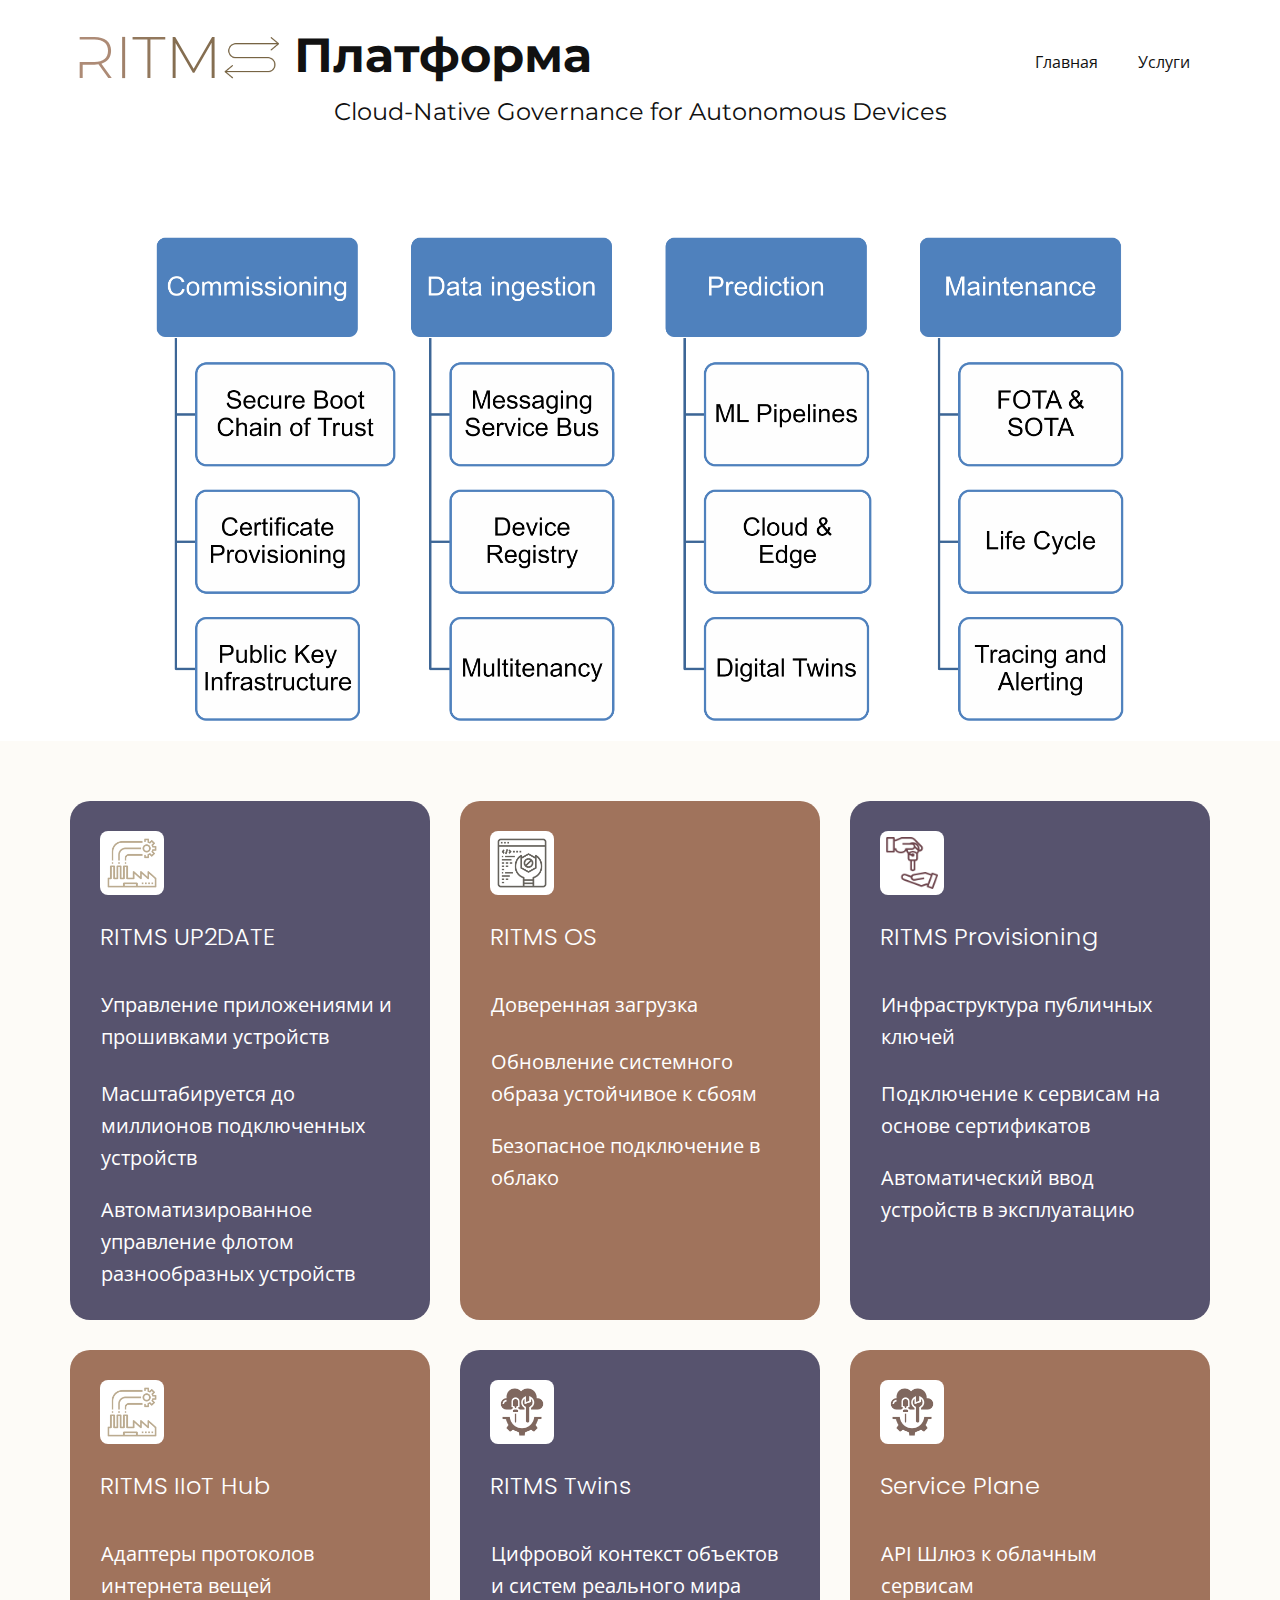
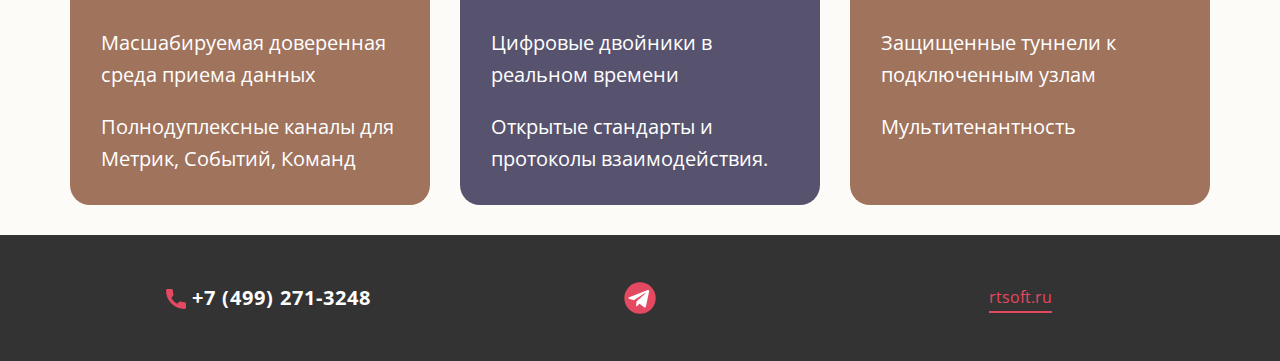
==== index.html @ 73c79a2a "home translated" ====
<!DOCTYPE html>
<html style="font-size: 16px;" lang="ru-RU">
  <head>
    <meta name="viewport" content="width=device-width, initial-scale=1.0">
    <meta charset="utf-8">
    <meta name="keywords" content="​The New ProductDevelopment Process">
    <meta name="description" content="">
    <meta name="page_type" content="np-template-header-footer-from-plugin">
    <title>Home</title>
    <link rel="stylesheet" href="nicepage.css" media="screen">
<link rel="stylesheet" href="Home.css" media="screen">
    <script class="u-script" type="text/javascript" src="jquery.js" defer=""></script>
    <script class="u-script" type="text/javascript" src="nicepage.js" defer=""></script>
    <meta name="generator" content="RTSoft GmbH, https://rtsoft.de">
    <link rel="icon" href="images/favicon.ico">
    <link id="u-theme-google-font" rel="stylesheet" href="https://fonts.googleapis.com/css?family=Roboto:100,100i,300,300i,400,400i,500,500i,700,700i,900,900i|Open+Sans:300,300i,400,400i,500,500i,600,600i,700,700i,800,800i">
    <link id="u-page-google-font" rel="stylesheet" href="https://fonts.googleapis.com/css?family=Montserrat:100,100i,200,200i,300,300i,400,400i,500,500i,600,600i,700,700i,800,800i,900,900i|Poppins:100,100i,200,200i,300,300i,400,400i,500,500i,600,600i,700,700i,800,800i,900,900i">
    
    
    
    <script type="application/ld+json">{
		"@context": "http://schema.org",
		"@type": "Organization",
		"name": "Платформа RITMS ",
		"logo": "/images/logo.svg",
		"sameAs": [
				"https://t.me/ritmsonline"
		]
}</script>
    <meta name="theme-color" content="#e54861">
    <meta property="og:title" content="Home">
    <meta property="og:description" content="">
    <meta property="og:type" content="website">
  <script>
    function gdprConfirmed() {
        return true;
    }
    if (gdprConfirmed()) {
    document.write("\
    \
    <!-- Google Analytics -->\
    <gascript async src=\"https://www.googletagmanager.com/gtag/js?id=G-9ESH33Z3LJ\"></gascript>\
    <gascript>\
        window.dataLayer = window.dataLayer || [];\
        function gtag(){dataLayer.push(arguments);}\
        gtag('js', new Date());\
        gtag('config', 'G-9ESH33Z3LJ');\
    </gascript>\
    <!-- End Google Analytics -->\
    ".replace(/gascript/g, 'script'));
    }
    </script></head>
  <body data-home-page="Home.html" data-home-page-title="Home" class="u-body u-xl-mode"><header class="u-clearfix u-header u-header" id="sec-b508"><div class="u-clearfix u-sheet u-sheet-1">
        <div class="u-container-style u-group u-group-1">
          <div class="u-container-layout">
            <a href="https://ru.ritms.online" class="u-image u-logo u-image-1" data-image-width="1024" data-image-height="768" title="logo">
              <img src="/images/logo.svg" class="u-logo-image u-logo-image-1">
            </a>
            <p class="u-custom-font u-font-montserrat u-text u-text-default u-text-1">Платформа</p>
          </div>
        </div>
        <p class="u-custom-font u-font-montserrat u-large-text u-text u-text-default u-text-variant u-text-2"> Cloud-Native Governance for Autonomous Devices</p>
        <nav class="u-menu u-menu-dropdown u-offcanvas u-menu-1">
          <div class="menu-collapse" style="font-size: 1rem; letter-spacing: 0px;">
            <a class="u-button-style u-custom-left-right-menu-spacing u-custom-padding-bottom u-custom-top-bottom-menu-spacing u-nav-link u-text-active-palette-1-base u-text-hover-palette-2-base" href="#">
              <svg class="u-svg-link" viewBox="0 0 24 24"><use xmlns:xlink="http://www.w3.org/1999/xlink" xlink:href="#menu-hamburger"></use></svg>
              <svg class="u-svg-content" version="1.1" id="menu-hamburger" viewBox="0 0 16 16" x="0px" y="0px" xmlns:xlink="http://www.w3.org/1999/xlink" xmlns="http://www.w3.org/2000/svg"><g><rect y="1" width="16" height="2"></rect><rect y="7" width="16" height="2"></rect><rect y="13" width="16" height="2"></rect>
</g></svg>
            </a>
          </div>
          <div class="u-custom-menu u-nav-container">
            <ul class="u-nav u-unstyled u-nav-1"><li class="u-nav-item"><a class="u-button-style u-nav-link u-text-active-palette-1-base u-text-hover-palette-2-base" href="/Home.html" style="padding: 10px 20px;">Главная</a>
</li><li class="u-nav-item"><a class="u-button-style u-nav-link u-text-active-palette-1-base u-text-hover-palette-2-base" href="/Services.html" style="padding: 10px 20px;">Услуги</a>
</li></ul>
          </div>
          <div class="u-custom-menu u-nav-container-collapse">
            <div class="u-black u-container-style u-inner-container-layout u-opacity u-opacity-95 u-sidenav">
              <div class="u-inner-container-layout u-sidenav-overflow">
                <div class="u-menu-close"></div>
                <ul class="u-align-center u-nav u-popupmenu-items u-unstyled u-nav-2"><li class="u-nav-item"><a class="u-button-style u-nav-link" href="/Home.html">Главная</a>
</li><li class="u-nav-item"><a class="u-button-style u-nav-link" href="/Services.html">Услуги</a>
</li></ul>
              </div>
            </div>
            <div class="u-black u-menu-overlay u-opacity u-opacity-70"></div>
          </div>
        </nav>
      </div></header>
    <section class="u-align-center u-clearfix u-image u-image-contain u-section-1" src="" id="sec-d745" data-image-width="4700" data-image-height="2000">
      <div class="u-clearfix u-sheet u-sheet-1"></div>
    </section>
    <section class="u-align-center u-clearfix u-palette-4-light-3 u-section-2" id="carousel_ea38">
      <div class="u-clearfix u-sheet u-sheet-1">
        <div class="u-expanded-width u-layout-grid u-list u-list-1">
          <div class="u-repeater u-repeater-1">
            <div class="u-align-left u-container-style u-custom-item u-list-item u-palette-2-base u-radius-20 u-repeater-item u-shape-round u-list-item-1" data-href="/up2date.html" data-page-id="262248436">
              <div class="u-container-layout u-similar-container u-valign-top u-container-layout-1"><span class="u-file-icon u-icon u-icon-circle u-radius-8 u-white u-icon-1"><img src="/images/5.png" alt=""></span>
                <h4 class="u-text u-text-default u-text-1">
                  <a class="u-active-none u-border-none u-btn u-button-link u-button-style u-custom-font u-hover-none u-none u-text-body-alt-color u-btn-1" href="/up2date"> RITMS UP2DATE</a>
                </h4>
                <p class="u-custom-font u-text u-text-font u-text-2">Управление приложениями и прошивками устройств<br>
                </p>
                <p class="u-custom-font u-text u-text-font u-text-3">Масштабируется до миллионов подключенных устройств</p>
                <p class="u-custom-font u-text u-text-font u-text-4">Автоматизированное управление флотом разнообразных устройств</p>
              </div>
            </div>
            <div class="u-align-left u-container-style u-list-item u-palette-3-dark-1 u-radius-20 u-repeater-item u-shape-round u-video-cover">
              <div class="u-container-layout u-similar-container u-valign-top u-container-layout-2"><span class="u-file-icon u-icon u-icon-circle u-radius-8 u-text-palette-1-dark-2 u-white u-icon-2"><img src="/images/4.png" alt=""></span>
                <h4 class="u-text u-text-default u-text-5"> RITMS OS</h4>
                <p class="u-custom-font u-text u-text-font u-text-6">Доверенная загрузка</p>
                <p class="u-custom-font u-text u-text-font u-text-7">Обновление системного образа устойчивое к сбоям</p>
                <p class="u-custom-font u-text u-text-font u-text-8">Безопасное подключение в облако</p>
              </div>
            </div>
            <div class="u-align-left u-container-style u-custom-item u-list-item u-palette-2-base u-radius-20 u-repeater-item u-shape-round u-video-cover">
              <div class="u-container-layout u-similar-container u-valign-top u-container-layout-3"><span class="u-file-icon u-icon u-icon-circle u-radius-8 u-text-palette-1-dark-2 u-white u-icon-3"><img src="/images/5-5.png" alt=""></span>
                <h4 class="u-text u-text-default u-text-9">RITMS Provisioning</h4>
                <p class="u-custom-font u-text u-text-font u-text-10">Инфраструктура публичных ключей</p>
                <p class="u-custom-font u-text u-text-font u-text-11">Подключение к сервисам на основе сертификатов</p>
                <p class="u-custom-font u-text u-text-font u-text-12">Автоматический ввод устройств в эксплуатацию</p>
              </div>
            </div>
            <div class="u-align-left u-container-style u-list-item u-palette-3-dark-1 u-radius-20 u-repeater-item u-shape-round u-video-cover">
              <div class="u-container-layout u-similar-container u-valign-top u-container-layout-4"><span class="u-file-icon u-icon u-icon-circle u-radius-8 u-white u-icon-4"><img src="/images/5.png" alt=""></span>
                <h4 class="u-text u-text-default u-text-13">RITMS IIoT Hub</h4>
                <p class="u-custom-font u-text u-text-font u-text-14">Адаптеры протоколов интернета вещей</p>
                <p class="u-custom-font u-text u-text-font u-text-15">Масшабируемая доверенная среда приема данных</p>
                <p class="u-custom-font u-text u-text-font u-text-16">Полнодуплексные каналы для Метрик, Событий, Команд</p>
              </div>
            </div>
            <div class="u-align-left u-container-style u-custom-item u-list-item u-palette-2-base u-radius-20 u-repeater-item u-shape-round u-video-cover">
              <div class="u-container-layout u-similar-container u-valign-top u-container-layout-5"><span class="u-file-icon u-icon u-icon-circle u-radius-8 u-text-palette-1-dark-2 u-white u-icon-5"><img src="/images/6.png" alt=""></span>
                <h4 class="u-text u-text-default u-text-17">RITMS Twins</h4>
                <p class="u-custom-font u-text u-text-font u-text-18">Цифровой контекст объектов и систем реального мира</p>
                <p class="u-custom-font u-text u-text-font u-text-19">Цифровые двойники в реальном времени</p>
                <p class="u-custom-font u-text u-text-font u-text-20">Открытые стандарты и протоколы взаимодействия.</p>
              </div>
            </div>
            <div class="u-align-left u-container-style u-list-item u-palette-3-dark-1 u-radius-20 u-repeater-item u-shape-round u-video-cover">
              <div class="u-container-layout u-similar-container u-valign-top u-container-layout-6"><span class="u-file-icon u-icon u-icon-circle u-radius-8 u-white u-icon-6"><img src="/images/6-7.png" alt=""></span>
                <h4 class="u-text u-text-default u-text-21"> Service Plane</h4>
                <p class="u-custom-font u-text u-text-font u-text-22"> API Шлюз к облачным сервисам</p>
                <p class="u-custom-font u-text u-text-font u-text-23">Защищенные туннели к подключенным узлам</p>
                <p class="u-custom-font u-text u-text-font u-text-24">Мультитенантность</p>
              </div>
            </div>
          </div>
        </div>
      </div>
    </section>
    
    
    <footer class="u-align-center u-clearfix u-footer u-grey-80 u-footer" id="footer"><div class="u-align-left u-clearfix u-sheet u-sheet-1">
        <div class="u-clearfix u-expanded-width u-layout-wrap u-layout-wrap-1">
          <div class="u-layout">
            <div class="u-layout-row">
              <div class="u-container-style u-layout-cell u-size-20 u-layout-cell-1">
                <div class="u-container-layout u-valign-middle u-container-layout-1">
                  <a href="tel:+74992713248" class="u-active-none u-btn u-button-style u-hover-none u-none u-text-hover-palette-1-base u-btn-1"><span class="u-icon u-text-palette-1-base"><svg class="u-svg-content" viewBox="0 0 405.333 405.333" x="0px" y="0px" style="width: 1em; height: 1em;"><path d="M373.333,266.88c-25.003,0-49.493-3.904-72.704-11.563c-11.328-3.904-24.192-0.896-31.637,6.699l-46.016,34.752    c-52.8-28.181-86.592-61.952-114.389-114.368l33.813-44.928c8.512-8.512,11.563-20.971,7.915-32.64    C142.592,81.472,138.667,56.96,138.667,32c0-17.643-14.357-32-32-32H32C14.357,0,0,14.357,0,32    c0,205.845,167.488,373.333,373.333,373.333c17.643,0,32-14.357,32-32V298.88C405.333,281.237,390.976,266.88,373.333,266.88z"></path></svg><img></span>&nbsp;+7 (499) 271-3248
                  </a>
                </div>
              </div>
              <div class="u-container-style u-layout-cell u-size-20 u-layout-cell-2">
                <div class="u-container-layout u-container-layout-2">
                  <div class="u-align-center u-social-icons u-spacing-10 u-social-icons-1">
                    <a class="u-social-url" target="_blank" data-type="Telegram" title="t.me/ritmsonline" href="https://t.me/ritmsonline"><span class="u-icon u-social-icon u-social-telegram u-text-palette-1-base u-icon-2"><svg class="u-svg-link" preserveAspectRatio="xMidYMin slice" viewBox="0 0 112 112" style=""><use xmlns:xlink="http://www.w3.org/1999/xlink" xlink:href="#svg-fab6"></use></svg><svg class="u-svg-content" viewBox="0 0 112 112" x="0" y="0" id="svg-fab6"><circle fill="currentColor" cx="56.1" cy="56.1" r="55"></circle><path fill="#FFFFFF" d="M18.4,53.2l64.7-24.9c3-1.1,5.6,0.7,4.7,5.3l0,0l-11,51.8c-0.8,3.7-3,4.6-6.1,2.8L53.9,75.8l-8.1,7.8
	c-0.9,0.9-1.7,1.6-3.4,1.6l1.2-17l31.1-28c1.4-1.2-0.3-1.9-2.1-0.7L34.2,63.7l-16.6-5.2C14,57.4,14,54.9,18.4,53.2L18.4,53.2z"></path></svg></span>
                    </a>
                  </div>
                </div>
              </div>
              <div class="u-align-left u-container-style u-layout-cell u-size-20 u-layout-cell-3">
                <div class="u-container-layout u-container-layout-3">
                  <a href="https://rtsoft.ru" class="u-active-none u-align-center u-border-2 u-border-palette-1-base u-bottom-left-radius-0 u-bottom-right-radius-0 u-btn u-btn-rectangle u-button-style u-hover-none u-none u-radius-0 u-top-left-radius-0 u-top-right-radius-0 u-btn-2">rtsoft.ru</a>
                </div>
              </div>
            </div>
          </div>
        </div>
      </div></footer>
  </body>
</html>
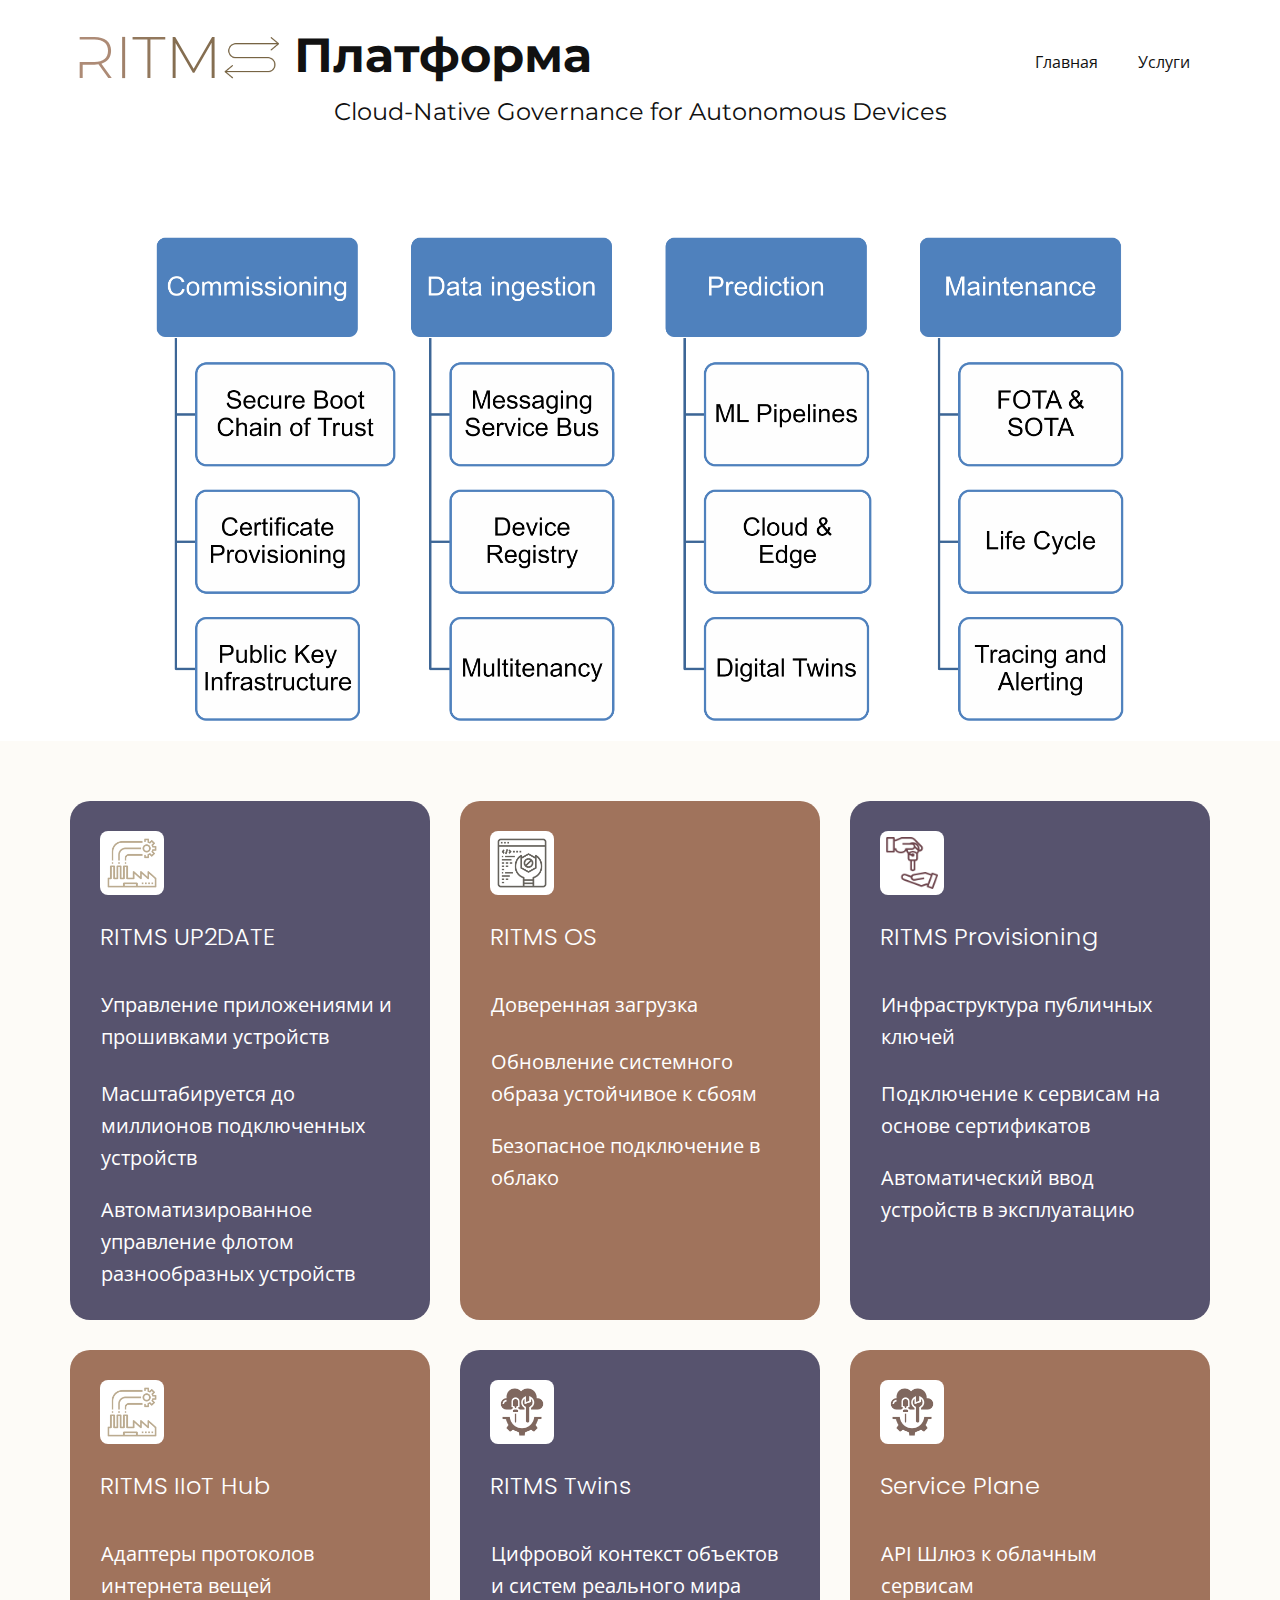
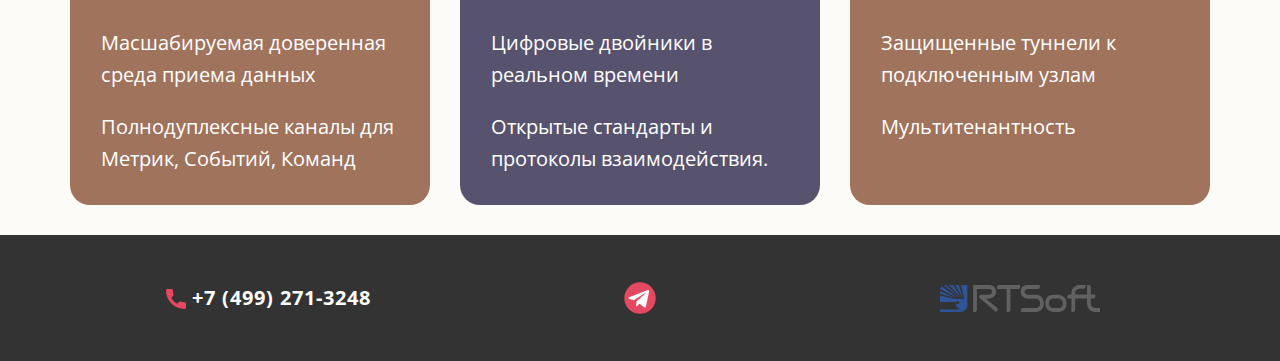
==== commit 651bf678: "add logo in footer" ====
--- a/index.html
+++ b/index.html
@@ -171,7 +171,7 @@
               </div>
               <div class="u-align-left u-container-style u-layout-cell u-size-20 u-layout-cell-3">
                 <div class="u-container-layout u-container-layout-3">
-                  <a href="https://rtsoft.ru" class="u-active-none u-align-center u-border-2 u-border-palette-1-base u-bottom-left-radius-0 u-bottom-right-radius-0 u-btn u-btn-rectangle u-button-style u-hover-none u-none u-radius-0 u-top-left-radius-0 u-top-right-radius-0 u-btn-2">rtsoft.ru</a>
+                  <img class="u-image u-image-default u-preserve-proportions u-image-1" src="/images/logo1.svg" alt="" data-image-width="222" data-image-height="37" data-href="https://rtsoft.ru" data-target="_blank">
                 </div>
               </div>
             </div>
--- a/nicepage.css
+++ b/nicepage.css
@@ -36405,6 +36405,7 @@
 
 .u-header .u-nav-1 {
   font-size: 1rem;
+  letter-spacing: normal;
 }
 
 .u-header .u-nav-2 {
@@ -36413,10 +36414,6 @@
 @media (max-width: 1199px) {
   .u-header .u-text-2 {
     margin-top: -122px;
-  }
-
-  .u-header .u-nav-1 {
-    letter-spacing: normal;
   }
 }
 
@@ -36485,11 +36482,10 @@
   padding: 30px;
 }
 
-.u-footer .u-btn-2 {
-  background-image: none;
-  border-style: none none solid;
+.u-footer .u-image-1 {
+  width: 160px;
+  height: 27px;
   margin: 20px auto 0;
-  padding: 0;
 }
 @media (max-width: 1199px) {
   .u-footer .u-sheet-1 {
@@ -36530,7 +36526,7 @@
   }
 
   .u-footer .u-layout-cell-3 {
-    min-height: 100px;
+    min-height: 80px;
   }
 }
 @media (max-width: 767px) {
@@ -36556,6 +36552,10 @@
     padding-right: 10px;
   }
 
+  .u-footer .u-layout-cell-3 {
+    min-height: 180px;
+  }
+
   .u-footer .u-container-layout-3 {
     padding-left: 10px;
     padding-right: 10px;
@@ -36571,6 +36571,10 @@
   }
 
   .u-footer .u-layout-cell-2 {
+    min-height: 113px;
+  }
+
+  .u-footer .u-layout-cell-3 {
     min-height: 113px;
   }
 }
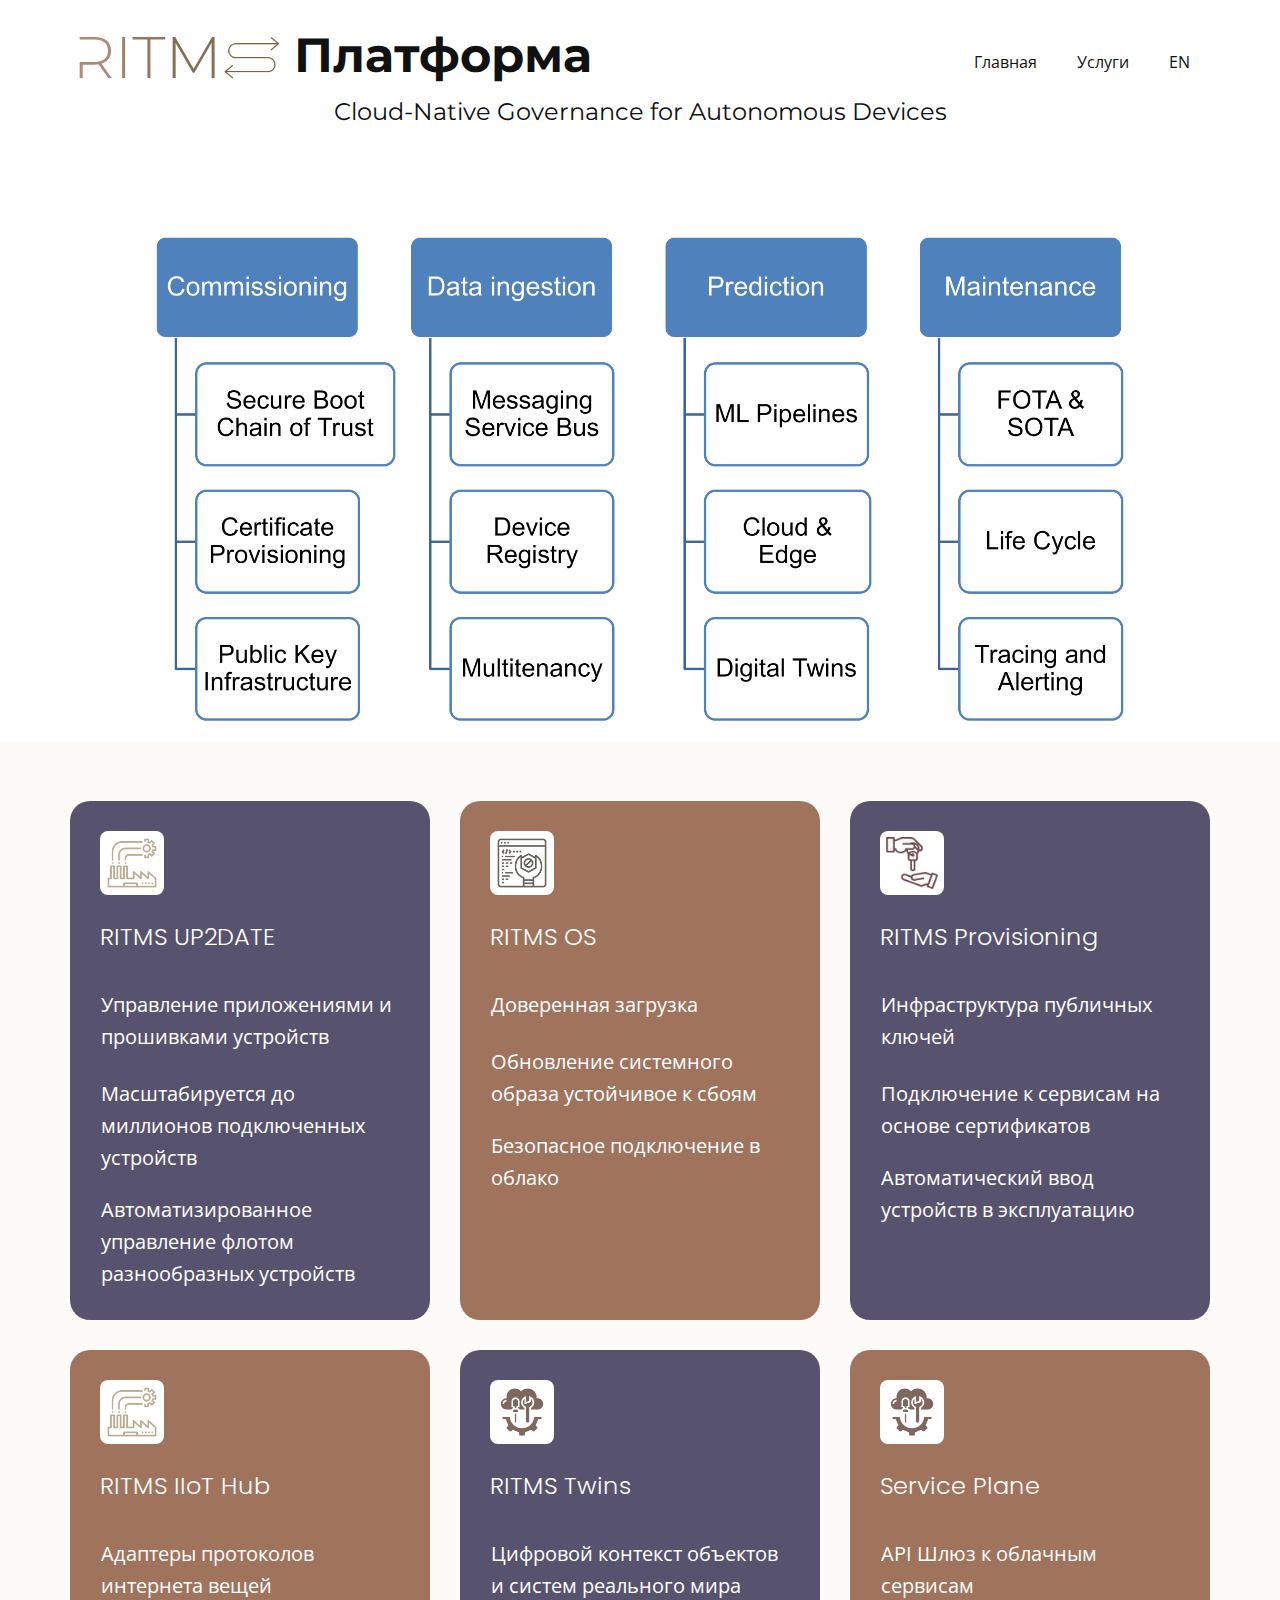
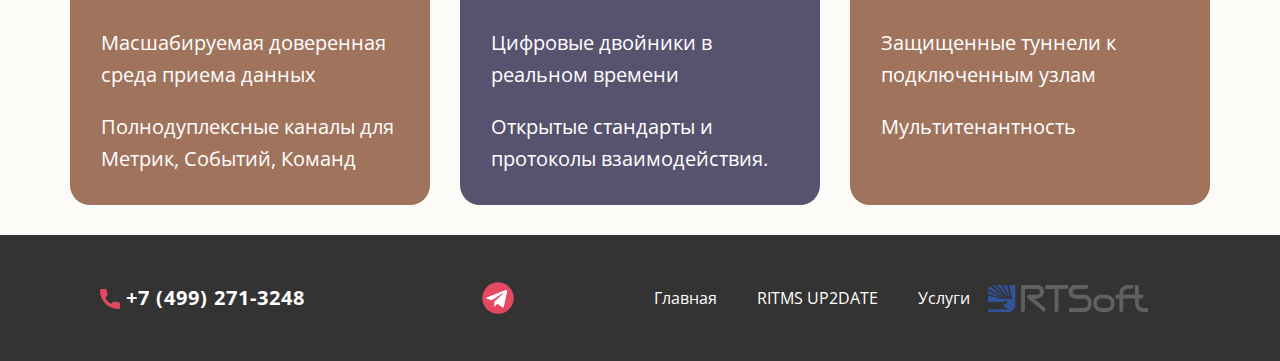
==== commit 707a8e44: "up2date translation, SEO fixes" ====
--- a/index.html
+++ b/index.html
@@ -3,10 +3,10 @@
   <head>
     <meta name="viewport" content="width=device-width, initial-scale=1.0">
     <meta charset="utf-8">
-    <meta name="keywords" content="​The New ProductDevelopment Process">
+    <meta name="keywords" content="ALM, SaaS, FOTA, SOTA, OTA, PKI, device remote management, IoT management">
     <meta name="description" content="">
     <meta name="page_type" content="np-template-header-footer-from-plugin">
-    <title>Home</title>
+    <title>RITMS Платформа</title>
     <link rel="stylesheet" href="nicepage.css" media="screen">
 <link rel="stylesheet" href="Home.css" media="screen">
     <script class="u-script" type="text/javascript" src="jquery.js" defer=""></script>
@@ -28,7 +28,7 @@
 		]
 }</script>
     <meta name="theme-color" content="#e54861">
-    <meta property="og:title" content="Home">
+    <meta property="og:title" content="RITMS Платформа">
     <meta property="og:description" content="">
     <meta property="og:type" content="website">
   <script>
@@ -71,6 +71,7 @@
           <div class="u-custom-menu u-nav-container">
             <ul class="u-nav u-unstyled u-nav-1"><li class="u-nav-item"><a class="u-button-style u-nav-link u-text-active-palette-1-base u-text-hover-palette-2-base" href="/Home.html" style="padding: 10px 20px;">Главная</a>
 </li><li class="u-nav-item"><a class="u-button-style u-nav-link u-text-active-palette-1-base u-text-hover-palette-2-base" href="/Services.html" style="padding: 10px 20px;">Услуги</a>
+</li><li class="u-nav-item"><a class="u-button-style u-nav-link u-text-active-palette-1-base u-text-hover-palette-2-base" href="https://ritms.online" style="padding: 10px 20px;">EN</a>
 </li></ul>
           </div>
           <div class="u-custom-menu u-nav-container-collapse">
@@ -79,6 +80,7 @@
                 <div class="u-menu-close"></div>
                 <ul class="u-align-center u-nav u-popupmenu-items u-unstyled u-nav-2"><li class="u-nav-item"><a class="u-button-style u-nav-link" href="/Home.html">Главная</a>
 </li><li class="u-nav-item"><a class="u-button-style u-nav-link" href="/Services.html">Услуги</a>
+</li><li class="u-nav-item"><a class="u-button-style u-nav-link" href="https://ritms.online">EN</a>
 </li></ul>
               </div>
             </div>
@@ -93,7 +95,7 @@
       <div class="u-clearfix u-sheet u-sheet-1">
         <div class="u-expanded-width u-layout-grid u-list u-list-1">
           <div class="u-repeater u-repeater-1">
-            <div class="u-align-left u-container-style u-custom-item u-list-item u-palette-2-base u-radius-20 u-repeater-item u-shape-round u-list-item-1" data-href="/up2date.html" data-page-id="262248436">
+            <div class="u-align-left u-container-style u-custom-item u-list-item u-palette-2-base u-radius-20 u-repeater-item u-shape-round u-list-item-1" data-href="/RITMS-UP2DATE.html" data-page-id="262248436">
               <div class="u-container-layout u-similar-container u-valign-top u-container-layout-1"><span class="u-file-icon u-icon u-icon-circle u-radius-8 u-white u-icon-1"><img src="/images/5.png" alt=""></span>
                 <h4 class="u-text u-text-default u-text-1">
                   <a class="u-active-none u-border-none u-btn u-button-link u-button-style u-custom-font u-hover-none u-none u-text-body-alt-color u-btn-1" href="/up2date"> RITMS UP2DATE</a>
@@ -154,13 +156,13 @@
         <div class="u-clearfix u-expanded-width u-layout-wrap u-layout-wrap-1">
           <div class="u-layout">
             <div class="u-layout-row">
-              <div class="u-container-style u-layout-cell u-size-20 u-layout-cell-1">
+              <div class="u-container-style u-layout-cell u-size-15 u-layout-cell-1">
                 <div class="u-container-layout u-valign-middle u-container-layout-1">
                   <a href="tel:+74992713248" class="u-active-none u-btn u-button-style u-hover-none u-none u-text-hover-palette-1-base u-btn-1"><span class="u-icon u-text-palette-1-base"><svg class="u-svg-content" viewBox="0 0 405.333 405.333" x="0px" y="0px" style="width: 1em; height: 1em;"><path d="M373.333,266.88c-25.003,0-49.493-3.904-72.704-11.563c-11.328-3.904-24.192-0.896-31.637,6.699l-46.016,34.752    c-52.8-28.181-86.592-61.952-114.389-114.368l33.813-44.928c8.512-8.512,11.563-20.971,7.915-32.64    C142.592,81.472,138.667,56.96,138.667,32c0-17.643-14.357-32-32-32H32C14.357,0,0,14.357,0,32    c0,205.845,167.488,373.333,373.333,373.333c17.643,0,32-14.357,32-32V298.88C405.333,281.237,390.976,266.88,373.333,266.88z"></path></svg><img></span>&nbsp;+7 (499) 271-3248
                   </a>
                 </div>
               </div>
-              <div class="u-container-style u-layout-cell u-size-20 u-layout-cell-2">
+              <div class="u-container-style u-layout-cell u-size-15 u-layout-cell-2">
                 <div class="u-container-layout u-container-layout-2">
                   <div class="u-align-center u-social-icons u-spacing-10 u-social-icons-1">
                     <a class="u-social-url" target="_blank" data-type="Telegram" title="t.me/ritmsonline" href="https://t.me/ritmsonline"><span class="u-icon u-social-icon u-social-telegram u-text-palette-1-base u-icon-2"><svg class="u-svg-link" preserveAspectRatio="xMidYMin slice" viewBox="0 0 112 112" style=""><use xmlns:xlink="http://www.w3.org/1999/xlink" xlink:href="#svg-fab6"></use></svg><svg class="u-svg-content" viewBox="0 0 112 112" x="0" y="0" id="svg-fab6"><circle fill="currentColor" cx="56.1" cy="56.1" r="55"></circle><path fill="#FFFFFF" d="M18.4,53.2l64.7-24.9c3-1.1,5.6,0.7,4.7,5.3l0,0l-11,51.8c-0.8,3.7-3,4.6-6.1,2.8L53.9,75.8l-8.1,7.8
@@ -169,8 +171,39 @@
                   </div>
                 </div>
               </div>
-              <div class="u-align-left u-container-style u-layout-cell u-size-20 u-layout-cell-3">
+              <div class="u-container-style u-layout-cell u-size-15">
                 <div class="u-container-layout u-container-layout-3">
+                  <nav class="u-align-center u-menu u-menu-dropdown u-offcanvas u-menu-1">
+                    <div class="menu-collapse">
+                      <a class="u-button-style u-nav-link" href="#">
+                        <svg class="u-svg-link" viewBox="0 0 24 24"><use xmlns:xlink="http://www.w3.org/1999/xlink" xlink:href="#svg-0587"></use></svg>
+                        <svg class="u-svg-content" version="1.1" id="svg-0587" viewBox="0 0 16 16" x="0px" y="0px" xmlns:xlink="http://www.w3.org/1999/xlink" xmlns="http://www.w3.org/2000/svg"><g><rect y="1" width="16" height="2"></rect><rect y="7" width="16" height="2"></rect><rect y="13" width="16" height="2"></rect>
+</g></svg>
+                      </a>
+                    </div>
+                    <div class="u-custom-menu u-nav-container">
+                      <ul class="u-nav u-unstyled"><li class="u-nav-item"><a class="u-button-style u-nav-link" href="/Home.html">Главная</a>
+</li><li class="u-nav-item"><a class="u-button-style u-nav-link" href="/RITMS-UP2DATE.html">RITMS UP2DATE</a>
+</li><li class="u-nav-item"><a class="u-button-style u-nav-link" href="/Services.html">Услуги</a>
+</li></ul>
+                    </div>
+                    <div class="u-custom-menu u-nav-container-collapse">
+                      <div class="u-black u-container-style u-inner-container-layout u-opacity u-opacity-95 u-sidenav">
+                        <div class="u-inner-container-layout u-sidenav-overflow">
+                          <div class="u-menu-close"></div>
+                          <ul class="u-align-center u-nav u-popupmenu-items u-unstyled u-nav-2"><li class="u-nav-item"><a class="u-button-style u-nav-link" href="/Home.html">Главная</a>
+</li><li class="u-nav-item"><a class="u-button-style u-nav-link" href="/RITMS-UP2DATE.html">RITMS UP2DATE</a>
+</li><li class="u-nav-item"><a class="u-button-style u-nav-link" href="/Services.html">Услуги</a>
+</li></ul>
+                        </div>
+                      </div>
+                      <div class="u-black u-menu-overlay u-opacity u-opacity-70"></div>
+                    </div>
+                  </nav>
+                </div>
+              </div>
+              <div class="u-align-left u-container-style u-layout-cell u-size-15 u-layout-cell-4">
+                <div class="u-container-layout u-container-layout-4">
                   <img class="u-image u-image-default u-preserve-proportions u-image-1" src="/images/logo1.svg" alt="" data-image-width="222" data-image-height="37" data-href="https://rtsoft.ru" data-target="_blank">
                 </div>
               </div>
--- a/nicepage.css
+++ b/nicepage.css
@@ -36474,11 +36474,23 @@
   height: 100%;
 }
 
-.u-footer .u-layout-cell-3 {
+.u-footer .u-container-layout-3 {
+  padding: 30px;
+}
+
+.u-footer .u-menu-1 {
+  margin: 15px -36px 0;
+}
+
+.u-footer .u-nav-2 {
+  font-size: 1.25rem;
+}
+
+.u-footer .u-layout-cell-4 {
   min-height: 126px;
 }
 
-.u-footer .u-container-layout-3 {
+.u-footer .u-container-layout-4 {
   padding: 30px;
 }
 
@@ -36508,7 +36520,7 @@
     min-height: 104px;
   }
 
-  .u-footer .u-layout-cell-3 {
+  .u-footer .u-layout-cell-4 {
     min-height: 104px;
   }
 }
@@ -36525,7 +36537,7 @@
     min-height: 80px;
   }
 
-  .u-footer .u-layout-cell-3 {
+  .u-footer .u-layout-cell-4 {
     min-height: 80px;
   }
 }
@@ -36535,7 +36547,7 @@
   }
 
   .u-footer .u-layout-cell-1 {
-    min-height: 569px;
+    min-height: 100px;
   }
 
   .u-footer .u-container-layout-1 {
@@ -36544,7 +36556,7 @@
   }
 
   .u-footer .u-layout-cell-2 {
-    min-height: 180px;
+    min-height: 240px;
   }
 
   .u-footer .u-container-layout-2 {
@@ -36552,14 +36564,19 @@
     padding-right: 10px;
   }
 
-  .u-footer .u-layout-cell-3 {
-    min-height: 180px;
-  }
-
   .u-footer .u-container-layout-3 {
     padding-left: 10px;
     padding-right: 10px;
   }
+
+  .u-footer .u-layout-cell-4 {
+    min-height: 240px;
+  }
+
+  .u-footer .u-container-layout-4 {
+    padding-left: 10px;
+    padding-right: 10px;
+  }
 }
 @media (max-width: 575px) {
   .u-footer .u-sheet-1 {
@@ -36574,7 +36591,7 @@
     min-height: 113px;
   }
 
-  .u-footer .u-layout-cell-3 {
+  .u-footer .u-layout-cell-4 {
     min-height: 113px;
   }
 }
--- a/Home.css
+++ b/Home.css
@@ -82,6 +82,7 @@
 
 .u-section-2 .u-text-3 {
   font-size: 1.25rem;
+  font-weight: normal;
   margin: 25px 1px 0;
 }
 
@@ -121,6 +122,7 @@
 
 .u-section-2 .u-text-7 {
   font-size: 1.25rem;
+  font-weight: normal;
   margin: 25px 1px 0;
 }
 
@@ -160,6 +162,7 @@
 
 .u-section-2 .u-text-11 {
   font-size: 1.25rem;
+  font-weight: normal;
   margin: 25px 1px 0;
 }
 
@@ -199,6 +202,7 @@
 
 .u-section-2 .u-text-15 {
   font-size: 1.25rem;
+  font-weight: normal;
   margin: 25px 1px 0;
 }
 
@@ -238,6 +242,7 @@
 
 .u-section-2 .u-text-19 {
   font-size: 1.25rem;
+  font-weight: normal;
   margin: 25px 1px 0;
 }
 
@@ -277,6 +282,7 @@
 
 .u-section-2 .u-text-23 {
   font-size: 1.25rem;
+  font-weight: normal;
   margin: 25px 1px 0;
 }
 
@@ -308,7 +314,6 @@
   }
 
   .u-section-2 .u-text-3 {
-    font-weight: normal;
     margin-left: 0;
     margin-right: 0;
   }
@@ -328,7 +333,6 @@
   }
 
   .u-section-2 .u-text-7 {
-    font-weight: normal;
     margin-left: 0;
     margin-right: 0;
   }
@@ -344,7 +348,6 @@
   }
 
   .u-section-2 .u-text-11 {
-    font-weight: normal;
     margin-left: 0;
     margin-right: 0;
   }
@@ -364,7 +367,6 @@
   }
 
   .u-section-2 .u-text-15 {
-    font-weight: normal;
     margin-left: 0;
     margin-right: 0;
   }
@@ -384,7 +386,6 @@
   }
 
   .u-section-2 .u-text-19 {
-    font-weight: normal;
     margin-left: 0;
     margin-right: 0;
   }
@@ -404,7 +405,6 @@
   }
 
   .u-section-2 .u-text-23 {
-    font-weight: normal;
     margin-left: 0;
     margin-right: 0;
   }
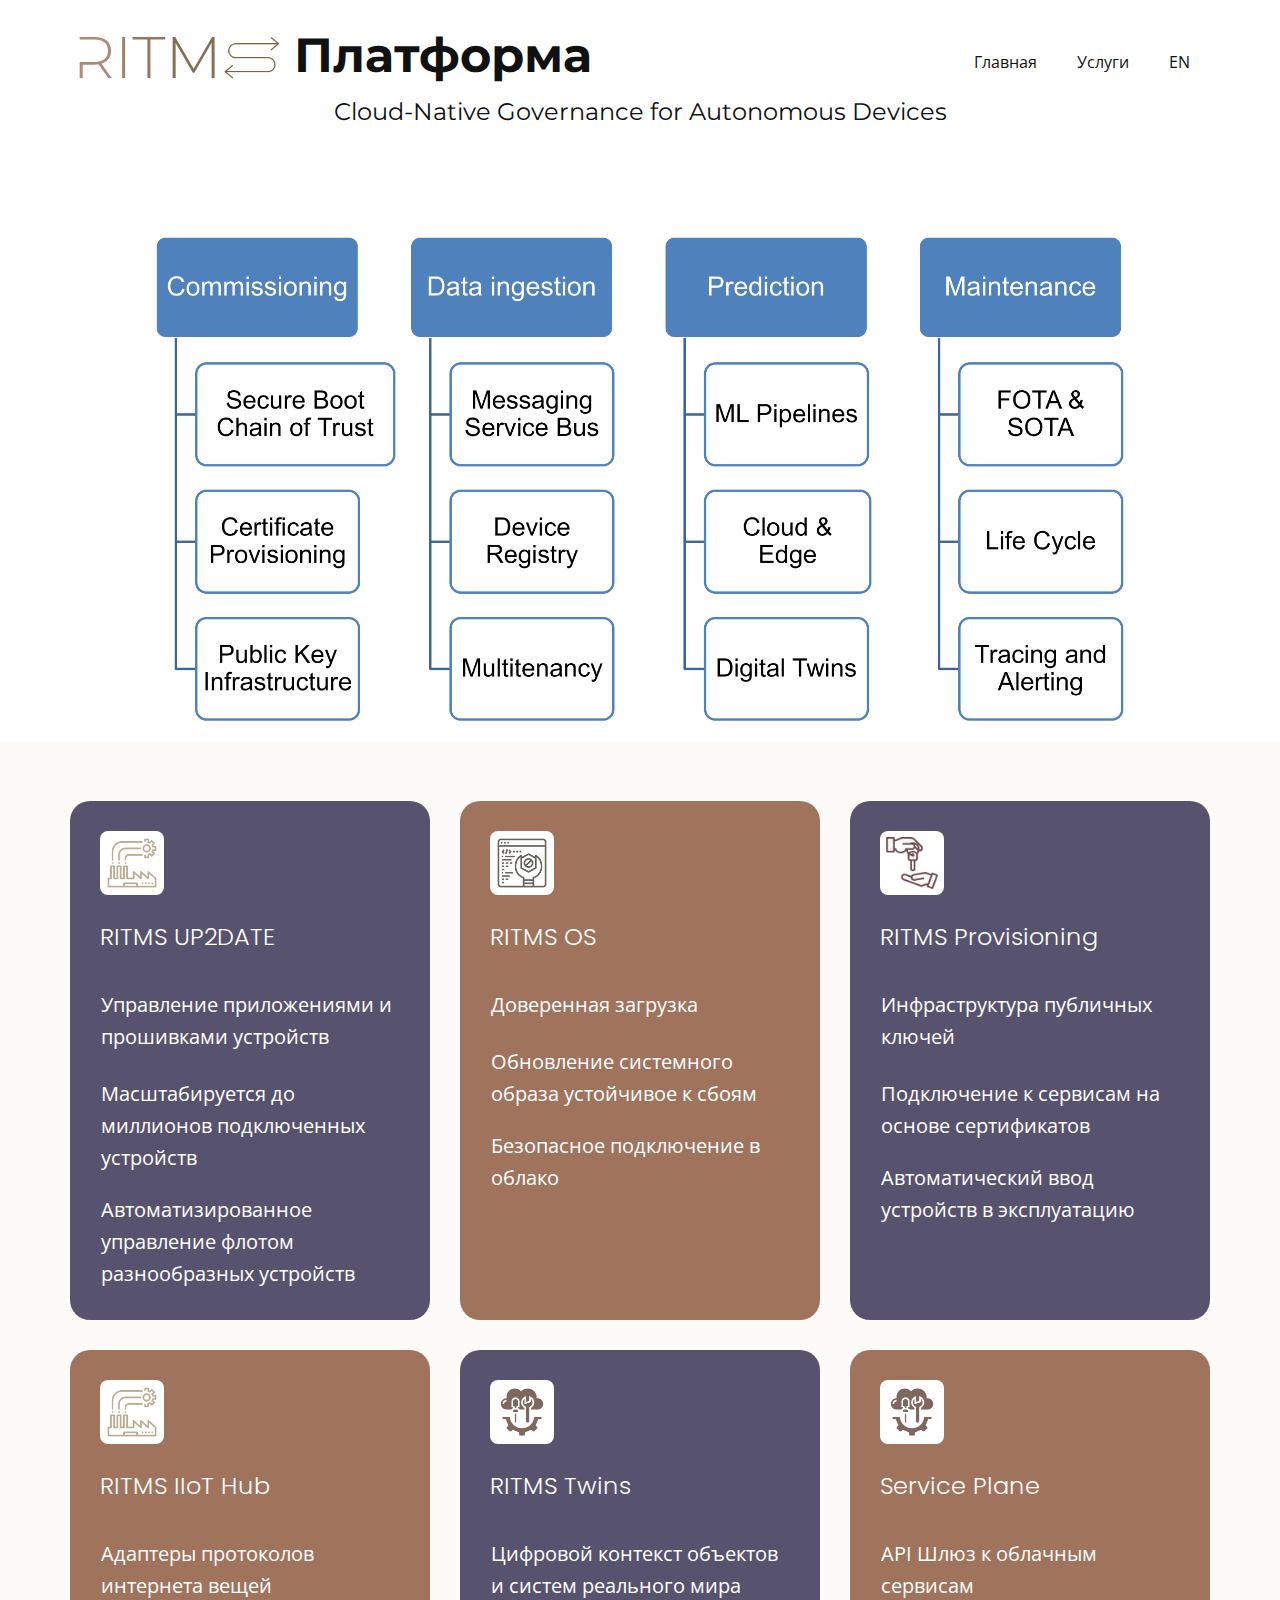
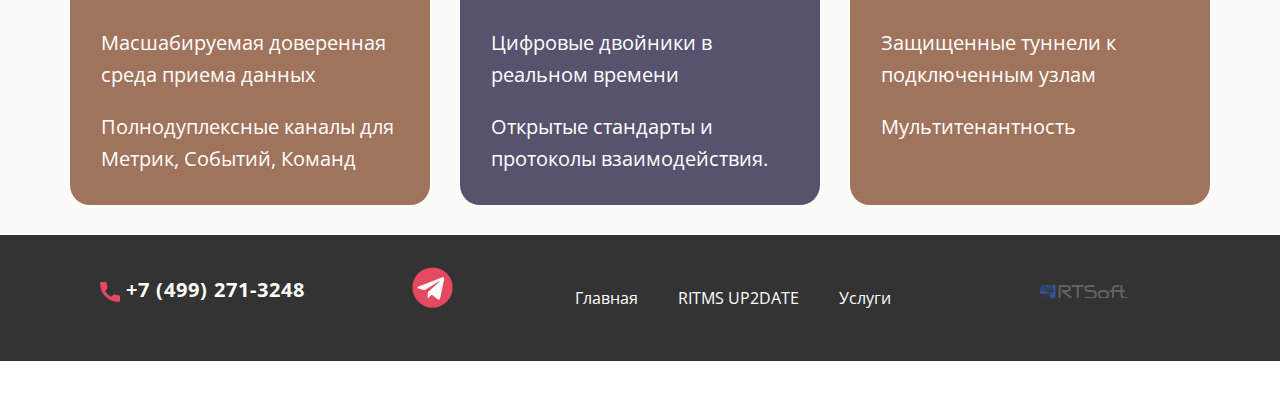
==== commit ae498c52: "fix footer" ====
--- a/index.html
+++ b/index.html
@@ -153,16 +153,16 @@
     
     
     <footer class="u-align-center u-clearfix u-footer u-grey-80 u-footer" id="footer"><div class="u-align-left u-clearfix u-sheet u-sheet-1">
-        <div class="u-clearfix u-expanded-width u-layout-wrap u-layout-wrap-1">
+        <div class="u-clearfix u-expanded-width u-gutter-100 u-layout-wrap u-layout-wrap-1">
           <div class="u-layout">
             <div class="u-layout-row">
-              <div class="u-container-style u-layout-cell u-size-15 u-layout-cell-1">
+              <div class="u-container-style u-layout-cell u-size-16 u-layout-cell-1">
                 <div class="u-container-layout u-valign-middle u-container-layout-1">
                   <a href="tel:+74992713248" class="u-active-none u-btn u-button-style u-hover-none u-none u-text-hover-palette-1-base u-btn-1"><span class="u-icon u-text-palette-1-base"><svg class="u-svg-content" viewBox="0 0 405.333 405.333" x="0px" y="0px" style="width: 1em; height: 1em;"><path d="M373.333,266.88c-25.003,0-49.493-3.904-72.704-11.563c-11.328-3.904-24.192-0.896-31.637,6.699l-46.016,34.752    c-52.8-28.181-86.592-61.952-114.389-114.368l33.813-44.928c8.512-8.512,11.563-20.971,7.915-32.64    C142.592,81.472,138.667,56.96,138.667,32c0-17.643-14.357-32-32-32H32C14.357,0,0,14.357,0,32    c0,205.845,167.488,373.333,373.333,373.333c17.643,0,32-14.357,32-32V298.88C405.333,281.237,390.976,266.88,373.333,266.88z"></path></svg><img></span>&nbsp;+7 (499) 271-3248
                   </a>
                 </div>
               </div>
-              <div class="u-container-style u-layout-cell u-size-15 u-layout-cell-2">
+              <div class="u-container-style u-layout-cell u-size-6 u-layout-cell-2">
                 <div class="u-container-layout u-container-layout-2">
                   <div class="u-align-center u-social-icons u-spacing-10 u-social-icons-1">
                     <a class="u-social-url" target="_blank" data-type="Telegram" title="t.me/ritmsonline" href="https://t.me/ritmsonline"><span class="u-icon u-social-icon u-social-telegram u-text-palette-1-base u-icon-2"><svg class="u-svg-link" preserveAspectRatio="xMidYMin slice" viewBox="0 0 112 112" style=""><use xmlns:xlink="http://www.w3.org/1999/xlink" xlink:href="#svg-fab6"></use></svg><svg class="u-svg-content" viewBox="0 0 112 112" x="0" y="0" id="svg-fab6"><circle fill="currentColor" cx="56.1" cy="56.1" r="55"></circle><path fill="#FFFFFF" d="M18.4,53.2l64.7-24.9c3-1.1,5.6,0.7,4.7,5.3l0,0l-11,51.8c-0.8,3.7-3,4.6-6.1,2.8L53.9,75.8l-8.1,7.8
@@ -171,7 +171,7 @@
                   </div>
                 </div>
               </div>
-              <div class="u-container-style u-layout-cell u-size-15">
+              <div class="u-container-style u-layout-cell u-size-21">
                 <div class="u-container-layout u-container-layout-3">
                   <nav class="u-align-center u-menu u-menu-dropdown u-offcanvas u-menu-1">
                     <div class="menu-collapse">
@@ -202,7 +202,7 @@
                   </nav>
                 </div>
               </div>
-              <div class="u-align-left u-container-style u-layout-cell u-size-15 u-layout-cell-4">
+              <div class="u-align-left u-container-style u-layout-cell u-size-17 u-layout-cell-4">
                 <div class="u-container-layout u-container-layout-4">
                   <img class="u-image u-image-default u-preserve-proportions u-image-1" src="/images/logo1.svg" alt="" data-image-width="222" data-image-height="37" data-href="https://rtsoft.ru" data-target="_blank">
                 </div>
--- a/nicepage.css
+++ b/nicepage.css
@@ -36455,19 +36455,19 @@
 }
 
 .u-footer .u-layout-cell-2 {
-  min-height: 126px;
+  min-height: 211px;
 }
 
 .u-footer .u-container-layout-2 {
-  padding: 30px;
+  padding: 30px 11px;
 }
 
 .u-footer .u-social-icons-1 {
-  height: 32px;
+  height: 41px;
   min-height: 16px;
-  width: 32px;
+  width: 41px;
   min-width: 16px;
-  margin: 17px auto 0;
+  margin: 2px 9px 0 auto;
 }
 
 .u-footer .u-icon-2 {
@@ -36479,7 +36479,7 @@
 }
 
 .u-footer .u-menu-1 {
-  margin: 15px -36px 0;
+  margin: 15px auto 0;
 }
 
 .u-footer .u-nav-2 {
@@ -36495,8 +36495,8 @@
 }
 
 .u-footer .u-image-1 {
-  width: 160px;
-  height: 27px;
+  width: 88px;
+  height: 13px;
   margin: 20px auto 0;
 }
 @media (max-width: 1199px) {
@@ -36517,12 +36517,22 @@
   }
 
   .u-footer .u-layout-cell-2 {
-    min-height: 104px;
+    min-height: 174px;
+  }
+
+  .u-footer .u-social-icons-1 {
+    height: 41px;
+    width: 41px;
   }
 
   .u-footer .u-layout-cell-4 {
     min-height: 104px;
   }
+
+  .u-footer .u-image-1 {
+    width: 160px;
+    height: 27px;
+  }
 }
 @media (max-width: 991px) {
   .u-footer .u-sheet-1 {
@@ -36534,7 +36544,7 @@
   }
 
   .u-footer .u-layout-cell-2 {
-    min-height: 80px;
+    min-height: 133px;
   }
 
   .u-footer .u-layout-cell-4 {
@@ -36556,7 +36566,7 @@
   }
 
   .u-footer .u-layout-cell-2 {
-    min-height: 240px;
+    min-height: 399px;
   }
 
   .u-footer .u-container-layout-2 {
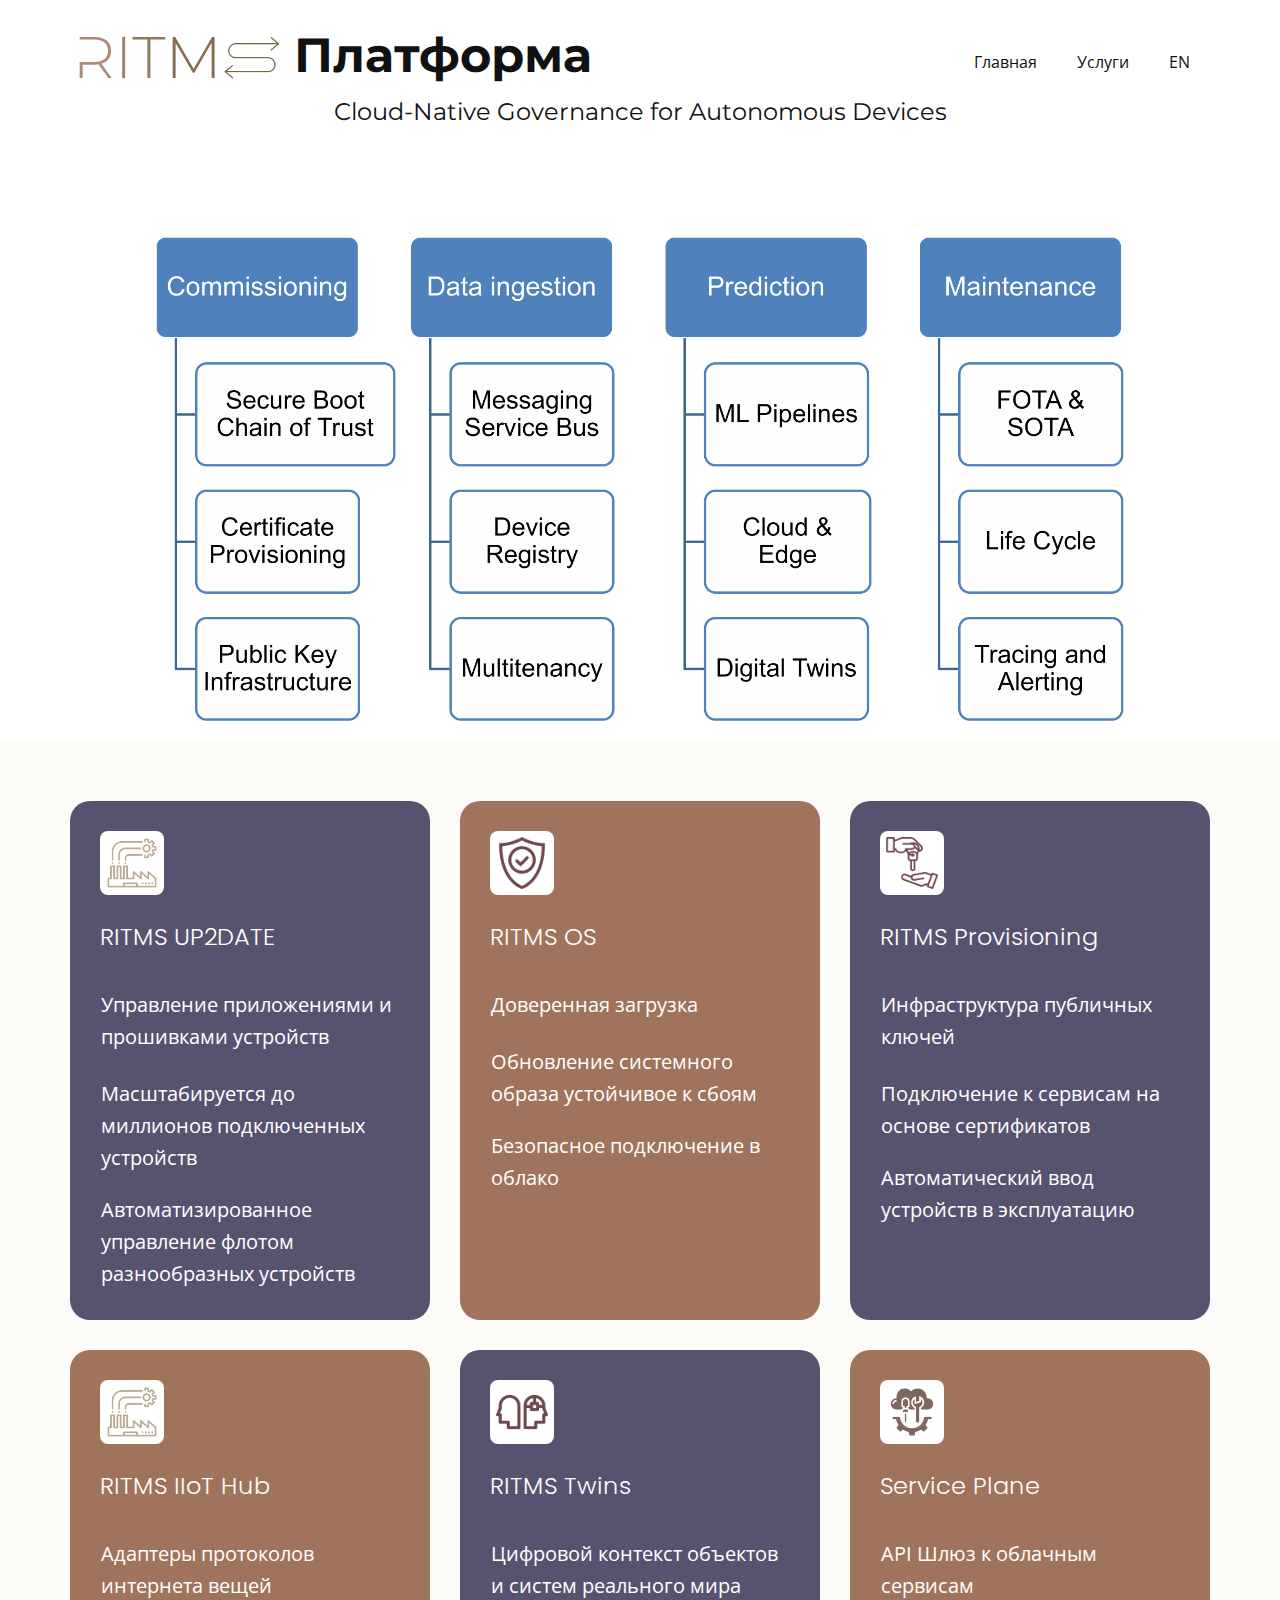
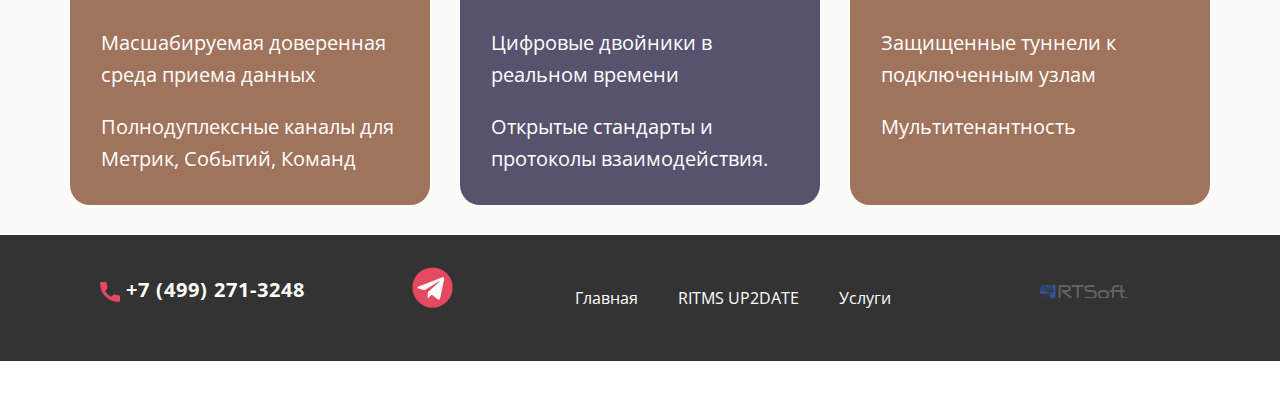
==== commit fcd7f019: "new favicon" ====
--- a/index.html
+++ b/index.html
@@ -12,7 +12,8 @@
     <script class="u-script" type="text/javascript" src="jquery.js" defer=""></script>
     <script class="u-script" type="text/javascript" src="nicepage.js" defer=""></script>
     <meta name="generator" content="RTSoft GmbH, https://rtsoft.de">
-    <link rel="icon" href="images/favicon.ico">
+    <meta property="og:url" content="https://ru.ritms.online/Home.html">
+    <link rel="icon" href="images/favicon1.ico">
     <link id="u-theme-google-font" rel="stylesheet" href="https://fonts.googleapis.com/css?family=Roboto:100,100i,300,300i,400,400i,500,500i,700,700i,900,900i|Open+Sans:300,300i,400,400i,500,500i,600,600i,700,700i,800,800i">
     <link id="u-page-google-font" rel="stylesheet" href="https://fonts.googleapis.com/css?family=Montserrat:100,100i,200,200i,300,300i,400,400i,500,500i,600,600i,700,700i,800,800i,900,900i|Poppins:100,100i,200,200i,300,300i,400,400i,500,500i,600,600i,700,700i,800,800i,900,900i">
     
@@ -39,12 +40,12 @@
     document.write("\
     \
     <!-- Google Analytics -->\
-    <gascript async src=\"https://www.googletagmanager.com/gtag/js?id=G-9ESH33Z3LJ\"></gascript>\
+    <gascript async src=\"https://www.googletagmanager.com/gtag/js?id=G-8W0ME8DTBY\"></gascript>\
     <gascript>\
         window.dataLayer = window.dataLayer || [];\
         function gtag(){dataLayer.push(arguments);}\
         gtag('js', new Date());\
-        gtag('config', 'G-9ESH33Z3LJ');\
+        gtag('config', 'G-8W0ME8DTBY');\
     </gascript>\
     <!-- End Google Analytics -->\
     ".replace(/gascript/g, 'script'));
@@ -107,7 +108,7 @@
               </div>
             </div>
             <div class="u-align-left u-container-style u-list-item u-palette-3-dark-1 u-radius-20 u-repeater-item u-shape-round u-video-cover">
-              <div class="u-container-layout u-similar-container u-valign-top u-container-layout-2"><span class="u-file-icon u-icon u-icon-circle u-radius-8 u-text-palette-1-dark-2 u-white u-icon-2"><img src="/images/4.png" alt=""></span>
+              <div class="u-container-layout u-similar-container u-valign-top u-container-layout-2"><span class="u-file-icon u-icon u-icon-circle u-radius-8 u-text-palette-1-dark-2 u-white u-icon-2"><img src="/images/1.png" alt=""></span>
                 <h4 class="u-text u-text-default u-text-5"> RITMS OS</h4>
                 <p class="u-custom-font u-text u-text-font u-text-6">Доверенная загрузка</p>
                 <p class="u-custom-font u-text u-text-font u-text-7">Обновление системного образа устойчивое к сбоям</p>
@@ -115,7 +116,7 @@
               </div>
             </div>
             <div class="u-align-left u-container-style u-custom-item u-list-item u-palette-2-base u-radius-20 u-repeater-item u-shape-round u-video-cover">
-              <div class="u-container-layout u-similar-container u-valign-top u-container-layout-3"><span class="u-file-icon u-icon u-icon-circle u-radius-8 u-text-palette-1-dark-2 u-white u-icon-3"><img src="/images/5-5.png" alt=""></span>
+              <div class="u-container-layout u-similar-container u-valign-top u-container-layout-3"><span class="u-file-icon u-icon u-icon-circle u-radius-8 u-text-palette-1-dark-2 u-white u-icon-3"><img src="/images/2.png" alt=""></span>
                 <h4 class="u-text u-text-default u-text-9">RITMS Provisioning</h4>
                 <p class="u-custom-font u-text u-text-font u-text-10">Инфраструктура публичных ключей</p>
                 <p class="u-custom-font u-text u-text-font u-text-11">Подключение к сервисам на основе сертификатов</p>
@@ -131,7 +132,7 @@
               </div>
             </div>
             <div class="u-align-left u-container-style u-custom-item u-list-item u-palette-2-base u-radius-20 u-repeater-item u-shape-round u-video-cover">
-              <div class="u-container-layout u-similar-container u-valign-top u-container-layout-5"><span class="u-file-icon u-icon u-icon-circle u-radius-8 u-text-palette-1-dark-2 u-white u-icon-5"><img src="/images/6.png" alt=""></span>
+              <div class="u-container-layout u-similar-container u-valign-top u-container-layout-5"><span class="u-file-icon u-icon u-icon-circle u-radius-8 u-text-palette-1-dark-2 u-white u-icon-5"><img src="/images/3.png" alt=""></span>
                 <h4 class="u-text u-text-default u-text-17">RITMS Twins</h4>
                 <p class="u-custom-font u-text u-text-font u-text-18">Цифровой контекст объектов и систем реального мира</p>
                 <p class="u-custom-font u-text u-text-font u-text-19">Цифровые двойники в реальном времени</p>
@@ -139,7 +140,7 @@
               </div>
             </div>
             <div class="u-align-left u-container-style u-list-item u-palette-3-dark-1 u-radius-20 u-repeater-item u-shape-round u-video-cover">
-              <div class="u-container-layout u-similar-container u-valign-top u-container-layout-6"><span class="u-file-icon u-icon u-icon-circle u-radius-8 u-white u-icon-6"><img src="/images/6-7.png" alt=""></span>
+              <div class="u-container-layout u-similar-container u-valign-top u-container-layout-6"><span class="u-file-icon u-icon u-icon-circle u-radius-8 u-white u-icon-6"><img src="/images/6.png" alt=""></span>
                 <h4 class="u-text u-text-default u-text-21"> Service Plane</h4>
                 <p class="u-custom-font u-text u-text-font u-text-22"> API Шлюз к облачным сервисам</p>
                 <p class="u-custom-font u-text u-text-font u-text-23">Защищенные туннели к подключенным узлам</p>
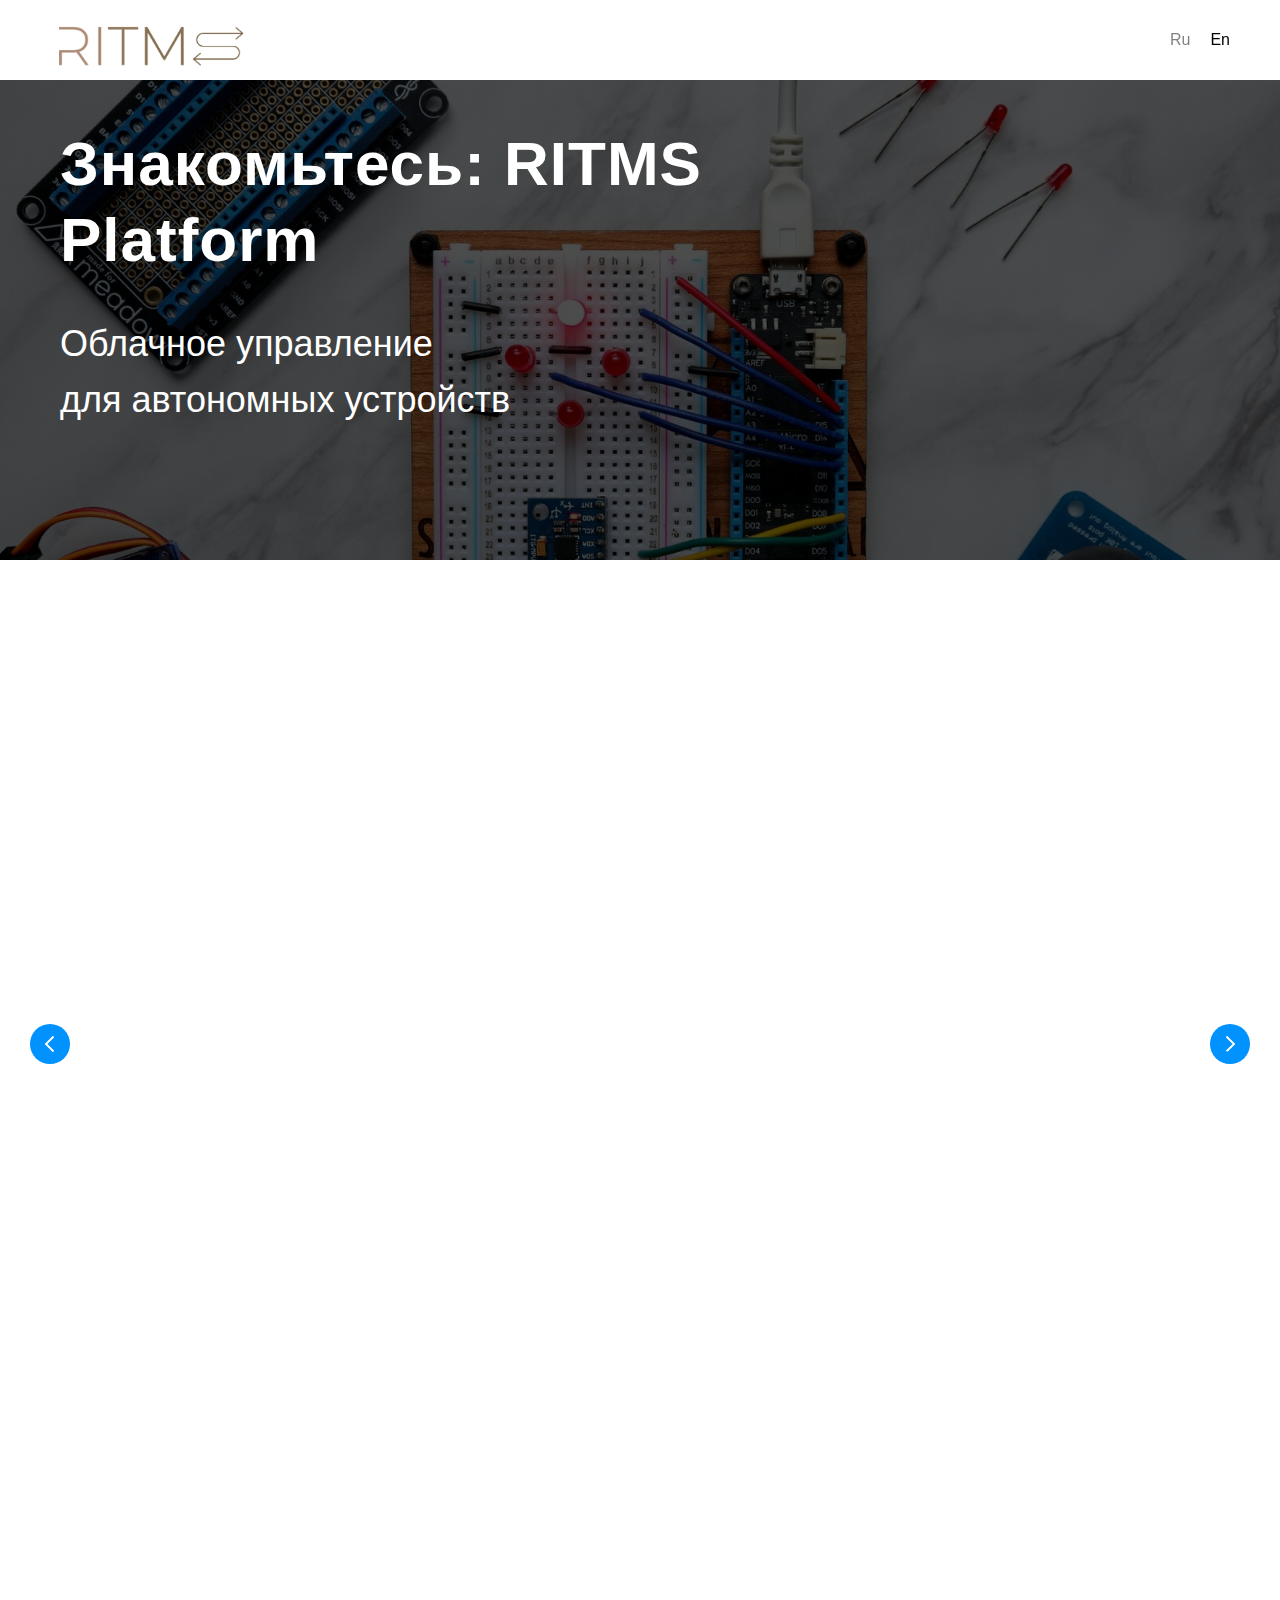
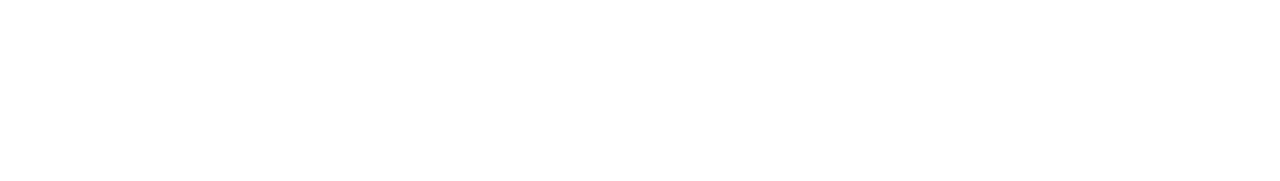
==== commit f89e06f7: "ya metrika" ====
--- a/index.html
+++ b/index.html
@@ -1,37 +1,26 @@
-<!DOCTYPE html>
-<html style="font-size: 16px;" lang="ru-RU">
-  <head>
-    <meta name="viewport" content="width=device-width, initial-scale=1.0">
-    <meta charset="utf-8">
-    <meta name="keywords" content="ALM, SaaS, FOTA, SOTA, OTA, PKI, device remote management, IoT management">
-    <meta name="description" content="">
-    <meta name="page_type" content="np-template-header-footer-from-plugin">
-    <title>RITMS Платформа</title>
-    <link rel="stylesheet" href="nicepage.css" media="screen">
-<link rel="stylesheet" href="Home.css" media="screen">
-    <script class="u-script" type="text/javascript" src="jquery.js" defer=""></script>
-    <script class="u-script" type="text/javascript" src="nicepage.js" defer=""></script>
-    <meta name="generator" content="RTSoft GmbH, https://rtsoft.de">
-    <meta property="og:url" content="https://ru.ritms.online/Home.html">
-    <link rel="icon" href="images/favicon1.ico">
-    <link id="u-theme-google-font" rel="stylesheet" href="https://fonts.googleapis.com/css?family=Roboto:100,100i,300,300i,400,400i,500,500i,700,700i,900,900i|Open+Sans:300,300i,400,400i,500,500i,600,600i,700,700i,800,800i">
-    <link id="u-page-google-font" rel="stylesheet" href="https://fonts.googleapis.com/css?family=Montserrat:100,100i,200,200i,300,300i,400,400i,500,500i,600,600i,700,700i,800,800i,900,900i|Poppins:100,100i,200,200i,300,300i,400,400i,500,500i,600,600i,700,700i,800,800i,900,900i">
-    
-    
-    
-    <script type="application/ld+json">{
-		"@context": "http://schema.org",
-		"@type": "Organization",
-		"name": "Платформа RITMS ",
-		"logo": "/images/logo.svg",
-		"sameAs": [
-				"https://t.me/ritmsonline"
-		]
-}</script>
-    <meta name="theme-color" content="#e54861">
-    <meta property="og:title" content="RITMS Платформа">
-    <meta property="og:description" content="">
-    <meta property="og:type" content="website">
+<!DOCTYPE html><html><head><meta charset="utf-8" /><meta http-equiv="Content-Type" content="text/html; charset=utf-8" /><meta name="viewport" content="width=device-width, initial-scale=1.0" /> <!--metatextblock--><title>Главная</title><meta property="og:url" content="http://ritmsonlineen.tilda.ws/ru" /><meta property="og:title" content="Главная" /><meta property="og:description" content="" /><meta property="og:type" content="website" /><meta property="og:image" content="images/tild6535-3831-4831-b836-366366646334__-__resize__504x__image_1.png" /><link rel="canonical" href="http://ritmsonlineen.tilda.ws/ru"><!--/metatextblock--><meta name="format-detection" content="telephone=no" /><meta http-equiv="x-dns-prefetch-control" content="on"><link rel="dns-prefetch" href="https://ws.tildacdn.com"><link rel="shortcut icon" href="images/tild3230-3864-4536-b437-343334363436__image_1.ico" type="image/x-icon" /><!-- Assets --><script src="https://neo.tildacdn.com/js/tilda-fallback-1.0.min.js" async charset="utf-8"></script><link rel="stylesheet" href="css/tilda-grid-3.0.min.css" type="text/css" media="all" onerror="this.loaderr='y';"/><link rel="stylesheet" href="css/tilda-blocks-page38630618.min.css?t=1691166194" type="text/css" media="all" onerror="this.loaderr='y';" /><link rel="stylesheet" href="css/tilda-animation-2.0.min.css" type="text/css" media="all" onerror="this.loaderr='y';" /><link rel="stylesheet" href="css/tilda-cover-1.0.min.css" type="text/css" media="all" onerror="this.loaderr='y';" /><link rel="stylesheet" href="css/tilda-slds-1.4.min.css" type="text/css" media="print" onload="this.media='all';" onerror="this.loaderr='y';" /><noscript><link rel="stylesheet" href="css/tilda-slds-1.4.min.css" type="text/css" media="all" /></noscript><link rel="stylesheet" href="css/tilda-cards-1.0.min.css" type="text/css" media="all" onerror="this.loaderr='y';" /><link rel="stylesheet" href="css/fonts-tildasans.css" type="text/css" media="all" onerror="this.loaderr='y';" /><script type="text/javascript">(function (d) {
+if (!d.visibilityState) {
+var s = d.createElement('script');
+s.src = 'js/tilda-polyfill-1.0.min.js';
+d.getElementsByTagName('head')[0].appendChild(s);
+}
+})(document);
+function t_onReady(func) {
+if (document.readyState != 'loading') {
+func();
+} else {
+document.addEventListener('DOMContentLoaded', func);
+}
+}
+function t_onFuncLoad(funcName, okFunc, time) {
+if (typeof window[funcName] === 'function') {
+okFunc();
+} else {
+setTimeout(function() {
+t_onFuncLoad(funcName, okFunc, time);
+},(time || 100));
+}
+}function t_throttle(fn, threshhold, scope) {return function () {fn.apply(scope || this, arguments);};}</script><script src="js/jquery-1.10.2.min.js" charset="utf-8" onerror="this.loaderr='y';"></script> <script src="js/tilda-scripts-3.0.min.js" charset="utf-8" defer onerror="this.loaderr='y';"></script><script src="js/tilda-blocks-page38630618.min.js?t=1691166194" charset="utf-8" async onerror="this.loaderr='y';"></script><script src="js/lazyload-1.3.min.js" charset="utf-8" async onerror="this.loaderr='y';"></script><script src="js/tilda-animation-2.0.min.js" charset="utf-8" async onerror="this.loaderr='y';"></script><script src="js/tilda-menu-1.0.min.js" charset="utf-8" async onerror="this.loaderr='y';"></script><script src="js/tilda-cover-1.0.min.js" charset="utf-8" async onerror="this.loaderr='y';"></script><script src="js/hammer.min.js" charset="utf-8" async onerror="this.loaderr='y';"></script><script src="js/tilda-slds-1.4.min.js" charset="utf-8" async onerror="this.loaderr='y';"></script><script src="js/tilda-cards-1.0.min.js" charset="utf-8" async onerror="this.loaderr='y';"></script><script src="js/tilda-skiplink-1.0.min.js" charset="utf-8" async onerror="this.loaderr='y';"></script><script src="js/tilda-events-1.0.min.js" charset="utf-8" async onerror="this.loaderr='y';"></script>
   <script>
     function gdprConfirmed() {
         return true;
@@ -40,177 +29,567 @@
     document.write("\
     \
     <!-- Google Analytics -->\
-    <gascript async src=\"https://www.googletagmanager.com/gtag/js?id=G-8W0ME8DTBY\"></gascript>\
+    <gascript async src=\"https://www.googletagmanager.com/gtag/js?id=G-9ESH33Z3LJ\"></gascript>\
     <gascript>\
         window.dataLayer = window.dataLayer || [];\
         function gtag(){dataLayer.push(arguments);}\
         gtag('js', new Date());\
-        gtag('config', 'G-8W0ME8DTBY');\
+        gtag('config', 'G-9ESH33Z3LJ');\
     </gascript>\
     <!-- End Google Analytics -->\
     ".replace(/gascript/g, 'script'));
     }
-    </script></head>
-  <body data-home-page="Home.html" data-home-page-title="Home" class="u-body u-xl-mode"><header class="u-clearfix u-header u-header" id="sec-b508"><div class="u-clearfix u-sheet u-sheet-1">
-        <div class="u-container-style u-group u-group-1">
-          <div class="u-container-layout">
-            <a href="https://ru.ritms.online" class="u-image u-logo u-image-1" data-image-width="1024" data-image-height="768" title="logo">
-              <img src="/images/logo.svg" class="u-logo-image u-logo-image-1">
-            </a>
-            <p class="u-custom-font u-font-montserrat u-text u-text-default u-text-1">Платформа</p>
-          </div>
-        </div>
-        <p class="u-custom-font u-font-montserrat u-large-text u-text u-text-default u-text-variant u-text-2"> Cloud-Native Governance for Autonomous Devices</p>
-        <nav class="u-menu u-menu-dropdown u-offcanvas u-menu-1">
-          <div class="menu-collapse" style="font-size: 1rem; letter-spacing: 0px;">
-            <a class="u-button-style u-custom-left-right-menu-spacing u-custom-padding-bottom u-custom-top-bottom-menu-spacing u-nav-link u-text-active-palette-1-base u-text-hover-palette-2-base" href="#">
-              <svg class="u-svg-link" viewBox="0 0 24 24"><use xmlns:xlink="http://www.w3.org/1999/xlink" xlink:href="#menu-hamburger"></use></svg>
-              <svg class="u-svg-content" version="1.1" id="menu-hamburger" viewBox="0 0 16 16" x="0px" y="0px" xmlns:xlink="http://www.w3.org/1999/xlink" xmlns="http://www.w3.org/2000/svg"><g><rect y="1" width="16" height="2"></rect><rect y="7" width="16" height="2"></rect><rect y="13" width="16" height="2"></rect>
-</g></svg>
-            </a>
-          </div>
-          <div class="u-custom-menu u-nav-container">
-            <ul class="u-nav u-unstyled u-nav-1"><li class="u-nav-item"><a class="u-button-style u-nav-link u-text-active-palette-1-base u-text-hover-palette-2-base" href="/Home.html" style="padding: 10px 20px;">Главная</a>
-</li><li class="u-nav-item"><a class="u-button-style u-nav-link u-text-active-palette-1-base u-text-hover-palette-2-base" href="/Services.html" style="padding: 10px 20px;">Услуги</a>
-</li><li class="u-nav-item"><a class="u-button-style u-nav-link u-text-active-palette-1-base u-text-hover-palette-2-base" href="https://ritms.online" style="padding: 10px 20px;">EN</a>
-</li></ul>
-          </div>
-          <div class="u-custom-menu u-nav-container-collapse">
-            <div class="u-black u-container-style u-inner-container-layout u-opacity u-opacity-95 u-sidenav">
-              <div class="u-inner-container-layout u-sidenav-overflow">
-                <div class="u-menu-close"></div>
-                <ul class="u-align-center u-nav u-popupmenu-items u-unstyled u-nav-2"><li class="u-nav-item"><a class="u-button-style u-nav-link" href="/Home.html">Главная</a>
-</li><li class="u-nav-item"><a class="u-button-style u-nav-link" href="/Services.html">Услуги</a>
-</li><li class="u-nav-item"><a class="u-button-style u-nav-link" href="https://ritms.online">EN</a>
-</li></ul>
-              </div>
-            </div>
-            <div class="u-black u-menu-overlay u-opacity u-opacity-70"></div>
-          </div>
-        </nav>
-      </div></header>
-    <section class="u-align-center u-clearfix u-image u-image-contain u-section-1" src="" id="sec-d745" data-image-width="4700" data-image-height="2000">
-      <div class="u-clearfix u-sheet u-sheet-1"></div>
-    </section>
-    <section class="u-align-center u-clearfix u-palette-4-light-3 u-section-2" id="carousel_ea38">
-      <div class="u-clearfix u-sheet u-sheet-1">
-        <div class="u-expanded-width u-layout-grid u-list u-list-1">
-          <div class="u-repeater u-repeater-1">
-            <div class="u-align-left u-container-style u-custom-item u-list-item u-palette-2-base u-radius-20 u-repeater-item u-shape-round u-list-item-1" data-href="/RITMS-UP2DATE.html" data-page-id="262248436">
-              <div class="u-container-layout u-similar-container u-valign-top u-container-layout-1"><span class="u-file-icon u-icon u-icon-circle u-radius-8 u-white u-icon-1"><img src="/images/5.png" alt=""></span>
-                <h4 class="u-text u-text-default u-text-1">
-                  <a class="u-active-none u-border-none u-btn u-button-link u-button-style u-custom-font u-hover-none u-none u-text-body-alt-color u-btn-1" href="/up2date"> RITMS UP2DATE</a>
-                </h4>
-                <p class="u-custom-font u-text u-text-font u-text-2">Управление приложениями и прошивками устройств<br>
-                </p>
-                <p class="u-custom-font u-text u-text-font u-text-3">Масштабируется до миллионов подключенных устройств</p>
-                <p class="u-custom-font u-text u-text-font u-text-4">Автоматизированное управление флотом разнообразных устройств</p>
-              </div>
-            </div>
-            <div class="u-align-left u-container-style u-list-item u-palette-3-dark-1 u-radius-20 u-repeater-item u-shape-round u-video-cover">
-              <div class="u-container-layout u-similar-container u-valign-top u-container-layout-2"><span class="u-file-icon u-icon u-icon-circle u-radius-8 u-text-palette-1-dark-2 u-white u-icon-2"><img src="/images/1.png" alt=""></span>
-                <h4 class="u-text u-text-default u-text-5"> RITMS OS</h4>
-                <p class="u-custom-font u-text u-text-font u-text-6">Доверенная загрузка</p>
-                <p class="u-custom-font u-text u-text-font u-text-7">Обновление системного образа устойчивое к сбоям</p>
-                <p class="u-custom-font u-text u-text-font u-text-8">Безопасное подключение в облако</p>
-              </div>
-            </div>
-            <div class="u-align-left u-container-style u-custom-item u-list-item u-palette-2-base u-radius-20 u-repeater-item u-shape-round u-video-cover">
-              <div class="u-container-layout u-similar-container u-valign-top u-container-layout-3"><span class="u-file-icon u-icon u-icon-circle u-radius-8 u-text-palette-1-dark-2 u-white u-icon-3"><img src="/images/2.png" alt=""></span>
-                <h4 class="u-text u-text-default u-text-9">RITMS Provisioning</h4>
-                <p class="u-custom-font u-text u-text-font u-text-10">Инфраструктура публичных ключей</p>
-                <p class="u-custom-font u-text u-text-font u-text-11">Подключение к сервисам на основе сертификатов</p>
-                <p class="u-custom-font u-text u-text-font u-text-12">Автоматический ввод устройств в эксплуатацию</p>
-              </div>
-            </div>
-            <div class="u-align-left u-container-style u-list-item u-palette-3-dark-1 u-radius-20 u-repeater-item u-shape-round u-video-cover">
-              <div class="u-container-layout u-similar-container u-valign-top u-container-layout-4"><span class="u-file-icon u-icon u-icon-circle u-radius-8 u-white u-icon-4"><img src="/images/5.png" alt=""></span>
-                <h4 class="u-text u-text-default u-text-13">RITMS IIoT Hub</h4>
-                <p class="u-custom-font u-text u-text-font u-text-14">Адаптеры протоколов интернета вещей</p>
-                <p class="u-custom-font u-text u-text-font u-text-15">Масшабируемая доверенная среда приема данных</p>
-                <p class="u-custom-font u-text u-text-font u-text-16">Полнодуплексные каналы для Метрик, Событий, Команд</p>
-              </div>
-            </div>
-            <div class="u-align-left u-container-style u-custom-item u-list-item u-palette-2-base u-radius-20 u-repeater-item u-shape-round u-video-cover">
-              <div class="u-container-layout u-similar-container u-valign-top u-container-layout-5"><span class="u-file-icon u-icon u-icon-circle u-radius-8 u-text-palette-1-dark-2 u-white u-icon-5"><img src="/images/3.png" alt=""></span>
-                <h4 class="u-text u-text-default u-text-17">RITMS Twins</h4>
-                <p class="u-custom-font u-text u-text-font u-text-18">Цифровой контекст объектов и систем реального мира</p>
-                <p class="u-custom-font u-text u-text-font u-text-19">Цифровые двойники в реальном времени</p>
-                <p class="u-custom-font u-text u-text-font u-text-20">Открытые стандарты и протоколы взаимодействия.</p>
-              </div>
-            </div>
-            <div class="u-align-left u-container-style u-list-item u-palette-3-dark-1 u-radius-20 u-repeater-item u-shape-round u-video-cover">
-              <div class="u-container-layout u-similar-container u-valign-top u-container-layout-6"><span class="u-file-icon u-icon u-icon-circle u-radius-8 u-white u-icon-6"><img src="/images/6.png" alt=""></span>
-                <h4 class="u-text u-text-default u-text-21"> Service Plane</h4>
-                <p class="u-custom-font u-text u-text-font u-text-22"> API Шлюз к облачным сервисам</p>
-                <p class="u-custom-font u-text u-text-font u-text-23">Защищенные туннели к подключенным узлам</p>
-                <p class="u-custom-font u-text u-text-font u-text-24">Мультитенантность</p>
-              </div>
-            </div>
-          </div>
-        </div>
-      </div>
-    </section>
-    
-    
-    <footer class="u-align-center u-clearfix u-footer u-grey-80 u-footer" id="footer"><div class="u-align-left u-clearfix u-sheet u-sheet-1">
-        <div class="u-clearfix u-expanded-width u-gutter-100 u-layout-wrap u-layout-wrap-1">
-          <div class="u-layout">
-            <div class="u-layout-row">
-              <div class="u-container-style u-layout-cell u-size-16 u-layout-cell-1">
-                <div class="u-container-layout u-valign-middle u-container-layout-1">
-                  <a href="tel:+74992713248" class="u-active-none u-btn u-button-style u-hover-none u-none u-text-hover-palette-1-base u-btn-1"><span class="u-icon u-text-palette-1-base"><svg class="u-svg-content" viewBox="0 0 405.333 405.333" x="0px" y="0px" style="width: 1em; height: 1em;"><path d="M373.333,266.88c-25.003,0-49.493-3.904-72.704-11.563c-11.328-3.904-24.192-0.896-31.637,6.699l-46.016,34.752    c-52.8-28.181-86.592-61.952-114.389-114.368l33.813-44.928c8.512-8.512,11.563-20.971,7.915-32.64    C142.592,81.472,138.667,56.96,138.667,32c0-17.643-14.357-32-32-32H32C14.357,0,0,14.357,0,32    c0,205.845,167.488,373.333,373.333,373.333c17.643,0,32-14.357,32-32V298.88C405.333,281.237,390.976,266.88,373.333,266.88z"></path></svg><img></span>&nbsp;+7 (499) 271-3248
-                  </a>
-                </div>
-              </div>
-              <div class="u-container-style u-layout-cell u-size-6 u-layout-cell-2">
-                <div class="u-container-layout u-container-layout-2">
-                  <div class="u-align-center u-social-icons u-spacing-10 u-social-icons-1">
-                    <a class="u-social-url" target="_blank" data-type="Telegram" title="t.me/ritmsonline" href="https://t.me/ritmsonline"><span class="u-icon u-social-icon u-social-telegram u-text-palette-1-base u-icon-2"><svg class="u-svg-link" preserveAspectRatio="xMidYMin slice" viewBox="0 0 112 112" style=""><use xmlns:xlink="http://www.w3.org/1999/xlink" xlink:href="#svg-fab6"></use></svg><svg class="u-svg-content" viewBox="0 0 112 112" x="0" y="0" id="svg-fab6"><circle fill="currentColor" cx="56.1" cy="56.1" r="55"></circle><path fill="#FFFFFF" d="M18.4,53.2l64.7-24.9c3-1.1,5.6,0.7,4.7,5.3l0,0l-11,51.8c-0.8,3.7-3,4.6-6.1,2.8L53.9,75.8l-8.1,7.8
-	c-0.9,0.9-1.7,1.6-3.4,1.6l1.2-17l31.1-28c1.4-1.2-0.3-1.9-2.1-0.7L34.2,63.7l-16.6-5.2C14,57.4,14,54.9,18.4,53.2L18.4,53.2z"></path></svg></span>
-                    </a>
-                  </div>
-                </div>
-              </div>
-              <div class="u-container-style u-layout-cell u-size-21">
-                <div class="u-container-layout u-container-layout-3">
-                  <nav class="u-align-center u-menu u-menu-dropdown u-offcanvas u-menu-1">
-                    <div class="menu-collapse">
-                      <a class="u-button-style u-nav-link" href="#">
-                        <svg class="u-svg-link" viewBox="0 0 24 24"><use xmlns:xlink="http://www.w3.org/1999/xlink" xlink:href="#svg-0587"></use></svg>
-                        <svg class="u-svg-content" version="1.1" id="svg-0587" viewBox="0 0 16 16" x="0px" y="0px" xmlns:xlink="http://www.w3.org/1999/xlink" xmlns="http://www.w3.org/2000/svg"><g><rect y="1" width="16" height="2"></rect><rect y="7" width="16" height="2"></rect><rect y="13" width="16" height="2"></rect>
-</g></svg>
-                      </a>
-                    </div>
-                    <div class="u-custom-menu u-nav-container">
-                      <ul class="u-nav u-unstyled"><li class="u-nav-item"><a class="u-button-style u-nav-link" href="/Home.html">Главная</a>
-</li><li class="u-nav-item"><a class="u-button-style u-nav-link" href="/RITMS-UP2DATE.html">RITMS UP2DATE</a>
-</li><li class="u-nav-item"><a class="u-button-style u-nav-link" href="/Services.html">Услуги</a>
-</li></ul>
-                    </div>
-                    <div class="u-custom-menu u-nav-container-collapse">
-                      <div class="u-black u-container-style u-inner-container-layout u-opacity u-opacity-95 u-sidenav">
-                        <div class="u-inner-container-layout u-sidenav-overflow">
-                          <div class="u-menu-close"></div>
-                          <ul class="u-align-center u-nav u-popupmenu-items u-unstyled u-nav-2"><li class="u-nav-item"><a class="u-button-style u-nav-link" href="/Home.html">Главная</a>
-</li><li class="u-nav-item"><a class="u-button-style u-nav-link" href="/RITMS-UP2DATE.html">RITMS UP2DATE</a>
-</li><li class="u-nav-item"><a class="u-button-style u-nav-link" href="/Services.html">Услуги</a>
-</li></ul>
-                        </div>
-                      </div>
-                      <div class="u-black u-menu-overlay u-opacity u-opacity-70"></div>
-                    </div>
-                  </nav>
-                </div>
-              </div>
-              <div class="u-align-left u-container-style u-layout-cell u-size-17 u-layout-cell-4">
-                <div class="u-container-layout u-container-layout-4">
-                  <img class="u-image u-image-default u-preserve-proportions u-image-1" src="/images/logo1.svg" alt="" data-image-width="222" data-image-height="37" data-href="https://rtsoft.ru" data-target="_blank">
-                </div>
-              </div>
-            </div>
-          </div>
-        </div>
-      </div></footer>
-  </body>
-</html>+    </script>
+<script type="text/javascript">window.dataLayer = window.dataLayer || [];</script><script type="text/javascript">(function () {
+if((/bot|google|yandex|baidu|bing|msn|duckduckbot|teoma|slurp|crawler|spider|robot|crawling|facebook/i.test(navigator.userAgent))===false && typeof(sessionStorage)!='undefined' && sessionStorage.getItem('visited')!=='y' && document.visibilityState){
+var style=document.createElement('style');
+style.type='text/css';
+style.innerHTML='@media screen and (min-width: 980px) {.t-records {opacity: 0;}.t-records_animated {-webkit-transition: opacity ease-in-out .2s;-moz-transition: opacity ease-in-out .2s;-o-transition: opacity ease-in-out .2s;transition: opacity ease-in-out .2s;}.t-records.t-records_visible {opacity: 1;}}';
+document.getElementsByTagName('head')[0].appendChild(style);
+function t_setvisRecs(){
+var alr=document.querySelectorAll('.t-records');
+Array.prototype.forEach.call(alr, function(el) {
+el.classList.add("t-records_animated");
+});
+setTimeout(function () {
+Array.prototype.forEach.call(alr, function(el) {
+el.classList.add("t-records_visible");
+});
+sessionStorage.setItem("visited", "y");
+}, 400);
+} 
+document.addEventListener('DOMContentLoaded', t_setvisRecs);
+}
+})();</script>
+<!-- Yandex.Metrika counter -->
+<script type="text/javascript" >
+    (function(m,e,t,r,i,k,a){m[i]=m[i]||function(){(m[i].a=m[i].a||[]).push(arguments)};
+    m[i].l=1*new Date();
+    for (var j = 0; j < document.scripts.length; j++) {if (document.scripts[j].src === r) { return; }}
+    k=e.createElement(t),a=e.getElementsByTagName(t)[0],k.async=1,k.src=r,a.parentNode.insertBefore(k,a)})
+    (window, document, "script", "https://mc.yandex.ru/metrika/tag.js", "ym");
+ 
+    ym(94582884, "init", {
+         clickmap:true,
+         trackLinks:true,
+         accurateTrackBounce:true,
+         webvisor:true
+    });
+ </script>
+ <noscript><div><img src="https://mc.yandex.ru/watch/94582884" style="position:absolute; left:-9999px;" alt="" /></div></noscript>
+ <!-- /Yandex.Metrika counter -->
+</head><body class="t-body" style="margin:0;"><!--allrecords--><div id="allrecords" data-tilda-export="yes" class="t-records" data-hook="blocks-collection-content-node" data-tilda-project-id="7657869" data-tilda-page-id="38630618" data-tilda-page-alias="ru" data-tilda-formskey="eed1e48a2c98e5f3a4cbca3b37657869" data-tilda-cookie="no" data-tilda-lazy="yes" data-tilda-project-headcode="yes"><div id="rec624431242" class="r t-rec" style=" " data-animationappear="off" data-record-type="257" ><!-- T228 --><div id="nav624431242marker"></div><div class="tmenu-mobile" ><div class="tmenu-mobile__container"><div class="tmenu-mobile__burgerlogo"><a href="https://up2date.ritms.online" style="color:#ffffff;"><img src="images/tild6535-3831-4831-b836-366366646334__image_1.png" class="tmenu-mobile__imglogo" imgfield="img" style="min-width:150px;" alt="RITMS UP2DATE"></a></div><button type="button" 
+class="t-menuburger t-menuburger_first " 
+aria-label="Навигационное меню" 
+aria-expanded="false"><span style="background-color:#0e74c0;"></span><span style="background-color:#0e74c0;"></span><span style="background-color:#0e74c0;"></span><span style="background-color:#0e74c0;"></span></button><script>function t_menuburger_init(recid) {
+var rec = document.querySelector('#rec' + recid);
+if (!rec) return;
+var burger = rec.querySelector('.t-menuburger');
+if (!burger) return;
+var isSecondStyle = burger.classList.contains('t-menuburger_second');
+if (isSecondStyle && !window.isMobile && !('ontouchend' in document)) {
+burger.addEventListener('mouseenter', function() {
+if (burger.classList.contains('t-menuburger-opened')) return;
+burger.classList.remove('t-menuburger-unhovered');
+burger.classList.add('t-menuburger-hovered');
+});
+burger.addEventListener('mouseleave', function() {
+if (burger.classList.contains('t-menuburger-opened')) return;
+burger.classList.remove('t-menuburger-hovered');
+burger.classList.add('t-menuburger-unhovered');
+setTimeout(function() {
+burger.classList.remove('t-menuburger-unhovered');
+}, 300);
+});
+}
+burger.addEventListener('click', function() {
+if (!burger.closest('.tmenu-mobile') &&
+!burger.closest('.t450__burger_container') &&
+!burger.closest('.t466__container') &&
+!burger.closest('.t204__burger') &&
+!burger.closest('.t199__js__menu-toggler')) {
+burger.classList.toggle('t-menuburger-opened');
+burger.classList.remove('t-menuburger-unhovered');
+}
+});
+var menu = rec.querySelector('[data-menu="yes"]');
+if (!menu) return;
+var menuLinks = menu.querySelectorAll('.t-menu__link-item');
+var submenuClassList = ['t978__menu-link_hook', 't978__tm-link', 't966__tm-link', 't794__tm-link', 't-menusub__target-link'];
+Array.prototype.forEach.call(menuLinks, function (link) {
+link.addEventListener('click', function () {
+var isSubmenuHook = submenuClassList.some(function (submenuClass) {
+return link.classList.contains(submenuClass);
+});
+if (isSubmenuHook) return;
+burger.classList.remove('t-menuburger-opened');
+});
+});
+menu.addEventListener('clickedAnchorInTooltipMenu', function () {
+burger.classList.remove('t-menuburger-opened');
+});
+}
+t_onReady(function() {
+t_onFuncLoad('t_menuburger_init', function(){t_menuburger_init('624431242');});
+});</script><style>.t-menuburger {
+position: relative;
+flex-shrink: 0;
+width: 28px;
+height: 20px;
+padding: 0;
+border: none;
+background-color: transparent;
+outline: none;
+-webkit-transform: rotate(0deg);
+transform: rotate(0deg);
+transition: transform .5s ease-in-out;
+cursor: pointer;
+z-index: 999;
+}
+/*---menu burger lines---*/
+.t-menuburger span {
+display: block;
+position: absolute;
+width: 100%;
+opacity: 1;
+left: 0;
+-webkit-transform: rotate(0deg);
+transform: rotate(0deg);
+transition: .25s ease-in-out;
+height: 3px;
+background-color: #000;
+}
+.t-menuburger span:nth-child(1) {
+top: 0px;
+}
+.t-menuburger span:nth-child(2),
+.t-menuburger span:nth-child(3) {
+top: 8px;
+}
+.t-menuburger span:nth-child(4) {
+top: 16px;
+}
+/*menu burger big*/
+.t-menuburger__big {
+width: 42px;
+height: 32px;
+}
+.t-menuburger__big span {
+height: 5px;
+}
+.t-menuburger__big span:nth-child(2),
+.t-menuburger__big span:nth-child(3) {
+top: 13px;
+}
+.t-menuburger__big span:nth-child(4) {
+top: 26px;
+}
+/*menu burger small*/
+.t-menuburger__small {
+width: 22px;
+height: 14px;
+}
+.t-menuburger__small span {
+height: 2px;
+}
+.t-menuburger__small span:nth-child(2),
+.t-menuburger__small span:nth-child(3) {
+top: 6px;
+}
+.t-menuburger__small span:nth-child(4) {
+top: 12px;
+}
+/*menu burger opened*/
+.t-menuburger-opened span:nth-child(1) {
+top: 8px;
+width: 0%;
+left: 50%;
+}
+.t-menuburger-opened span:nth-child(2) {
+-webkit-transform: rotate(45deg);
+transform: rotate(45deg);
+}
+.t-menuburger-opened span:nth-child(3) {
+-webkit-transform: rotate(-45deg);
+transform: rotate(-45deg);
+}
+.t-menuburger-opened span:nth-child(4) {
+top: 8px;
+width: 0%;
+left: 50%;
+}
+.t-menuburger-opened.t-menuburger__big span:nth-child(1) {
+top: 6px;
+}
+.t-menuburger-opened.t-menuburger__big span:nth-child(4) {
+top: 18px;
+}
+.t-menuburger-opened.t-menuburger__small span:nth-child(1),
+.t-menuburger-opened.t-menuburger__small span:nth-child(4) {
+top: 6px;
+}
+/*---menu burger first style---*/
+@media (hover), (min-width:0\0) {
+.t-menuburger_first:hover span:nth-child(1) {
+transform: translateY(1px);
+}
+.t-menuburger_first:hover span:nth-child(4) {
+transform: translateY(-1px);
+}
+.t-menuburger_first.t-menuburger__big:hover span:nth-child(1) {
+transform: translateY(3px);
+}
+.t-menuburger_first.t-menuburger__big:hover span:nth-child(4) {
+transform: translateY(-3px);
+}
+}
+/*---menu burger second style---*/
+.t-menuburger_second span:nth-child(2),
+.t-menuburger_second span:nth-child(3) {
+width: 80%;
+left: 20%;
+right: 0;
+}
+@media (hover), (min-width:0\0) {
+.t-menuburger_second.t-menuburger-hovered span:nth-child(2),
+.t-menuburger_second.t-menuburger-hovered span:nth-child(3) {
+animation: t-menuburger-anim 0.3s ease-out normal forwards;
+}
+.t-menuburger_second.t-menuburger-unhovered span:nth-child(2),
+.t-menuburger_second.t-menuburger-unhovered span:nth-child(3) {
+animation: t-menuburger-anim2 0.3s ease-out normal forwards;
+}
+}
+.t-menuburger_second.t-menuburger-opened span:nth-child(2),
+.t-menuburger_second.t-menuburger-opened span:nth-child(3){
+left: 0;
+right: 0;
+width: 100%!important;
+}
+/*---menu burger third style---*/
+.t-menuburger_third span:nth-child(4) {
+width: 70%;
+left: unset;
+right: 0;
+}
+@media (hover), (min-width:0\0) {
+.t-menuburger_third:not(.t-menuburger-opened):hover span:nth-child(4) {
+width: 100%;
+}
+}
+.t-menuburger_third.t-menuburger-opened span:nth-child(4) {
+width: 0!important;
+right: 50%;
+}
+/*---menu burger fourth style---*/
+.t-menuburger_fourth {
+height: 12px;
+}
+.t-menuburger_fourth.t-menuburger__small {
+height: 8px;
+}
+.t-menuburger_fourth.t-menuburger__big {
+height: 18px;
+}
+.t-menuburger_fourth span:nth-child(2),
+.t-menuburger_fourth span:nth-child(3) {
+top: 4px;
+opacity: 0;
+}
+.t-menuburger_fourth span:nth-child(4) {
+top: 8px;
+}
+.t-menuburger_fourth.t-menuburger__small span:nth-child(2),
+.t-menuburger_fourth.t-menuburger__small span:nth-child(3) {
+top: 3px;
+}
+.t-menuburger_fourth.t-menuburger__small span:nth-child(4) {
+top: 6px;
+}
+.t-menuburger_fourth.t-menuburger__small span:nth-child(2),
+.t-menuburger_fourth.t-menuburger__small span:nth-child(3) {
+top: 3px;
+}
+.t-menuburger_fourth.t-menuburger__small span:nth-child(4) {
+top: 6px;
+}
+.t-menuburger_fourth.t-menuburger__big span:nth-child(2),
+.t-menuburger_fourth.t-menuburger__big span:nth-child(3) {
+top: 6px;
+}
+.t-menuburger_fourth.t-menuburger__big span:nth-child(4) {
+top: 12px;
+}
+@media (hover), (min-width:0\0) {
+.t-menuburger_fourth:not(.t-menuburger-opened):hover span:nth-child(1) {
+transform: translateY(1px);
+}
+.t-menuburger_fourth:not(.t-menuburger-opened):hover span:nth-child(4) {
+transform: translateY(-1px);
+}
+.t-menuburger_fourth.t-menuburger__big:not(.t-menuburger-opened):hover span:nth-child(1) {
+transform: translateY(3px);
+}
+.t-menuburger_fourth.t-menuburger__big:not(.t-menuburger-opened):hover span:nth-child(4) {
+transform: translateY(-3px);
+}
+}
+.t-menuburger_fourth.t-menuburger-opened span:nth-child(1),
+.t-menuburger_fourth.t-menuburger-opened span:nth-child(4) {
+top: 4px;
+}
+.t-menuburger_fourth.t-menuburger-opened span:nth-child(2),
+.t-menuburger_fourth.t-menuburger-opened span:nth-child(3) {
+opacity: 1;
+}
+/*---menu burger animations---*/
+@keyframes t-menuburger-anim {
+0% {
+width: 80%;
+left: 20%;
+right: 0;
+}
+50% {
+width: 100%;
+left: 0;
+right: 0;
+}
+100% {
+width: 80%;
+left: 0;
+right: 20%;
+}
+}
+@keyframes t-menuburger-anim2 {
+0% {
+width: 80%;
+left: 0;
+}
+50% {
+width: 100%;
+right: 0;
+left: 0;
+}
+100% {
+width: 80%;
+left: 20%;
+right: 0;
+}
+}</style> </div></div><style>.tmenu-mobile {
+background-color: #111;
+display: none;
+width: 100%;
+top: 0;
+z-index: 990;
+}
+.tmenu-mobile_positionfixed {
+position: fixed;
+}
+.tmenu-mobile__text {
+color: #fff;
+}
+.tmenu-mobile__container {
+min-height: 64px;
+padding: 20px;
+position: relative;
+box-sizing: border-box;
+display: -webkit-flex;
+display: -ms-flexbox;
+display: flex;
+-webkit-align-items: center;
+-ms-flex-align: center;
+align-items: center;
+-webkit-justify-content: space-between;
+-ms-flex-pack: justify;
+justify-content: space-between;
+}
+.tmenu-mobile__list {
+display: block;
+}
+.tmenu-mobile__burgerlogo {
+display: inline-block;
+font-size: 24px;
+font-weight: 400;
+white-space: nowrap;
+vertical-align: middle;
+}
+.tmenu-mobile__imglogo {
+height: auto;
+display: block;
+max-width: 300px!important;
+box-sizing: border-box;
+padding: 0;
+margin: 0 auto;
+}
+@media screen and (max-width: 980px) {
+.tmenu-mobile__menucontent_hidden {
+display: none;
+height: 100%;
+}
+.tmenu-mobile {
+display: block;
+}
+}
+@media screen and (max-width: 980px) {
+#rec624431242 .tmenu-mobile {
+background-color: #ffffff;
+}
+#rec624431242 .t-menuburger {
+-webkit-order: 1;
+-ms-flex-order: 1;
+order: 1;
+}
+}</style><div id="nav624431242" class="t228 t228__positionfixed tmenu-mobile__menucontent_hidden" style="background-color: rgba(255,255,255,1); " data-bgcolor-hex="#ffffff" data-bgcolor-rgba="rgba(255,255,255,1)" data-navmarker="nav624431242marker" data-appearoffset="" data-bgopacity-two="90" data-menushadow="" data-bgopacity="1" data-bgcolor-rgba-afterscroll="rgba(255,255,255,0.90)" data-menu-items-align="center" data-menu="yes"><div class="t228__maincontainer " style=""><div class="t228__padding40px"></div><div class="t228__leftside"><div class="t228__leftcontainer"><a href="https://up2date.ritms.online" class="t228__imgwrapper" style="color:#ffffff;"><img class="t228__imglogo " 
+src="images/tild6535-3831-4831-b836-366366646334__image_1.png" 
+imgfield="img"
+style="max-height: 80px" alt="RITMS UP2DATE"
+></a></div></div><div class="t228__centerside "></div><div class="t228__rightside"><div class="t228__rightcontainer"><div class="t228__right_langs"><div class="t228__right_buttons_wrap"><div class="t228__right_langs_lang"><a style="color:#000000;font-weight:400;opacity: 0.5;" href="">Ru</a></div><div class="t228__right_langs_lang"><a style="color:#000000;font-weight:400;" href="en.index.html">En</a></div></div></div></div></div><div class="t228__padding40px"></div></div></div><style>@media screen and (max-width: 980px) {
+#rec624431242 .t228__leftcontainer{
+display: none;
+}
+}</style><style>@media screen and (max-width: 980px) {
+#rec624431242 .t228 {
+position: static;
+}
+}</style><script>window.addEventListener('load', function () {
+t_onFuncLoad('t228_setWidth', function () {
+t228_setWidth('624431242');
+});
+});
+window.addEventListener('resize', t_throttle(function () {
+t_onFuncLoad('t228_setWidth', function () {
+t228_setWidth('624431242');
+});
+t_onFuncLoad('t_menu__setBGcolor', function () {
+t_menu__setBGcolor('624431242', '.t228');
+});
+}));
+t_onReady(function () {
+t_onFuncLoad('t_menu__highlightActiveLinks', function () {
+t_menu__highlightActiveLinks('.t228__list_item a');
+});
+t_onFuncLoad('t_menu__findAnchorLinks', function () {
+t_menu__findAnchorLinks('624431242', '.t228__list_item a');
+});
+t_onFuncLoad('t228__init', function () {
+t228__init('624431242');
+});
+t_onFuncLoad('t_menu__setBGcolor', function () {
+t_menu__setBGcolor('624431242', '.t228');
+});
+t_onFuncLoad('t_menu__interactFromKeyboard', function () {
+t_menu__interactFromKeyboard('624431242');
+});
+t_onFuncLoad('t228_setWidth', function () {
+t228_setWidth('624431242');
+});
+t_onFuncLoad('t_menu__changeBgOpacity', function () {
+t_menu__changeBgOpacity('624431242', '.t228');
+window.addEventListener('scroll', t_throttle(function () {
+t_menu__changeBgOpacity('624431242', '.t228');
+}));
+});
+t_onFuncLoad('t_menu__createMobileMenu', function () {
+t_menu__createMobileMenu('624431242', '.t228');
+});
+});</script><!--[if IE 8]><style>#rec624431242 .t228 {
+filter: progid:DXImageTransform.Microsoft.gradient(startColorStr='#D9ffffff', endColorstr='#D9ffffff');
+}</style><![endif]--><style>@media (hover), (min-width:0\0) {
+#rec624431242 .t-btn:not(.t-animate_no-hover):hover,
+#rec624431242 .t-btn:not(.t-animate_no-hover):focus-visible {
+background: #0e74c0 !important;
+}
+#rec624431242 .t-btn:not(.t-animate_no-hover){
+-webkit-transition: background-color 0.2s ease-in-out, color 0.2s ease-in-out, border-color 0.2s ease-in-out, box-shadow 0.2s ease-in-out; transition: background-color 0.2s ease-in-out, color 0.2s ease-in-out, border-color 0.2s ease-in-out, box-shadow 0.2s ease-in-out;
+}
+#rec624431242 .t-btntext:not(.t-animate_no-hover):hover{
+}
+}</style><style>#rec624431242 .t-menu__link-item{
+}
+@supports (overflow:-webkit-marquee) and (justify-content:inherit)
+{
+#rec624431242 .t-menu__link-item,
+#rec624431242 .t-menu__link-item.t-active {
+opacity: 1 !important;
+}
+}</style></div><div id="rec624431243" class="r t-rec t-rec_pt_0 t-rec_pb_0" style="padding-top:0px;padding-bottom:0px; " data-animationappear="off" data-record-type="204" ><!-- cover --><div class="t-cover"
+id="recorddiv624431243"
+bgimgfield="img"
+style="height:40vh; background-image:url('images/tild6237-6464-4639-b437-376536313164__-__resize__20x__jorge-ramirez-2bj2oh.jpg');"
+><div class="t-cover__carrier" id="coverCarry624431243"data-content-cover-id="624431243"data-content-cover-bg="images/tild6237-6464-4639-b437-376536313164__jorge-ramirez-2bj2oh.jpg"data-display-changed="true"data-content-cover-height="40vh"data-content-cover-parallax="fixed"style="height:40vh; "itemscope itemtype="http://schema.org/ImageObject"><meta itemprop="image" content="images/tild6237-6464-4639-b437-376536313164__jorge-ramirez-2bj2oh.jpg"></div><div class="t-cover__filter" style="height:40vh;background-image: -moz-linear-gradient(top, rgba(0,0,0,0.70), rgba(0,0,0,0.70));background-image: -webkit-linear-gradient(top, rgba(0,0,0,0.70), rgba(0,0,0,0.70));background-image: -o-linear-gradient(top, rgba(0,0,0,0.70), rgba(0,0,0,0.70));background-image: -ms-linear-gradient(top, rgba(0,0,0,0.70), rgba(0,0,0,0.70));background-image: linear-gradient(top, rgba(0,0,0,0.70), rgba(0,0,0,0.70));filter: progid:DXImageTransform.Microsoft.gradient(startColorStr='#4c000000', endColorstr='#4c000000');"></div><div class="t-container"><div class="t-col t-col_8"><div class="t-cover__wrapper t-valign_middle" style="height:40vh; position: relative;z-index: 1;"><div class="t181"><div data-hook-content="covercontent"><div class="t181__wrapper"><h1 class="t181__title t-title t-title_md" style="" field="title"><div style="font-size: 62px;" data-customstyle="yes">Знакомьтесь: RITMS Platform</div></h1><div class="t181__descr t-descr t-descr_lg " style="" field="descr"><div style="font-size: 36px;" data-customstyle="yes"><span style="color: rgb(255, 255, 255);">Облачное управление </span><br /><span style="color: rgb(255, 255, 255);">для автономных устройств</span></div></div></div></div></div></div></div></div></div></div><div id="rec624431244" class="r t-rec t-rec_pt_135 t-rec_pb_45" style="padding-top:135px;padding-bottom:45px;background-color:#ffffff; " data-animationappear="off" data-record-type="923" data-bg-color="#ffffff"><!-- t923 --><div class="t923 "><div class="t-slds" style="visibility: hidden;" aria-roledescription="carousel" aria-label="Слайдер"><div class="t-slds__main t-container"><ul role="list" class="t-slds__arrow_container"><li class="t-slds__arrow_wrapper t-slds__arrow_wrapper-left" data-slide-direction="left"><button 
+type="button" 
+class="t-slds__arrow t-slds__arrow-left t-slds__arrow-withbg" 
+aria-controls="carousel_624431244" 
+aria-disabled="false" 
+aria-label="Предыдущий слайд"
+style="width: 40px; height: 40px;background-color: rgba(0,146,255,1);"><div class="t-slds__arrow_body t-slds__arrow_body-left" style="width: 10px;"><svg role="presentation" focusable="false" style="display: block" viewBox="0 0 10.6 18" xmlns="http://www.w3.org/2000/svg" xmlns:xlink="http://www.w3.org/1999/xlink"><polyline
+fill="none" 
+stroke="#ffffff"
+stroke-linejoin="butt" 
+stroke-linecap="butt"
+stroke-width="2" 
+points="1,1 9,9 1,17" 
+/></svg></div></button></li><li class="t-slds__arrow_wrapper t-slds__arrow_wrapper-right" data-slide-direction="right"><button 
+type="button" 
+class="t-slds__arrow t-slds__arrow-right t-slds__arrow-withbg" 
+aria-controls="carousel_624431244" 
+aria-disabled="false" 
+aria-label="Следующий слайд"
+style="width: 40px; height: 40px;background-color: rgba(0,146,255,1);"><div class="t-slds__arrow_body t-slds__arrow_body-right" style="width: 10px;"><svg role="presentation" focusable="false" style="display: block" viewBox="0 0 10.6 18" xmlns="http://www.w3.org/2000/svg" xmlns:xlink="http://www.w3.org/1999/xlink"><polyline
+fill="none" 
+stroke="#ffffff"
+stroke-linejoin="butt" 
+stroke-linecap="butt"
+stroke-width="2" 
+points="1,1 9,9 1,17" 
+/></svg></div></button></li> </ul><div class="t-slds__container"><div class="t-card__container t-slds__items-wrapper t-slds_animated-slow" 
+id="carousel_624431244" data-slider-items-in-row="3" data-slider-transition="500" data-slider-with-cycle="true" data-slider-correct-height="true" data-auto-correct-mobile-width="false"
+aria-live="off"><div class="t-card__col t-slds__item t-slds__item_active t-animate" data-animate-style="fadeindown" data-animate-chain="yes" data-slide-index="1" 
+role="group" 
+aria-roledescription="slide" 
+aria-label="1 из 5"><div class="t923__width_12 t-margin_auto t-width"><div class="t923__slds-wrapper t-slds__wrapper t-align_center"><div class="t923__col t-col t-align_left" style="width: 360px"><div class="t923__wrapper" style="border-radius:10px;" data-blocks-per-row="3"><div class="t923__imgwrapper t923__imgwrapper_1-1" itemscope itemtype="http://schema.org/ImageObject"><meta itemprop="image" content="images/tild6131-3038-4534-b261-343765613236__main_pic.png"> <div class="t923__bgimg t-bgimg" data-original="images/tild6131-3038-4534-b261-343765613236__main_pic.png" style="background-image:url('images/tild6131-3038-4534-b261-343765613236__-__resizeb__20x__main_pic.png');" 
+bgimgfield="li_img__1571909339456"
+></div></div><div class="t923__content" style="background-color: #f3fbff;"><div class="t923__textwrapper t923__paddingsmall"><div class="t-card__title t-name t-name_md" field="li_title__1571909339456" style=""><div style="font-size: 30px; line-height: 40px;" data-customstyle="yes">RITMS UP2DATE</div></div><div class="t-card__descr t-descr t-descr_xxs" field="li_descr__1571909339456" style=""><div style="font-size: 20px;" data-customstyle="yes"><ul><li style="text-align: left;">Управление ПО и прошивками</li><li style="text-align: left;">Масштабируемость до миллиона подключенных устройств</li><li style="text-align: left;">API for управлением флотом устройств</li></ul></div></div></div><div class="t-card__btntext-wrapper t923__paddingsmall"><a href="https://up2date.ritms.online/ru" class="t-card__link"><div class="t-card__btn-text t-btntext " style="color:#0092ff;font-weight:400;">Узнать больше</div></a></div></div></div></div></div></div></div><div class="t-card__col t-slds__item t-animate" data-animate-style="fadeindown" data-animate-chain="yes" data-slide-index="2" 
+role="group" 
+aria-roledescription="slide" 
+aria-label="2 из 5"><div class="t923__width_12 t-margin_auto t-width"><div class="t923__slds-wrapper t-slds__wrapper t-align_center"><div class="t923__col t-col t-align_left" style="width: 360px"><div class="t923__wrapper" style="border-radius:10px;" data-blocks-per-row="3"><div class="t923__imgwrapper t923__imgwrapper_1-1" itemscope itemtype="http://schema.org/ImageObject"><meta itemprop="image" content="images/tild3865-6434-4631-a238-396261393965__2.png"> <div class="t923__bgimg t-bgimg" data-original="images/tild3865-6434-4631-a238-396261393965__2.png" style="background-image:url('images/tild3865-6434-4631-a238-396261393965__-__resizeb__20x__2.png');" 
+bgimgfield="li_img__1571909341844"
+></div></div><div class="t923__content" style="background-color: #f3fbff;"><div class="t923__textwrapper t923__paddingsmall"><div class="t-card__title t-name t-name_md" field="li_title__1571909341844" style=""><div style="font-size: 30px; line-height: 40px;" data-customstyle="yes">RITMS AIST</div></div><div class="t-card__descr t-descr t-descr_xxs" field="li_descr__1571909341844" style=""><div style="font-size: 20px;" data-customstyle="yes">Управляйте AI-моделями на умных устройствах </div></div></div><div class="t-card__btntext-wrapper t923__paddingsmall"><a href="https://aist.ritms.online/" class="t-card__link"><div class="t-card__btn-text t-btntext " style="color:#0092ff;font-weight:400;">Узнать больше</div></a></div></div></div></div></div></div></div><div class="t-card__col t-card__col_withoutbtn t-slds__item t-animate" data-animate-style="fadeindown" data-animate-chain="yes" data-slide-index="3" 
+role="group" 
+aria-roledescription="slide" 
+aria-label="3 из 5"><div class="t923__width_12 t-margin_auto t-width"><div class="t923__slds-wrapper t-slds__wrapper t-align_center"><div class="t923__col t-col t-align_left" style="width: 360px"><div class="t923__wrapper" style="border-radius:10px;" data-blocks-per-row="3"><div class="t923__imgwrapper t923__imgwrapper_1-1" itemscope itemtype="http://schema.org/ImageObject"><meta itemprop="image" content="images/tild3762-6232-4838-b839-393530343432__screenshot_2023-08-0.png"> <div class="t923__bgimg t-bgimg" data-original="images/tild3762-6232-4838-b839-393530343432__screenshot_2023-08-0.png" style="background-image:url('images/tild3762-6232-4838-b839-393530343432__-__resizeb__20x__screenshot_2023-08-0.png');" 
+bgimgfield="li_img__1691158872005"
+></div></div><div class="t923__content" style="background-color: #f3fbff;"><div class="t923__textwrapper t923__paddingsmall"><div class="t-card__title t-name t-name_md" field="li_title__1691158872005" style=""><div style="font-size: 30px;" data-customstyle="yes">RITMS OS</div></div><div class="t-card__descr t-descr t-descr_xxs" field="li_descr__1691158872005" style=""><div style="font-size: 20px; line-height: 24px;" data-customstyle="yes"><ul><li style="text-align: left;">Доверенная загрузка (поддержка HSM)</li><li style="text-align: left;">Обновление прошивок</li><li style="text-align: left;">Облачное подключение</li></ul></div></div></div></div></div></div></div></div></div><div class="t-card__col t-card__col_withoutbtn t-slds__item t-animate" data-animate-style="fadeindown" data-animate-chain="yes" data-slide-index="4" 
+role="group" 
+aria-roledescription="slide" 
+aria-label="4 из 5"><div class="t923__width_12 t-margin_auto t-width"><div class="t923__slds-wrapper t-slds__wrapper t-align_center"><div class="t923__col t-col t-align_left" style="width: 360px"><div class="t923__wrapper" style="border-radius:10px;" data-blocks-per-row="3"><div class="t923__imgwrapper t923__imgwrapper_1-1" itemscope itemtype="http://schema.org/ImageObject"><meta itemprop="image" content="images/tild3765-3436-4263-a236-343935313931__4.png"> <div class="t923__bgimg t-bgimg" data-original="images/tild3765-3436-4263-a236-343935313931__4.png" style="background-image:url('images/tild3765-3436-4263-a236-343935313931__-__resizeb__20x__4.png');" 
+bgimgfield="li_img__1691163761383"
+></div></div><div class="t923__content" style="background-color: #f3fbff;"><div class="t923__textwrapper t923__paddingsmall"><div class="t-card__title t-name t-name_md" field="li_title__1691163761383" style=""><div style="font-size: 30px; line-height: 30px;" data-customstyle="yes">RITMS Provisioning</div></div><div class="t-card__descr t-descr t-descr_xxs" field="li_descr__1691163761383" style=""><div style="font-size: 20px; line-height: 24px;" data-customstyle="yes"><ul><li style="text-align: left;">Public Key Infrastructure</li><li style="text-align: left;">На основе сертификатов (поддержка X509, mTLS, HSM)</li><li style="text-align: left;">Бесплатный ввод устройства в эксплуатацию</li></ul></div></div></div></div></div></div></div></div></div><div class="t-card__col t-slds__item t-animate" data-animate-style="fadeindown" data-animate-chain="yes" data-slide-index="5" 
+role="group" 
+aria-roledescription="slide" 
+aria-label="5 из 5"><div class="t923__width_12 t-margin_auto t-width"><div class="t923__slds-wrapper t-slds__wrapper t-align_center"><div class="t923__col t-col t-align_left" style="width: 360px"><div class="t923__wrapper" style="border-radius:10px;" data-blocks-per-row="3"><div class="t923__imgwrapper t923__imgwrapper_1-1" itemscope itemtype="http://schema.org/ImageObject"><meta itemprop="image" content="images/tild6338-3936-4537-b163-396662633064__6.png"> <div class="t923__bgimg t-bgimg" data-original="images/tild6338-3936-4537-b163-396662633064__6.png" style="background-image:url('images/tild6338-3936-4537-b163-396662633064__-__resizeb__20x__6.png');" 
+bgimgfield="li_img__1691165002463"
+></div></div><div class="t923__content" style="background-color: #f3fbff;"><div class="t923__textwrapper t923__paddingsmall"><div class="t-card__title t-name t-name_md" field="li_title__1691165002463" style=""><div style="font-size: 30px;" data-customstyle="yes">Аутсорсинг ML-услуг</div></div><div class="t-card__descr t-descr t-descr_xxs" field="li_descr__1691165002463" style=""><div style="font-size: 20px; line-height: 24px;" data-customstyle="yes">Разметим уникальные наборы данных, поможем подобрать подходящую модель ML и разработаем ПО в области компьютерного зрения</div></div></div><div class="t-card__btntext-wrapper t923__paddingsmall"><a href="https://ml.ritms.online" class="t-card__link"><div class="t-card__btn-text t-btntext " style="color:#0092ff;font-weight:400;">Узнать больше</div></a></div></div></div></div></div></div></div></div></div></div></div><script>t_onReady(function() {
+t_onFuncLoad('t_sldsInit', function() {
+t_sldsInit('624431244');
+});
+});</script><style>#rec624431244 .t-slds__bullet_active .t-slds__bullet_body {
+background-color: #222 !important;
+}
+#rec624431244 .t-slds__bullet:hover .t-slds__bullet_body {
+background-color: #222 !important;
+}</style></div><!--[if (IE 8)|(IE 9)]><style>#rec624431244 .t923__slds-wrapper .t923__col{
+display: block;
+margin: 0 auto;
+float: none;
+}</style><![endif]--><script>t_onReady(function () {
+t_onFuncLoad('t923_init', function () {
+t923_init('624431244');
+});
+});</script></div><div id="rec624433270" class="r t-rec t-rec_pt_60 t-rec_pb_105" style="padding-top:60px;padding-bottom:105px; " data-record-type="463" ><!-- T463 --><div class="t463" id="t-footer_624433270"><div class="t463__maincontainer t463__c12collumns" ><div class="t463__content" style="padding-left:20px; padding-right: 20px;"><div class="t463__colwrapper"><div class="t463__col"><a href="https://www.rtsoft.ru" style="color:#ffffff;font-size:20px;font-weight:600;"><img class="t463__logo t463__img t-img" 
+src="images/tild3164-3630-4461-a632-336562636330__-__empty_____.png" data-original="images/tild3164-3630-4461-a632-336562636330_____.png" 
+imgfield="img"
+alt=""></a></div><div class="t463__col t463__col_center t-align_center"><div class="t463__typo t463__copyright t-name t-name_xs" field="text" style="color: #000000;color:#000000;"><span style="font-weight: 400; font-family: Roboto; font-size: 22px;">✉</span><span style="font-family: Roboto; font-size: 16px; color: rgb(0, 0, 0);"> </span><a href="mailto:info@list.dev.rtsoft.ru" style="color: rgb(0, 0, 0);">info@list.dev.rtsoft.ru</a><br /><br /><span style="font-weight: 400; font-family: Roboto; font-size: 16px;"> </span>☎<span style="font-size: 16px; font-weight: 400;">+7 499 271 32 48</span><br /><br /><span style="font-weight: 400; font-family: Roboto; font-size: 16px;">⚑ </span><span style="font-weight: 400; font-size: 16px;">Верхняя Первомайская, стр. 51, Москва, 105264</span><br /><br /><br /><br /><span style="font-weight: 300;">Copyright © RTSoft. Все права защищены.</span></div></div><div class="t463__col t-align_right"></div></div></div></div></div></div></div><!--/allrecords--><!-- Stat --><script type="text/javascript">if (! window.mainTracker) { window.mainTracker = 'tilda'; }
+window.tildastatcookie='no'; 
+setTimeout(function(){ (function (d, w, k, o, g) { var n=d.getElementsByTagName(o)[0],s=d.createElement(o),f=function(){n.parentNode.insertBefore(s,n);}; s.type = "text/javascript"; s.async = true; s.key = k; s.id = "tildastatscript"; s.src=g; if (w.opera=="[object Opera]") {d.addEventListener("DOMContentLoaded", f, false);} else { f(); } })(document, window, 'f6b2b8561b6d30e1a8f48381d3612d05','script','js/tilda-stat-1.0.min.js');
+}, 2000); </script></body></html>--- a/css/tilda-grid-3.0.min.css
+++ b/css/tilda-grid-3.0.min.css
@@ -0,0 +1 @@
+*,*:before,*:after{-webkit-box-sizing:content-box;-moz-box-sizing:content-box;box-sizing:content-box}div,span,h1,h2,h3,h4,h5,h6,p,blockquote,pre,a,code,img,b,u,i,center,table,tr,th,td,video{margin:0;padding:0;border:0}sup{line-height:0;font-size:smaller;vertical-align:super}sub{line-height:0;font-size:smaller;vertical-align:sub}.t-clear{clear:both}.t-row{margin:0}.t-container{margin-left:auto;margin-right:auto;width:100%;max-width:1200px;padding:0}.t-container.flexx{display:-webkit-box;display:-moz-box;display:-ms-flexbox;display:-webkit-flex;display:flex}.t-container_flex{display:-webkit-box;display:-moz-box;display:-ms-flexbox;display:-webkit-flex;display:flex}.t-container_100{width:100%;padding:0}.t-container_10{margin-left:auto;margin-right:auto;width:100%;max-width:1000px;padding:0}.t-container_8{margin-left:auto;margin-right:auto;width:100%;max-width:800px;padding:0}.t-container:before,.t-container:after,.t-container_10:before,.t-container_10:after,.t-container_8:before,.t-container_8:after,.t-container_100:before,.t-container_100:after{display:table;content:" ";width:0}.t-container:after,.t-container_10:after,.t-container_8:after,.t-container_100:after{clear:both}.t-col{display:inline;float:left;margin-left:20px;margin-right:20px;width:100%}.t-col.flexx{align-items:stretch;height:inherit;margin-top:auto;margin-bottom:auto}.t-col_flex{align-items:stretch;height:inherit;margin-top:auto;margin-bottom:auto}.t-col_1{max-width:60px}.t-col_2{max-width:160px}.t-col_3{max-width:260px}.t-col_4{max-width:360px}.t-col_5{max-width:460px}.t-col_6{max-width:560px}.t-col_7{max-width:660px}.t-col_8{max-width:760px}.t-col_9{max-width:860px}.t-col_10{max-width:960px}.t-col_11{max-width:1060px}.t-col_12{max-width:1160px}.t-col_100{max-width:100vw}.t-prefix_1{padding-left:100px}.t-prefix_2{padding-left:200px}.t-prefix_3{padding-left:300px}.t-prefix_4{padding-left:400px}.t-prefix_5{padding-left:500px}.t-prefix_6{padding-left:600px}.t-prefix_7{padding-left:700px}.t-prefix_8{padding-left:800px}.t-prefix_9{padding-left:900px}.t-prefix_10{padding-left:1000px}.t-prefix_11{padding-left:1100px}.t-prefix_12{padding-left:1200px}.t-width{width:100%}.t-width_1{max-width:60px}.t-width_2{max-width:160px}.t-width_3{max-width:260px}.t-width_4{max-width:360px}.t-width_5{max-width:460px}.t-width_6{max-width:560px}.t-width_7{max-width:660px}.t-width_8{max-width:760px}.t-width_9{max-width:860px}.t-width_10{max-width:960px}.t-width_11{max-width:1060px}.t-width_12{max-width:1160px}.t-width_100{max-width:100%}.t-cell{display:table-cell;vertical-align:middle;height:100%;margin-left:0;margin-right:0}.t-cell_25{width:25vw}.t-cell_33{width:33.3333333vw}.t-cell_50{width:50vw}.t-cell_100{width:100vw}@media screen and (max-width:1200px){.t-container{max-width:960px;padding:0}.t-container_10{max-width:780px}.t-container_8{max-width:640px}.t-col{display:inline;float:left;margin-left:10px;margin-right:10px;width:100%}.t-col_1{max-width:60px}.t-col_2{max-width:140px}.t-col_3{max-width:220px}.t-col_4{max-width:300px}.t-col_5{max-width:380px}.t-col_6{max-width:460px}.t-col_7{max-width:540px}.t-col_8{max-width:620px}.t-col_9{max-width:700px}.t-col_10{max-width:780px}.t-col_11{max-width:860px}.t-col_12{max-width:940px}.t-prefix_1{padding-left:80px}.t-prefix_2{padding-left:160px}.t-prefix_3{padding-left:240px}.t-prefix_4{padding-left:320px}.t-prefix_5{padding-left:400px}.t-prefix_6{padding-left:480px}.t-prefix_7{padding-left:560px}.t-prefix_8{padding-left:640px}.t-prefix_9{padding-left:720px}.t-prefix_10{padding-left:800px}.t-prefix_11{padding-left:880px}.t-prefix_12{padding-left:960px}.t-width_1{max-width:60px}.t-width_2{max-width:140px}.t-width_3{max-width:220px}.t-width_4{max-width:300px}.t-width_5{max-width:380px}.t-width_6{max-width:460px}.t-width_7{max-width:540px}.t-width_8{max-width:620px}.t-width_9{max-width:700px}.t-width_10{max-width:780px}.t-width_11{max-width:860px}.t-width_12{max-width:940px}.t-width_100{max-width:100%}}@media screen and (max-width:960px){.t-container{max-width:640px}.t-container.flexx{display:block}.t-container_flex{display:block}.t-col{display:block;float:none;padding-left:20px;padding-right:20px;margin:0;width:100%;max-width:100%;box-sizing:border-box}.t-col_1,.t-col_2,.t-col_3,.t-col_4,.t-col_5,.t-col_6,.t-col_7,.t-col_8,.t-col_9,.t-col_10,.t-col_11,.t-col_12{width:100%;max-width:100%}.t-prefix_1,.t-prefix_2,.t-prefix_3,.t-prefix_4,.t-prefix_5,.t-prefix_6,.t-prefix_7,.t-prefix_8,.t-prefix_9,.t-prefix_10,.t-prefix_11,.t-prefix_12{padding-left:none}}--- a/css/tilda-blocks-page38630618.min.css
+++ b/css/tilda-blocks-page38630618.min.css
@@ -0,0 +1 @@
+.csssize{height:5210px}.t-body{margin:0}#allrecords{-webkit-font-smoothing:antialiased;background-color:none}#allrecords a{color:#ff8562;text-decoration:none}#allrecords a,#allrecords button,#allrecords .t-radio,#allrecords .t-checkbox,#allrecords .t-img-select{outline:none}#allrecords a:focus-visible,#allrecords button:focus-visible,#allrecords .t-focusable,#allrecords .t-focusable .t-btn,#allrecords .t-focusable .t-btntext,#allrecords .t-img-select:focus-visible+.t-img-select__indicator,#allrecords .t-img-select:focus-visible+.t-img-select__indicator:after,#allrecords .t-radio:focus-visible+.t-radio__indicator,#allrecords .t-checkbox:focus-visible+.t-checkbox__indicator{outline-color:#2015FF;outline-offset:4px;outline-style:auto}#allrecords .t-descr a:focus-visible,#allrecords .t-sociallinks a:focus-visible,#allrecords .ya-share2__link:focus-visible{outline-offset:2px}#allrecords a[href^=tel]{color:inherit;text-decoration:none}#allrecords ol{padding-left:22px}#allrecords ul{padding-left:20px}#allrecords b,#allrecords strong{font-weight:700}@media print{body,html{min-width:1200px;max-width:1200px;padding:0;margin:0 auto;border:none}}.t-records{-webkit-font_smoothing:antialiased;background-color:none}.t-records a{color:#ff8562;text-decoration:none}.t-records a[href^=tel]{color:inherit;text-decoration:none}.t-records ol{padding-left:22px;margin-top:0;margin-bottom:10px}.t-records ul{padding-left:20px;margin-top:0;margin-bottom:10px}.t-mbfix{opacity:.01;-webkit-transform:translateX(0);-ms-transform:translateX(0);transform:translateX(0);position:fixed;width:100%;height:500px;background-color:white;top:0;left:0;z-index:10000;-webkit-transition:all 0.1s ease;transition:all 0.1s ease}.t-mbfix_hide{-webkit-transform:translateX(3000px);-ms-transform:translateX(3000px);transform:translateX(3000px)}img:not([src]){visibility:hidden}.t-body_scroll-locked{position:fixed;left:0;width:100%;height:100%;overflow:hidden}.r_anim{-webkit-transition:opacity 0.5s;transition:opacity 0.5s}.r_hidden{opacity:0}.r_showed{opacity:1}.t-name{font-family:'TildaSans',Arial,sans-serif;font-weight:600;color:#000000}.t-name_xs{font-size:16px;line-height:1.35}.t-name_md{font-size:20px;line-height:1.35}.t-title{font-family:'TildaSans',Arial,sans-serif;font-weight:600;color:#000000}.t-title_md{font-size:52px;line-height:1.23}.t-descr{font-family:'TildaSans',Arial,sans-serif;font-weight:300;color:#000000}.t-descr_xxs{font-size:14px;line-height:1.55}.t-descr_lg{font-size:22px;line-height:1.55}.t-btn{display:inline-block;font-family:'TildaSans',Arial,sans-serif;border:0 none;text-align:center;white-space:nowrap;vertical-align:middle;font-weight:700;background-image:none;cursor:pointer;-webkit-appearance:none;-webkit-user-select:none;-moz-user-select:none;-ms-user-select:none;-o-user-select:none;user-select:none;-webkit-box-sizing:border-box;-moz-box-sizing:border-box;box-sizing:border-box}.t-btn td{vertical-align:middle}.t-btn_sending{opacity:.5}.t-btntext{font-family:'TildaSans',Arial,sans-serif;color:#000000;font-size:20px;line-height:1.55;font-weight:700;text-decoration:none;cursor:pointer;display:inline-block}.t-btntext:after{content:"\00a0→";font-family:Arial,Helvetica,sans-serif}.t-uppercase.t-btntext{font-size:16px}.t-align_center{text-align:center}.t-align_left{text-align:left}.t-align_right{text-align:right}.t-margin_auto{margin-left:auto;margin-right:auto}.t-valign_middle{vertical-align:middle}.t-rec_pt_0{padding-top:0}.t-rec_pt_60{padding-top:60px}.t-rec_pt_135{padding-top:135px}.t-rec_pb_0{padding-bottom:0}.t-rec_pb_45{padding-bottom:45px}.t-rec_pb_105{padding-bottom:105px}@media screen and (max-width:1200px){.t-descr_xxs{font-size:12px}.t-descr_lg{font-size:20px}.t-title_md{font-size:48px}.t-name_xs{font-size:14px}.t-name_md{font-size:18px}}@media screen and (max-width:640px){.t-descr_lg{font-size:18px;line-height:1.45}.t-title_md{font-size:30px}.t-name_xs{font-size:12px}.t-name_md{font-size:16px}.t-btn{white-space:normal}}@media screen and (max-width:480px){.t-rec_pt_0{padding-top:0}.t-rec_pt_60{padding-top:60px}.t-rec_pt_135{padding-top:90px!important}.t-rec_pb_0{padding-bottom:0}.t-rec_pb_45{padding-bottom:45px}.t-rec_pb_105{padding-bottom:90px}}.t-menusub__menu{display:none}.t228{width:100%;height:80px;z-index:2000;position:fixed;top:0;box-shadow:0 1px 3px rgba(0,0,0,0);transition:background-color .3s linear}.t228__beforeready{visibility:hidden}.t228__maincontainer{width:100%;height:80px;display:table}.t228__maincontainer.t228__c12collumns{max-width:1200px;margin:0 auto}.t228__leftside{display:table-cell;vertical-align:middle}.t228__centerside{display:table-cell;vertical-align:middle;text-align:center;width:100%}.t228__centerside.t228__menualign_left{text-align:left}.t228__centerside.t228__menualign_right{text-align:right}.t228__rightside{display:table-cell;vertical-align:middle;text-align:right}.t228__right_langs_lang a[href=""]{cursor:text}.t228 .lastside{display:table-cell;vertical-align:middle}.t228__padding40px{width:40px}.t228__maincontainer.t228__c12collumns .t228__padding40px{width:20px}.t228__imgwrapper{display:inline-block}.t228__logo{display:inline-block;font-size:24px;font-weight:400;white-space:nowrap;padding-right:30px}.t228__imglogo{margin-right:30px;vertical-align:middle}.t228__list{font-size:0;transition:opacity ease-in-out .2s}#allrecords ul.t228__list{margin:0;padding:0;list-style-type:none}.t228__list_item{clear:both;font-family:'TildaSans',Arial,sans-serif;font-size:16px;display:inline-block;padding-left:15px;padding-right:15px;margin:0;color:#000000;white-space:nowrap}.t228__list_item .t-active{opacity:.7}.t228__list_hidden{opacity:0}.t228__list_item:first-child{padding-left:0}.t228__list_item:last-child{padding-right:0}.t228__leftcontainer{display:inline-block}.t228__rightcontainer{display:table;text-align:right;width:auto;position:relative;float:right}.t228__right_descr{padding-left:30px;display:table-cell;vertical-align:middle;white-space:nowrap;font-family:'TildaSans',Arial,sans-serif;font-size:13px;color:#000000}.t228__right_buttons{padding-left:30px;display:table-cell;vertical-align:middle}.t228__right_buttons_wrap{display:table;width:auto;float:right}.t228__right_buttons_but{display:table-cell;vertical-align:middle}.t228__right_share_buttons{display:table-cell;vertical-align:middle;min-width:220px}.t228 .b-share{display:table!important;float:right}.t228 .b-share-btn__wrap{display:table-cell!important;float:none!important;padding-left:5px!important}.t228__right_langs{padding-left:30px;display:table-cell;vertical-align:middle}.t228__right_langs_wrap{display:table;width:auto;float:right}.t228__right_langs_lang{display:table-cell;vertical-align:middle;padding:0 10px;font-family:'TildaSans',Arial,sans-serif;font-size:16px;color:#000000;word-break:keep-all}.t228 .t-sociallinks,.t228__right_social_links{padding-left:30px;display:table-cell;vertical-align:middle;line-height:0}.t228 .t-sociallinks__wrapper,.t228__right_social_links_wrap{display:table;width:auto}#allrecords .t228 ul.t-sociallinks__wrapper{margin-bottom:0;padding-left:0}.t228 .t-sociallinks a,.t228__right_social_links a{display:block;vertical-align:middle}.t228 .t-sociallinks__item,.t228__right_social_links_item{display:table-cell;vertical-align:middle;padding:0 5px}.t228__mobile{display:none;width:100%;top:0;z-index:990}.t228 a,#allrecords .t228 a{text-decoration:none;color:#000000}.t228 .t-btn{height:40px;font-size:14px;padding-left:30px;padding-right:30px;margin-left:10px}.t228__right_langs_lang a,.t228__right_langs_lang .t794__tm-link{white-space:nowrap}@media screen and (max-width:1200px){.t228__padding40px{width:20px}.t228__maincontainer.t228__c12collumns .t228__padding40px{width:20px}.t228__imglogo{margin-right:15px}.t228__logo{padding-right:15px}.t228__right_descr{padding-left:15px}.t228__right_buttons{padding-left:15px}.t228__right_share_buttons{padding-left:15px}.t228__right_langs{padding-left:15px}.t228 .t-sociallinks,.t228__right_social_links{padding-left:15px}}@media screen and (max-width:980px){.t228__list_hidden{opacity:1}.t228{position:static;text-align:center;display:block;margin:0;padding:0;height:auto!important}.t228__maincontainer{height:auto!important;display:block}.t228__mobile.t228__positionfixed+.t228.t228__positionfixed{top:64px}.t228__leftside,.t228__rightside,.t228__centerside{display:block;text-align:center;float:none}.t228__leftcontainer,.t228__centercontainer,.t228__rightcontainer{padding:20px 0}.t228__imglogo{width:auto!important;box-sizing:border-box;padding:20px;margin:0 auto}.t228__imglogomobile.t228__imglogo{width:100%!important;min-width:100%!important}.t228__padding40px{display:none}.t228__padding10px{display:none}.t228__rightcontainer{display:table;position:static;float:none;text-align:center;margin:0 auto}.t228__right_share_buttons{display:table;position:static;padding:15px 0;margin:0 auto;text-align:center;float:none;min-width:inherit}.t228__right_buttons{display:table;padding:15px 0;margin:0 auto;text-align:center}.t228 .t-sociallinks,.t228__right_descr,.t228__right_langs,.t228__right_social_links{display:table;padding:10px 0;margin:0 auto;text-align:center}.t228__logo{text-align:center;margin:20px}.t228 img{float:inherit}.t228 .t228__list_item{display:block;text-align:center;padding:10px!important;white-space:normal}.t228__list_item a{display:inline-block}.t228 .t-btn{margin-left:5px;margin-left:5px}.t228__logo{white-space:normal;padding:0}}@media screen and (max-width:640px){.t228__right_buttons_but{display:table;padding:0 0;margin:0 auto 10px}}.t228__overflow{overflow:scroll}.t228__positionabsolute{position:absolute}.t228__mobile.t228__positionfixed{position:fixed}.t228__positionstatic{position:static}.t228 .ya-share2__container_size_m .ya-share2__icon{width:28px;height:28px}.t228 .ya-share2__list{margin-bottom:0}.t228 .ya-share2__container_size_m .ya-share2__counter{line-height:28px}.t228__black-white .ya-share2__badge{background-color:#111!important}.t228__transp-white .ya-share2__badge{background-color:transparent!important}.t228__transp-white .ya-share2__container_size_m .ya-share2__counter:before{display:none}.t228__transp-white .ya-share2__container_size_m .ya-share2__counter{padding-left:0!important;margin-top:2px}.t228__white-black .ya-share2__badge{background-color:#fff!important}.t228__white-black .ya-share2__container_size_m .ya-share2__item_service_facebook .ya-share2__icon{background-image:url([data-uri])}.t228__white-black .ya-share2__container_size_m .ya-share2__counter{color:#222}.t228__white-black .ya-share2__counter:before{background-color:#222}.t228__white-black .ya-share2__container_size_m .ya-share2__item_service_vkontakte .ya-share2__icon{background-image:url([data-uri])}.t228__white-black .ya-share2__container_size_m .ya-share2__item_service_twitter .ya-share2__icon{background-image:url([data-uri])}.t228__white-black .ya-share2__container_size_m .ya-share2__item_service_odnoklassniki .ya-share2__icon{background-image:url([data-uri]);background-size:28px 28px}.t228__transp-black .ya-share2__badge{background-color:transparent!important}.t228__transp-black .ya-share2__container_size_m .ya-share2__item_service_facebook .ya-share2__icon{background-image:url([data-uri])}.t228__transp-black .ya-share2__container_size_m .ya-share2__counter{color:#222;padding-left:0!important;margin-top:2px}.t228__transp-black .ya-share2__counter:before{display:none}.t228__transp-black .ya-share2__container_size_m .ya-share2__item_service_vkontakte .ya-share2__icon{background-image:url([data-uri])}.t228__transp-black .ya-share2__container_size_m .ya-share2__item_service_twitter .ya-share2__icon{background-image:url([data-uri])}.t228__transp-black .ya-share2__container_size_m .ya-share2__item_service_odnoklassniki .ya-share2__icon{background-image:url([data-uri]);background-size:28px 28px}.t181{text-align:left}.t181__wrapper{padding-top:42px;padding-bottom:42px}.t181__title{padding:24px 0 38px 0;letter-spacing:1px;color:#fff}.t181__descr{padding:0 0 30px 0;color:#afafaf}.t181 .t-btnwrapper{display:inline-block}.t181 :not(.t-btnwrapper) .t-btn:nth-child(1),.t181 .t-btnwrapper:nth-child(1){margin-right:10px}.t181 :not(.t-btnwrapper) .t-btn,.t181 .t-btnwrapper{margin-top:8px}@media screen and (max-width:640px){.t181 :not(.t-btnwrapper) .t-btn:nth-child(2),.t181 .t-btnwrapper:nth-child(2){margin-left:0}.t181 :not(.t-btnwrapper) .t-btn,.t181 .t-btnwrapper{margin:5px;margin-left:0}}.t923 .t-section__topwrapper{margin-bottom:105px}.t923 .t-slds__bullet_wrapper{display:none}.t923 .t-section__title{margin-bottom:40px}.t923 .t-section__descr{max-width:560px}.t923 .t-section__bottomwrapper{margin-top:105px}.t923 li ul{list-style-type:disc}.t923 .t-slds__arrow_wrapper{width:5%}.t923__slds-wrapper{-webkit-flex-wrap:wrap;display:-webkit-box;display:-ms-flexbox;display:flex;flex-wrap:wrap;justify-content:center;-webkit-justify-content:center;font-size:0}.t923__img{max-width:100%;width:100%;margin:0 auto}.t923__item{display:-webkit-box;display:-ms-flexbox;display:flex;margin:0;padding:20px;box-sizing:border-box}.t923__width_6{max-width:600px}.t923__width_7{max-width:700px}.t923__width_8{max-width:800px}.t923__width_9{max-width:900px}.t923__width_10{max-width:1000px}.t923__width_11{max-width:1100px}.t923__width_12{max-width:1200px}.t923__width_100{max-width:100%}@media screen and (max-width:1300px){.t923 .t-slds__container{width:calc(100% - 80px);margin:0 auto}}@media screen and (max-width:1200px){.t923__item{padding:10px}.t923__width_6{max-width:480px}.t923__width_7{max-width:560px}.t923__width_8{max-width:640px}.t923__width_9{max-width:720px}.t923__width_10{max-width:800px}.t923__width_11{max-width:880px}.t923__width_12{max-width:960px}.t923__width_100{max-width:100%}}.t923 .t-section__topwrapper{margin-bottom:90px}.t923 .t-section__title{margin-bottom:20px}.t923 .t-section__descr{max-width:560px}.t923 .t-section__bottomwrapper{margin-top:105px}.t923__separator{margin-bottom:40px}.t923__wrapper{width:100%;overflow:hidden;-webkit-transition:all 0.2s linear;transition:all 0.2s linear}.t923__imgwrapper{position:relative;width:100%}.t923__imgwrapper_16-9{padding-bottom:56%}.t923__imgwrapper_4-3{padding-bottom:75%}.t923__imgwrapper_3-2{padding-bottom:66%}.t923__imgwrapper_1-1{padding-bottom:100%}.t923__imgwrapper_2-3{padding-bottom:150%}.t923__imgwrapper_3-4{padding-bottom:133%}.t923__imgwrapper_9-16{padding-bottom:177%}.t923__bgimg{position:absolute;top:0;right:0;bottom:0;left:0;z-index:2;background-position:center;background-repeat:no-repeat;background-size:cover;-webkit-transition:opacity 0.1s linear;transition:opacity 0.1s linear}.t923__bgimg_second{z-index:1;opacity:0}.t923__content{position:relative}.t923__textwrapper{padding:27px 30px;box-sizing:border-box}.t923__textwrapper.t923__paddingsmall{padding:18px 20px}.t923__textwrapper.t923__paddingbig{padding:36px 40px}.t923 .t-card__uptitle{margin-bottom:8px;color:#ff8562}.t923 .t-card__descr{margin-top:8px}.t923__price-wrapper{margin-top:12px}.t923__price-item{display:inline-block;vertical-align:middle}.t923 .t-card__btn-wrapper,.t923 .t-card__btntext-wrapper{position:absolute;bottom:0;width:100%;padding:0 30px 21px;box-sizing:border-box}.t923 .t-card__btn{display:-webkit-inline-box;display:-ms-inline-flexbox;display:inline-flex;-webkit-box-align:center;-ms-flex-align:center;align-items:center;line-height:1}.t923 .t-align_center .t-card__btn,.t923 .t-align_center .t-card__btn-text{margin:0 2px 8px}.t923 .t-align_left .t-card__btn,.t923 .t-align_left .t-card__btn-text{margin:0 4px 8px 0}.t923__paddingbig.t-card__btn-wrapper,.t923__paddingbig.t-card__btntext-wrapper{padding:0 40px 28px}.t923__paddingsmall.t-card__btn-wrapper,.t923__paddingsmall.t-card__btntext-wrapper{padding:0 16px 14px}.t923__scroll-icon-wrapper{display:none}@media screen and (min-width:960px){.t923__imgwrapper:hover .t923__bgimg_second{z-index:3;opacity:1}}@media screen and (max-width:960px){.t923__separator{display:none}.t923__col{margin-bottom:40px}.t923__img_second{display:none}}@media screen and (-ms-high-contrast:active),screen and (-ms-high-contrast:none){.t923__bgimg,.t923__wrapper{right:-.99px}}@media screen and (max-width:960px){.t923 .t-section__bottomwrapper{margin-top:45px}.t923 .t923__slds-wrapper .t-col{padding:0}.t923 .t923__slds-wrapper .t923__col{margin-bottom:0}.t923 .t-section__topwrapper{margin-bottom:45px}.t923 .t-section__title{margin-bottom:20px}.t923__item_6-in-row{width:33.333%}}@media screen and (max-width:640px){.t923__item_4-in-row{width:50%}.t923 .t923__slds-wrapper .t-col{padding:0 30px}}@media screen and (max-width:440px){.t923 .t-width .t-slds__wrapper,.t923 .t923__slds-wrapper .t-col{padding:0 5px}.t923__item_6-in-row{width:50%}}.t463__colwrapper{display:table;width:100%}.t463__c12collumns{max-width:1200px;margin:0 auto}.t463__maincontainer{width:100%;height:80px;display:table}.t463__content{padding:2px 40px 0;display:table-cell;vertical-align:middle}.t463__col{display:table-cell;vertical-align:middle;width:33%}.t463__col_center{padding:0 16px}.t463 .t-sociallinks__wrapper{display:-webkit-flex;display:flex;-webkit-justify-content:flex-end;justify-content:flex-end}#allrecords .t463 ul.t-sociallinks__wrapper{margin-bottom:0;padding-left:0}.t463 .t-sociallinks__item{margin:0 3px 0;overflow:hidden}.t463__typo{font-size:14px;color:#222}.t463__img{max-width:150px}@media screen and (max-width:1200px){.t463__content{padding:2px 20px 0}}@media screen and (max-width:960px){.t463__col,.t463__copyright{width:100%;display:block;text-align:center}.t463__maincontainer{display:block}.t463__content{display:block}.t463__maincontainer{height:auto!important;padding:40px 0}.t463__col{margin-bottom:20px;padding:0}.t463__list_item{margin:0 10px 4px}.t463__col:last-child{margin-bottom:0}.t463 .t-sociallinks__wrapper{-webkit-justify-content:center;justify-content:center}}@media screen and (max-width:670px){.t463__typo{font-size:12px}}--- a/css/tilda-animation-2.0.min.css
+++ b/css/tilda-animation-2.0.min.css
@@ -0,0 +1 @@
+.t396 .t-animate[data-animate-style='fadein'],.t396 .t-animate[data-animate-style='fadeinup'],.t396 .t-animate[data-animate-style='fadeindown'],.t396 .t-animate[data-animate-style='fadeinleft'],.t396 .t-animate[data-animate-style='fadeinright'],.t396 .t-animate[data-animate-style='zoomin'],.t396 .t-animate[data-animate-style='zoomout']{opacity:0}@media screen and (min-width:980px){.t-animate[data-animate-style='fadein'],.t-animate[data-animate-style='fadeinup'],.t-animate[data-animate-style='fadeindown'],.t-animate[data-animate-style='fadeinleft'],.t-animate[data-animate-style='fadeinright'],.t-animate[data-animate-style='zoomin'],.t-animate[data-animate-style='zoomout']{opacity:0;-webkit-transition-property:opacity,transform;transition-property:opacity,transform;-webkit-transition-duration:1s;transition-duration:1s;-webkit-transition-timing-function:cubic-bezier(.19,1,.22,1);transition-timing-function:cubic-bezier(.19,1,.22,1);-webkit-backface-visibility:hidden;backface-visibility:hidden}.t-title.t-animate{-webkit-transition-duration:1.2s;transition-duration:1.2s}.t-descr.t-animate,.t-uptitle.t-animate,.t-subtitle.t-animate,.t-text.t-animate{-webkit-transition-duration:0.7s;transition-duration:0.7s}.t-item.t-animate{-webkit-transition-duration:0.5s;transition-duration:0.5s}.t-animate_started[data-animate-style='fadein']{opacity:1}.t-animate[data-animate-style='fadeinup']{-webkit-transform:translate(0,100px);transform:translate(0,100px)}.t-animate_started[data-animate-style='fadeinup']{opacity:1;-webkit-transform:none;transform:none}.t-animate[data-animate-style='fadeindown']{-webkit-transform:translate(0,-100px);transform:translate(0,-100px)}.t-animate_started[data-animate-style='fadeindown']{opacity:1;-webkit-transform:none;transform:none}.t-animate[data-animate-style='fadeinleft']{-webkit-transform:translate(100px,0);transform:translate(100px,0)}.t-animate_started[data-animate-style='fadeinleft']{opacity:1;-webkit-transform:none;transform:none}.t-animate[data-animate-style='fadeinright']{-webkit-transform:translate(-100px,0);transform:translate(-100px,0)}.t-animate_started[data-animate-style='fadeinright']{opacity:1;-webkit-transform:none;transform:none}.t-animate[data-animate-style='zoomin']{-webkit-transform:scale(.9);transform:scale(.9)}.t-animate_started[data-animate-style='zoomin']{opacity:1;-webkit-transform:scale(1);transform:scale(1)}.t-animate[data-animate-style='zoomout']{-webkit-transform:scale(1.2);transform:scale(1.2)}.t-animate_started[data-animate-style='zoomout']{opacity:1;-webkit-transform:scale(1);transform:scale(1)}.t-animate_started[data-animate-distance],.t-animate_started[data-animate-scale]{-webkit-transform:none!important;transform:none!important}}--- a/css/tilda-cover-1.0.min.css
+++ b/css/tilda-cover-1.0.min.css
@@ -0,0 +1 @@
+@-webkit-keyframes t-arrow-bottom{0%,to{-moz-transform:translateY(0);-ms-transform:translateY(0);-webkit-transform:translateY(0);-o-transform:translateY(0);transform:translateY(0)}50%,55%{-moz-transform:translateY(-7px);-ms-transform:translateY(-7px);-webkit-transform:translateY(-7px);-o-transform:translateY(-7px);transform:translateY(-7px)}}@keyframes t-arrow-bottom{0%,to{-moz-transform:translateY(0);-ms-transform:translateY(0);-webkit-transform:translateY(0);-o-transform:translateY(0);transform:translateY(0)}50%,55%{-moz-transform:translateY(-7px);-ms-transform:translateY(-7px);-webkit-transform:translateY(-7px);-o-transform:translateY(-7px);transform:translateY(-7px)}}.t-cover,.t-cover__carrier{height:700px;width:100%;background-size:cover;-webkit-background-size:cover;-moz-background-size:cover;-o-background-size:cover;background-repeat:no-repeat;background-position:center center;text-align:center;vertical-align:middle;position:relative;background-attachment:fixed}.t-cover{background-color:#000;overflow:hidden}.t-cover.t-cover__transparent{background-color:transparent}.t-cover__carrier{-moz-transform:unset}@supports (-ms-ime-align:auto){.t-cover__carrier{transform:unset}}.t-cover__carrier.loading{opacity:0}.t-cover__carrier[data-content-cover-bg=''].loading{opacity:1!important}.t-cover__carrier.loaded{opacity:1;transition:opacity 700ms}@media screen and (max-device-width:1024px){.t-cover,.t-cover__carrier{background-attachment:scroll}}@media print{.t-cover,.t-cover__carrier{background-attachment:scroll}}.t-cover__filter{height:700px;width:100%;position:absolute;top:0;left:0}.t-cover .t-container,.t-cover .t-container_10,.t-cover .t-container_100,.t-cover .t-container_8{position:absolute;top:0;left:0;bottom:0;right:0}.t-cover__wrapper{height:700px;display:table-cell;width:1200px}.t-cover__wrapper span.space{display:inline-block;height:100%;width:1px}@media screen and (max-width:640px){.t-cover{background-attachment:fixed}.t-cover__carrier{background-attachment:scroll!important;background-size:cover;background-position:center center}}.t-cover__arrow-wrapper_animated{animation:t-arrow-bottom 1.7s infinite ease}.t-cover__arrow{position:absolute;z-index:9;bottom:40px;right:0;left:0;text-align:center}.t-cover__arrow-wrapper{display:inline-block;-webkit-transition:all ease-in-out .2s;-moz-transition:all ease-in-out .2s;-o-transition:all ease-in-out .2s;transition:all ease-in-out .2s;cursor:pointer}.t-cover__arrow-wrapper:hover{opacity:.7}.t-cover__arrow-svg{fill:#fff}@media screen and (max-width:640px){.t-cover__arrow_mobile{-moz-transform:scale(.7);-ms-transform:scale(.7);-webkit-transform:scale(.7);-o-transform:scale(.7);transform:scale(.7)}.t-cover__arrow{bottom:14px}}--- a/css/tilda-slds-1.4.min.css
+++ b/css/tilda-slds-1.4.min.css
@@ -0,0 +1 @@
+.t-slds{position:relative;overflow:hidden}.t-slds__bgimg{background-size:cover;background-repeat:no-repeat;background-position:center}.t-slds__bgimg-contain{background-size:contain}.t-slds__iframe{position:relative}.t-slds__iframe__body{position:absolute;top:0;right:0;bottom:0;left:0}.t-slds__img{display:block;width:100%}.t-slds__container{overflow:hidden;position:relative}.t-slds__items-wrapper{position:relative;overflow:hidden}.t-store__relevants-grid-cont.t-store__valign-buttons .t-slds__items-wrapper{display:-webkit-box;display:-ms-flexbox;display:flex}.t-slds__nocycle .t-slds__item:not(.js-feed-post):first-child,.t-slds__nocycle .t-slds__item:not(.js-feed-post):not(.t-slds__item_dummy):last-child{opacity:0!important}.t-slds__nocycle .t-slds__arrow_wrapper-left{display:none}.t-slds__items-wrapper:before,.t-slds__items-wrapper:after{content:'';display:table;clear:both}.t-slds_animated.t-slds_animated-fast,.t-slds_animated.t-slds_animated-none{-webkit-transition:height ease-in-out .3s,transform ease-in-out .3s;-moz-transition:height ease-in-out .3s,transform ease-in-out .3s;-o-transition:height ease-in-out .3s,transform ease-in-out .3s;transition:height ease-in-out .3s,transform ease-in-out .3s}.t-slds_animated.t-slds_animated-slow{-webkit-transition:height ease-in-out .5s,transform ease-in-out .5s;-moz-transition:height ease-in-out .5s,transform ease-in-out .5s;-o-transition:height ease-in-out .5s,transform ease-in-out .5s;transition:height ease-in-out .5s,transform ease-in-out .5s}.t-slds_animated.t-slds_animated-cancel{-webkit-transition:height ease-in-out .3s,transform 0s;-moz-transition:height ease-in-out .3s,transform 0s;-o-transition:height ease-in-out .3s,transform 0s;transition:height ease-in-out .3s,transform 0s}.t-slds__item{float:left;transform:translateZ(0);-webkit-backface-visibility:hidden;backface-visibility:hidden}#allrecords li.t-slds__item{list-style:none}.t-slds_ie .t-slds__item{display:none!important}.t-slds_ie .t-slds__item_active{display:block!important}.t-slds__item-innactive:not(.t-slds__item_active){display:block;height:1px}.t-slds__item-innactive:not(.t-slds__item_active) div{display:none}#allrecords ul.t-slds__arrow_container{margin:0 auto;padding-left:0}.t-slds__arrow_container-outside{position:absolute;margin:0 auto;top:0;left:0;right:0;width:100%}.t-slds__arrow_container.t-slds__arrow_container-outside{margin:0 auto;box-sizing:border-box}.t-slds__arrow_wrapper{position:absolute;top:0;bottom:0;width:1%;cursor:pointer;z-index:15;list-style:none;-webkit-transition:height ease-in-out .3s;-moz-transition:height ease-in-out .3s;-o-transition:height ease-in-out .3s;transition:height ease-in-out .3s}.t-slds__arrow_wrapper-left{left:0}.t-slds__arrow_wrapper-right{right:0}.t-slds__arrow{-moz-transform:translateY(-50%);-ms-transform:translateY(-50%);-webkit-transform:translateY(-50%);-o-transform:translateY(-50%);transform:translateY(-50%);position:absolute;top:50%;display:inline-block;padding:0;background-color:transparent;border:none;outline-offset:5px;cursor:pointer}@media screen and (max-width:640px){.t-store__relevants__container .t-slds__arrow{padding:20px}.t-store__relevants__container .t-slds__arrow-left{transform:translateY(-50%) translateX(-20px)}.t-store__relevants__container .t-slds__arrow-right{transform:translateY(-50%) translateX(20px)}.t-store__relevants__container .t-slds__arrow.t-slds__arrow-withbg{padding:0}.t-slds__arrow_wrapper{width:45px}}.t-slds__arrow-left{left:30px}.t-slds__arrow-right{right:30px}@media screen and (min-width:960px){.t-slds__arrow-nearpic .t-slds__arrow-left{right:40px;-moz-transform:translate(50%,-50%);-ms-transform:translate(50%,-50%);-webkit-transform:translate(50%,-50%);-o-transform:translate(50%,-50%);transform:translate(50%,-50%);left:auto}.t-slds__arrow-nearpic .t-slds__arrow-right{left:40px;-moz-transform:translate(-50%,-50%);-ms-transform:translate(-50%,-50%);-webkit-transform:translate(-50%,-50%);-o-transform:translate(-50%,-50%);transform:translate(-50%,-50%);right:auto}.t-slds__arrow-inpic .t-slds__arrow-left{right:-40px;-moz-transform:translate(50%,-50%);-ms-transform:translate(50%,-50%);-webkit-transform:translate(50%,-50%);-o-transform:translate(50%,-50%);transform:translate(50%,-50%);left:auto}.t-slds__arrow-inpic .t-slds__arrow-right{left:-40px;-moz-transform:translate(-50%,-50%);-ms-transform:translate(-50%,-50%);-webkit-transform:translate(-50%,-50%);-o-transform:translate(-50%,-50%);transform:translate(-50%,-50%);right:auto}}@media screen and (min-width:1200px){.t-slds__arrow-nearpic .t-slds__arrow-left{right:50px}.t-slds__arrow-nearpic .t-slds__arrow-right{left:50px}.t-slds__arrow-inpic .t-slds__arrow-left{right:-50px}.t-slds__arrow-inpic .t-slds__arrow-right{left:-50px}}.t-slds__arrow-withbg{border-radius:100px;background-color:#eee;-webkit-transition:background-color ease-in-out .2s,border-color ease-in-out .2s;-moz-transition:background-color ease-in-out .2s,border-color ease-in-out .2s;-o-transition:background-color ease-in-out .2s,border-color ease-in-out .2s;transition:background-color ease-in-out .2s,border-color ease-in-out .2s}.t-slds__arrow-withbg .t-slds__arrow_body{position:absolute;top:50%;left:50%}.t-slds__arrow-withbg .t-slds__arrow_body-left{-webkit-transform:translate(-55%,-50%) rotate(180deg);-moz-transform:translate(-55%,-50%) rotate(180deg);-o-transform:translate(-55%,-50%) rotate(180deg);transform:translate(-55%,-50%) rotate(180deg)}.t-slds__arrow-withbg .t-slds__arrow_body-right{-webkit-transform:translate(-45%,-50%);-moz-transform:translate(-45%,-50%);-o-transform:translate(-45%,-50%);transform:translate(-45%,-50%)}.t-slds__arrow_body-left{-webkit-transform:rotate(180deg);-moz-transform:rotate(180deg);-o-transform:rotate(180deg);transform:rotate(180deg)}#allrecords ul.t-slds__items-wrapper{margin:0!important;padding:0!important}#allrecords ul.t-slds__bullet_wrapper{margin:0!important;padding-left:0!important}ul.t-slds__bullet_wrapper,.t-slds__bullet_wrapper{text-align:center;position:relative;z-index:15;padding:16px 0 0;width:100%;font-size:0;list-style:none}.t-slds__container .t-slds__bullet_wrapper{position:absolute;bottom:0;left:0;right:0}.t-slds__container ul.t-slds__bullet_wrapper,.t-slds__container .t-slds__bullet_wrapper{padding-bottom:16px}.t-slds__bullet{display:inline-block;padding:10px 5px;cursor:pointer}.t-slds__bullet_body{background-color:#eee;width:8px;height:8px;border-radius:100px;-webkit-transition:background-color ease-in-out .2s;-moz-transition:background-color ease-in-out .2s;-o-transition:background-color ease-in-out .2s;transition:background-color ease-in-out .2s;box-sizing:border-box;border:none;padding:0;cursor:pointer}.t-slds__caption__container{position:relative;margin-top:16px}.t-slds__caption_wrapper{border-top:1px solid #eee;padding:14px 0}.t-slds__caption{position:absolute;top:0;left:0;right:0;opacity:0;-webkit-transition:opacity ease-in-out .3s;-moz-transition:opacity ease-in-out .3s;-o-transition:opacity ease-in-out .3s;transition:opacity ease-in-out .3s}.t-slds__caption-active{position:relative;top:auto;left:auto;right:auto;opacity:1}.t-slds__descr{margin-top:5px;color:#777}@media screen and (max-width:960px){.t-width .t-slds__wrapper{padding:0 20px}.t-col_12 .t-slds__witharrows .t-slds__wrapper{padding:0}.t-width_12 .t-slds__witharrows .t-slds__wrapper{padding:0 20px}.t-slds__arrow-left{left:20px}.t-slds__arrow-right{right:20px}}@media screen and (max-width:640px){.t-slds__arrow-left{left:5px}.t-slds__arrow-right{right:5px}.t-store__relevants__container .t-slds__arrow-withbg{width:40px!important;height:40px!important}.t-slds__arrow-withbg{width:24px!important;height:24px!important}.t-slds__arrow_body{width:10px!important}.t-slds__arrow-withbg .t-slds__arrow_body{width:6px!important}.t-col .t-slds__witharrows .t-slds__wrapper{padding:0 15px}.t-width .t-slds__witharrows .t-slds__wrapper{padding:0 35px}.t-col_12 .t-slds__witharrows .t-slds__wrapper{padding:0 15px}.t-width_12 .t-slds__witharrows .t-slds__wrapper{padding:0 35px}}.t-slds__play{position:absolute;top:0;right:0;bottom:0;left:0;cursor:pointer;z-index:2}.t-slds__play_icon{position:absolute;left:0;right:0;top:50%;-moz-transform:translateY(-50%);-ms-transform:translateY(-50%);-webkit-transform:translateY(-50%);-o-transform:translateY(-50%);transform:translateY(-50%);width:70px;height:70px;margin:0 auto;-webkit-transition:all ease-in-out .2s;-moz-transition:all ease-in-out .2s;-o-transition:all ease-in-out .2s;transition:all ease-in-out .2s}.t-slds__play:hover .t-slds__play_icon{-moz-transform:translateY(-50%) scale(1.15);-ms-transform:translateY(-50%) scale(1.15);-webkit-transform:translateY(-50%) scale(1.15);-o-transform:translateY(-50%) scale(1.15);transform:translateY(-50%) scale(1.15)}.t-slds__frame{z-index:1;position:absolute;top:0;right:0;bottom:0;left:0}.t-slds__thumbsbullet-wrapper{font-size:0}.t-slds__thumbsbullets-with-gallery .t-slds__thumbsbullet-wrapper{display:-webkit-box;display:-ms-flexbox;display:flex}.t-slds__thumbsbullets-with-gallery .t-slds__thumbs_gallery:before,.t-slds__thumbsbullets-with-gallery .t-slds__thumbs_gallery:after{opacity:1;-webkit-transition:.2s;-o-transition:.2s;transition:.2s;position:absolute;top:0;bottom:0;left:0;right:0}.t-slds__thumbsbullets-with-gallery .t-slds__thumbs_gallery:before{background:rgba(0,0,0,.1);content:''}.t-slds__thumbsbullets-with-gallery .t-slds__thumbs_gallery:after{content:"+ "attr(data-gallery-length);letter-spacing:-4px;font-weight:700;font-size:36px;line-height:30px;height:30px;color:white;text-align:center;margin:auto;font-family:'Roboto',Arial,sans-serif}.t-slds__thumbsbullets-with-gallery.t-slds{display:-webkit-box;display:-ms-flexbox;display:flex;-webkit-box-orient:horizontal;-webkit-box-direction:normal;-ms-flex-direction:row;flex-direction:row;-webkit-box-pack:justify;-ms-flex-pack:justify}.t-slds__thumbsbullets-with-gallery .t-slds__main{width:calc(100% - 70px);-webkit-box-ordinal-group:3;-ms-flex-order:2;order:2}.t-slds__thumbsbullets-with-gallery .t-slds__thumbsbullet.t-slds__bullet{width:100%;margin:0;margin-bottom:10px}.t-slds__thumbsbullets-with-gallery .t-slds__thumbsbullet.t-slds__bullet:last-child{margin-bottom:0}.t-slds__thumbsbullets-with-gallery .t-slds__thumbsbullet-wrapper{display:-webkit-box;display:-ms-flexbox;display:flex;-webkit-box-orient:vertical;-webkit-box-direction:normal;-ms-flex-direction:column;flex-direction:column;width:60px;margin-right:10px;-webkit-box-pack:justify;-ms-flex-pack:justify;justify-content:flex-start;-webkit-box-ordinal-group:2;-ms-flex-order:1;order:1}@media screen and (max-width:640px){.t-slds__thumbsbullets-with-gallery .t-slds__main{width:100%}.t-slds__thumbsbullets-with-gallery .t-slds__thumbsbullet-wrapper{width:100%;-webkit-box-orient:horizontal;-webkit-box-direction:normal;-ms-flex-direction:row;flex-direction:row;-webkit-box-ordinal-group:3;-ms-flex-order:2;order:2;margin-right:0;margin-top:10px}.t-slds__thumbsbullets-with-gallery .t-slds__thumbsbullet.t-slds__bullet{width:60px;margin-bottom:0;margin-right:10px}.t-slds__thumbsbullets-with-gallery.t-slds{-webkit-box-orient:vertical;-webkit-box-direction:normal;-ms-flex-direction:column;flex-direction:column}.t-slds__thumbsbullets-with-gallery .t-slds__thumbs_gallery:after{font-size:32px}}.t-slds__thumbsbullet.t-slds__bullet{padding:0;width:60px;position:relative;-webkit-transition:opacity ease-in-out .3s;-moz-transition:opacity ease-in-out .3s;-o-transition:opacity ease-in-out .3s;transition:opacity ease-in-out .3s;margin-right:5px;margin-top:4px}.t-slds__thumbsbullet.t-slds__bullet:not(.t-slds__bullet_active):hover{opacity:.7}.t-slds__thumbsbullet-border{position:absolute;top:0;right:0;left:0;bottom:0;border:2px solid transparent;-webkit-transition:border-color ease-in-out .3s;-moz-transition:border-color ease-in-out .3s;-o-transition:border-color ease-in-out .3s;transition:border-color ease-in-out .3s}.t-slds__thumbsbullet.t-slds__bullet_active .t-slds__thumbsbullet-border{border-color:rgba(0,0,0,.15)}@media screen and (max-width:640px){.t-slds__thumbsbullet.t-slds__bullet{width:40px;margin-right:4px;margin-top:3px}}@media screen and (max-width:480px){.t-slds__arrow{outline-offset:3px}}--- a/css/tilda-slds-1.4.min.css
+++ b/css/tilda-slds-1.4.min.css
@@ -0,0 +1 @@
+.t-slds{position:relative;overflow:hidden}.t-slds__bgimg{background-size:cover;background-repeat:no-repeat;background-position:center}.t-slds__bgimg-contain{background-size:contain}.t-slds__iframe{position:relative}.t-slds__iframe__body{position:absolute;top:0;right:0;bottom:0;left:0}.t-slds__img{display:block;width:100%}.t-slds__container{overflow:hidden;position:relative}.t-slds__items-wrapper{position:relative;overflow:hidden}.t-store__relevants-grid-cont.t-store__valign-buttons .t-slds__items-wrapper{display:-webkit-box;display:-ms-flexbox;display:flex}.t-slds__nocycle .t-slds__item:not(.js-feed-post):first-child,.t-slds__nocycle .t-slds__item:not(.js-feed-post):not(.t-slds__item_dummy):last-child{opacity:0!important}.t-slds__nocycle .t-slds__arrow_wrapper-left{display:none}.t-slds__items-wrapper:before,.t-slds__items-wrapper:after{content:'';display:table;clear:both}.t-slds_animated.t-slds_animated-fast,.t-slds_animated.t-slds_animated-none{-webkit-transition:height ease-in-out .3s,transform ease-in-out .3s;-moz-transition:height ease-in-out .3s,transform ease-in-out .3s;-o-transition:height ease-in-out .3s,transform ease-in-out .3s;transition:height ease-in-out .3s,transform ease-in-out .3s}.t-slds_animated.t-slds_animated-slow{-webkit-transition:height ease-in-out .5s,transform ease-in-out .5s;-moz-transition:height ease-in-out .5s,transform ease-in-out .5s;-o-transition:height ease-in-out .5s,transform ease-in-out .5s;transition:height ease-in-out .5s,transform ease-in-out .5s}.t-slds_animated.t-slds_animated-cancel{-webkit-transition:height ease-in-out .3s,transform 0s;-moz-transition:height ease-in-out .3s,transform 0s;-o-transition:height ease-in-out .3s,transform 0s;transition:height ease-in-out .3s,transform 0s}.t-slds__item{float:left;transform:translateZ(0);-webkit-backface-visibility:hidden;backface-visibility:hidden}#allrecords li.t-slds__item{list-style:none}.t-slds_ie .t-slds__item{display:none!important}.t-slds_ie .t-slds__item_active{display:block!important}.t-slds__item-innactive:not(.t-slds__item_active){display:block;height:1px}.t-slds__item-innactive:not(.t-slds__item_active) div{display:none}#allrecords ul.t-slds__arrow_container{margin:0 auto;padding-left:0}.t-slds__arrow_container-outside{position:absolute;margin:0 auto;top:0;left:0;right:0;width:100%}.t-slds__arrow_container.t-slds__arrow_container-outside{margin:0 auto;box-sizing:border-box}.t-slds__arrow_wrapper{position:absolute;top:0;bottom:0;width:1%;cursor:pointer;z-index:15;list-style:none;-webkit-transition:height ease-in-out .3s;-moz-transition:height ease-in-out .3s;-o-transition:height ease-in-out .3s;transition:height ease-in-out .3s}.t-slds__arrow_wrapper-left{left:0}.t-slds__arrow_wrapper-right{right:0}.t-slds__arrow{-moz-transform:translateY(-50%);-ms-transform:translateY(-50%);-webkit-transform:translateY(-50%);-o-transform:translateY(-50%);transform:translateY(-50%);position:absolute;top:50%;display:inline-block;padding:0;background-color:transparent;border:none;outline-offset:5px;cursor:pointer}@media screen and (max-width:640px){.t-store__relevants__container .t-slds__arrow{padding:20px}.t-store__relevants__container .t-slds__arrow-left{transform:translateY(-50%) translateX(-20px)}.t-store__relevants__container .t-slds__arrow-right{transform:translateY(-50%) translateX(20px)}.t-store__relevants__container .t-slds__arrow.t-slds__arrow-withbg{padding:0}.t-slds__arrow_wrapper{width:45px}}.t-slds__arrow-left{left:30px}.t-slds__arrow-right{right:30px}@media screen and (min-width:960px){.t-slds__arrow-nearpic .t-slds__arrow-left{right:40px;-moz-transform:translate(50%,-50%);-ms-transform:translate(50%,-50%);-webkit-transform:translate(50%,-50%);-o-transform:translate(50%,-50%);transform:translate(50%,-50%);left:auto}.t-slds__arrow-nearpic .t-slds__arrow-right{left:40px;-moz-transform:translate(-50%,-50%);-ms-transform:translate(-50%,-50%);-webkit-transform:translate(-50%,-50%);-o-transform:translate(-50%,-50%);transform:translate(-50%,-50%);right:auto}.t-slds__arrow-inpic .t-slds__arrow-left{right:-40px;-moz-transform:translate(50%,-50%);-ms-transform:translate(50%,-50%);-webkit-transform:translate(50%,-50%);-o-transform:translate(50%,-50%);transform:translate(50%,-50%);left:auto}.t-slds__arrow-inpic .t-slds__arrow-right{left:-40px;-moz-transform:translate(-50%,-50%);-ms-transform:translate(-50%,-50%);-webkit-transform:translate(-50%,-50%);-o-transform:translate(-50%,-50%);transform:translate(-50%,-50%);right:auto}}@media screen and (min-width:1200px){.t-slds__arrow-nearpic .t-slds__arrow-left{right:50px}.t-slds__arrow-nearpic .t-slds__arrow-right{left:50px}.t-slds__arrow-inpic .t-slds__arrow-left{right:-50px}.t-slds__arrow-inpic .t-slds__arrow-right{left:-50px}}.t-slds__arrow-withbg{border-radius:100px;background-color:#eee;-webkit-transition:background-color ease-in-out .2s,border-color ease-in-out .2s;-moz-transition:background-color ease-in-out .2s,border-color ease-in-out .2s;-o-transition:background-color ease-in-out .2s,border-color ease-in-out .2s;transition:background-color ease-in-out .2s,border-color ease-in-out .2s}.t-slds__arrow-withbg .t-slds__arrow_body{position:absolute;top:50%;left:50%}.t-slds__arrow-withbg .t-slds__arrow_body-left{-webkit-transform:translate(-55%,-50%) rotate(180deg);-moz-transform:translate(-55%,-50%) rotate(180deg);-o-transform:translate(-55%,-50%) rotate(180deg);transform:translate(-55%,-50%) rotate(180deg)}.t-slds__arrow-withbg .t-slds__arrow_body-right{-webkit-transform:translate(-45%,-50%);-moz-transform:translate(-45%,-50%);-o-transform:translate(-45%,-50%);transform:translate(-45%,-50%)}.t-slds__arrow_body-left{-webkit-transform:rotate(180deg);-moz-transform:rotate(180deg);-o-transform:rotate(180deg);transform:rotate(180deg)}#allrecords ul.t-slds__items-wrapper{margin:0!important;padding:0!important}#allrecords ul.t-slds__bullet_wrapper{margin:0!important;padding-left:0!important}ul.t-slds__bullet_wrapper,.t-slds__bullet_wrapper{text-align:center;position:relative;z-index:15;padding:16px 0 0;width:100%;font-size:0;list-style:none}.t-slds__container .t-slds__bullet_wrapper{position:absolute;bottom:0;left:0;right:0}.t-slds__container ul.t-slds__bullet_wrapper,.t-slds__container .t-slds__bullet_wrapper{padding-bottom:16px}.t-slds__bullet{display:inline-block;padding:10px 5px;cursor:pointer}.t-slds__bullet_body{background-color:#eee;width:8px;height:8px;border-radius:100px;-webkit-transition:background-color ease-in-out .2s;-moz-transition:background-color ease-in-out .2s;-o-transition:background-color ease-in-out .2s;transition:background-color ease-in-out .2s;box-sizing:border-box;border:none;padding:0;cursor:pointer}.t-slds__caption__container{position:relative;margin-top:16px}.t-slds__caption_wrapper{border-top:1px solid #eee;padding:14px 0}.t-slds__caption{position:absolute;top:0;left:0;right:0;opacity:0;-webkit-transition:opacity ease-in-out .3s;-moz-transition:opacity ease-in-out .3s;-o-transition:opacity ease-in-out .3s;transition:opacity ease-in-out .3s}.t-slds__caption-active{position:relative;top:auto;left:auto;right:auto;opacity:1}.t-slds__descr{margin-top:5px;color:#777}@media screen and (max-width:960px){.t-width .t-slds__wrapper{padding:0 20px}.t-col_12 .t-slds__witharrows .t-slds__wrapper{padding:0}.t-width_12 .t-slds__witharrows .t-slds__wrapper{padding:0 20px}.t-slds__arrow-left{left:20px}.t-slds__arrow-right{right:20px}}@media screen and (max-width:640px){.t-slds__arrow-left{left:5px}.t-slds__arrow-right{right:5px}.t-store__relevants__container .t-slds__arrow-withbg{width:40px!important;height:40px!important}.t-slds__arrow-withbg{width:24px!important;height:24px!important}.t-slds__arrow_body{width:10px!important}.t-slds__arrow-withbg .t-slds__arrow_body{width:6px!important}.t-col .t-slds__witharrows .t-slds__wrapper{padding:0 15px}.t-width .t-slds__witharrows .t-slds__wrapper{padding:0 35px}.t-col_12 .t-slds__witharrows .t-slds__wrapper{padding:0 15px}.t-width_12 .t-slds__witharrows .t-slds__wrapper{padding:0 35px}}.t-slds__play{position:absolute;top:0;right:0;bottom:0;left:0;cursor:pointer;z-index:2}.t-slds__play_icon{position:absolute;left:0;right:0;top:50%;-moz-transform:translateY(-50%);-ms-transform:translateY(-50%);-webkit-transform:translateY(-50%);-o-transform:translateY(-50%);transform:translateY(-50%);width:70px;height:70px;margin:0 auto;-webkit-transition:all ease-in-out .2s;-moz-transition:all ease-in-out .2s;-o-transition:all ease-in-out .2s;transition:all ease-in-out .2s}.t-slds__play:hover .t-slds__play_icon{-moz-transform:translateY(-50%) scale(1.15);-ms-transform:translateY(-50%) scale(1.15);-webkit-transform:translateY(-50%) scale(1.15);-o-transform:translateY(-50%) scale(1.15);transform:translateY(-50%) scale(1.15)}.t-slds__frame{z-index:1;position:absolute;top:0;right:0;bottom:0;left:0}.t-slds__thumbsbullet-wrapper{font-size:0}.t-slds__thumbsbullets-with-gallery .t-slds__thumbsbullet-wrapper{display:-webkit-box;display:-ms-flexbox;display:flex}.t-slds__thumbsbullets-with-gallery .t-slds__thumbs_gallery:before,.t-slds__thumbsbullets-with-gallery .t-slds__thumbs_gallery:after{opacity:1;-webkit-transition:.2s;-o-transition:.2s;transition:.2s;position:absolute;top:0;bottom:0;left:0;right:0}.t-slds__thumbsbullets-with-gallery .t-slds__thumbs_gallery:before{background:rgba(0,0,0,.1);content:''}.t-slds__thumbsbullets-with-gallery .t-slds__thumbs_gallery:after{content:"+ "attr(data-gallery-length);letter-spacing:-4px;font-weight:700;font-size:36px;line-height:30px;height:30px;color:white;text-align:center;margin:auto;font-family:'Roboto',Arial,sans-serif}.t-slds__thumbsbullets-with-gallery.t-slds{display:-webkit-box;display:-ms-flexbox;display:flex;-webkit-box-orient:horizontal;-webkit-box-direction:normal;-ms-flex-direction:row;flex-direction:row;-webkit-box-pack:justify;-ms-flex-pack:justify}.t-slds__thumbsbullets-with-gallery .t-slds__main{width:calc(100% - 70px);-webkit-box-ordinal-group:3;-ms-flex-order:2;order:2}.t-slds__thumbsbullets-with-gallery .t-slds__thumbsbullet.t-slds__bullet{width:100%;margin:0;margin-bottom:10px}.t-slds__thumbsbullets-with-gallery .t-slds__thumbsbullet.t-slds__bullet:last-child{margin-bottom:0}.t-slds__thumbsbullets-with-gallery .t-slds__thumbsbullet-wrapper{display:-webkit-box;display:-ms-flexbox;display:flex;-webkit-box-orient:vertical;-webkit-box-direction:normal;-ms-flex-direction:column;flex-direction:column;width:60px;margin-right:10px;-webkit-box-pack:justify;-ms-flex-pack:justify;justify-content:flex-start;-webkit-box-ordinal-group:2;-ms-flex-order:1;order:1}@media screen and (max-width:640px){.t-slds__thumbsbullets-with-gallery .t-slds__main{width:100%}.t-slds__thumbsbullets-with-gallery .t-slds__thumbsbullet-wrapper{width:100%;-webkit-box-orient:horizontal;-webkit-box-direction:normal;-ms-flex-direction:row;flex-direction:row;-webkit-box-ordinal-group:3;-ms-flex-order:2;order:2;margin-right:0;margin-top:10px}.t-slds__thumbsbullets-with-gallery .t-slds__thumbsbullet.t-slds__bullet{width:60px;margin-bottom:0;margin-right:10px}.t-slds__thumbsbullets-with-gallery.t-slds{-webkit-box-orient:vertical;-webkit-box-direction:normal;-ms-flex-direction:column;flex-direction:column}.t-slds__thumbsbullets-with-gallery .t-slds__thumbs_gallery:after{font-size:32px}}.t-slds__thumbsbullet.t-slds__bullet{padding:0;width:60px;position:relative;-webkit-transition:opacity ease-in-out .3s;-moz-transition:opacity ease-in-out .3s;-o-transition:opacity ease-in-out .3s;transition:opacity ease-in-out .3s;margin-right:5px;margin-top:4px}.t-slds__thumbsbullet.t-slds__bullet:not(.t-slds__bullet_active):hover{opacity:.7}.t-slds__thumbsbullet-border{position:absolute;top:0;right:0;left:0;bottom:0;border:2px solid transparent;-webkit-transition:border-color ease-in-out .3s;-moz-transition:border-color ease-in-out .3s;-o-transition:border-color ease-in-out .3s;transition:border-color ease-in-out .3s}.t-slds__thumbsbullet.t-slds__bullet_active .t-slds__thumbsbullet-border{border-color:rgba(0,0,0,.15)}@media screen and (max-width:640px){.t-slds__thumbsbullet.t-slds__bullet{width:40px;margin-right:4px;margin-top:3px}}@media screen and (max-width:480px){.t-slds__arrow{outline-offset:3px}}--- a/css/tilda-cards-1.0.min.css
+++ b/css/tilda-cards-1.0.min.css
@@ -0,0 +1 @@
+#allrecords ul.t-cards__container{margin-bottom:0;padding-left:0;list-style:none}.t-cards__col:focus-within .t-cards__link:focus,#allrecords .t-cards__container:not(.t-cards__container_focus) .t-cards__link,#allrecords .t-cards__link_second,.t-cards__container:not(.t-cards__container_focus) .t-cards__col:focus-within{outline:none}#allrecords .t-cards__col .t-cards__link{color:inherit!important}#allrecords ul.t-card__container{margin-bottom:0;padding-left:0;list-style:none}ul.t-card__container li ul{list-style-type:disc}#allrecords .t-card__col .t-card__link,#allrecords .t-card__col .t-card__link_second{color:inherit!important;outline:none}#allrecords .t-focusable,#allrecords .t-focusable .t-btn,#allrecords .t-focusable .t-btntext{position:relative}--- a/css/fonts-tildasans.css
+++ b/css/fonts-tildasans.css
@@ -0,0 +1,84 @@
+@font-face {
+  font-family: 'TildaSans';
+  font-style: normal;
+  font-weight: 250 1000;
+  src: url('https://static.tildacdn.com/fonts/tildasans/TildaSans-VF.woff2') format('woff2-variations'),
+       url('https://static.tildacdn.com/fonts/tildasans/TildaSans-VF.woff') format('woff-variations');     
+}
+@font-face {
+  font-family: 'TildaSans';
+  font-style: normal;
+  font-weight: 300;
+  src: url('https://static.tildacdn.com/fonts/tildasans/TildaSans-Light.eot');
+  src: url('https://static.tildacdn.com/fonts/tildasans/TildaSans-Light.eot?#iefix') format('embedded-opentype'),
+       url('https://static.tildacdn.com/fonts/tildasans/TildaSans-VF.woff2') format('woff2-variations'),
+       url('https://static.tildacdn.com/fonts/tildasans/TildaSans-VF.woff') format('woff-variations'),
+       url('https://static.tildacdn.com/fonts/tildasans/TildaSans-Light.woff2') format('woff2'),
+       url('https://static.tildacdn.com/fonts/tildasans/TildaSans-Light.woff') format('woff');
+}
+@font-face {
+  font-family: 'TildaSans';
+  font-style: normal;
+  font-weight: 400;
+  src: url('https://static.tildacdn.com/fonts/tildasans/TildaSans-Regular.eot');
+  src: url('https://static.tildacdn.com/fonts/tildasans/TildaSans-Regular.eot?#iefix') format('embedded-opentype'),
+       url('https://static.tildacdn.com/fonts/tildasans/TildaSans-VF.woff2') format('woff2-variations'),
+       url('https://static.tildacdn.com/fonts/tildasans/TildaSans-VF.woff') format('woff-variations'),  
+       url('https://static.tildacdn.com/fonts/tildasans/TildaSans-Regular.woff2') format('woff2'),
+       url('https://static.tildacdn.com/fonts/tildasans/TildaSans-Regular.woff') format('woff');
+}
+@font-face {
+  font-family: 'TildaSans';
+  font-style: normal;
+  font-weight: 500;
+  src: url('https://static.tildacdn.com/fonts/tildasans/TildaSans-Medium.eot');
+  src: url('https://static.tildacdn.com/fonts/tildasans/TildaSans-Medium.eot?#iefix') format('embedded-opentype'),
+       url('https://static.tildacdn.com/fonts/tildasans/TildaSans-VF.woff2') format('woff2-variations'),
+       url('https://static.tildacdn.com/fonts/tildasans/TildaSans-VF.woff') format('woff-variations'),  
+       url('https://static.tildacdn.com/fonts/tildasans/TildaSans-Medium.woff2') format('woff2'),
+       url('https://static.tildacdn.com/fonts/tildasans/TildaSans-Medium.woff') format('woff');
+}
+@font-face {
+  font-family: 'TildaSans';
+  font-style: normal;
+  font-weight: 600;
+  src: url('https://static.tildacdn.com/fonts/tildasans/TildaSans-Semibold.eot');
+  src: url('https://static.tildacdn.com/fonts/tildasans/TildaSans-Semibold.eot?#iefix') format('embedded-opentype'),
+       url('https://static.tildacdn.com/fonts/tildasans/TildaSans-VF.woff2') format('woff2-variations'),
+       url('https://static.tildacdn.com/fonts/tildasans/TildaSans-VF.woff') format('woff-variations'),  
+       url('https://static.tildacdn.com/fonts/tildasans/TildaSans-Semibold.woff2') format('woff2'),
+       url('https://static.tildacdn.com/fonts/tildasans/TildaSans-Semibold.woff') format('woff');
+}
+@font-face {
+  font-family: 'TildaSans';
+  font-style: normal;
+  font-weight: 700;
+  src: url('https://static.tildacdn.com/fonts/tildasans/TildaSans-Bold.eot');
+  src: url('https://static.tildacdn.com/fonts/tildasans/TildaSans-Bold.eot?#iefix') format('embedded-opentype'),
+       url('https://static.tildacdn.com/fonts/tildasans/TildaSans-VF.woff2') format('woff2-variations'),
+       url('https://static.tildacdn.com/fonts/tildasans/TildaSans-VF.woff') format('woff-variations'),  
+       url('https://static.tildacdn.com/fonts/tildasans/TildaSans-Bold.woff2') format('woff2'),
+       url('https://static.tildacdn.com/fonts/tildasans/TildaSans-Bold.woff') format('woff');
+}
+@font-face {
+  font-family: 'TildaSans';
+  font-style: normal;
+  font-weight: 800;
+  src: url('https://static.tildacdn.com/fonts/tildasans/TildaSans-Extrabold.eot');
+  src: url('https://static.tildacdn.com/fonts/tildasans/TildaSans-Extrabold.eot?#iefix') format('embedded-opentype'),
+       url('https://static.tildacdn.com/fonts/tildasans/TildaSans-VF.woff2') format('woff2-variations'),
+       url('https://static.tildacdn.com/fonts/tildasans/TildaSans-VF.woff') format('woff-variations'),  
+       url('https://static.tildacdn.com/fonts/tildasans/TildaSans-Extrabold.woff2') format('woff2'),
+       url('https://static.tildacdn.com/fonts/tildasans/TildaSans-Extrabold.woff') format('woff');
+}
+@font-face {
+  font-family: 'TildaSans';
+  font-style: normal;
+  font-weight: 900;
+  src: url('https://static.tildacdn.com/fonts/tildasans/TildaSans-Black.eot');
+  src: url('https://static.tildacdn.com/fonts/tildasans/TildaSans-Black.eot?#iefix') format('embedded-opentype'),
+       url('https://static.tildacdn.com/fonts/tildasans/TildaSans-VF.woff2') format('woff2-variations'),
+       url('https://static.tildacdn.com/fonts/tildasans/TildaSans-VF.woff') format('woff-variations'),  
+       url('https://static.tildacdn.com/fonts/tildasans/TildaSans-Black.woff2') format('woff2'),
+       url('https://static.tildacdn.com/fonts/tildasans/TildaSans-Black.woff') format('woff');
+}
